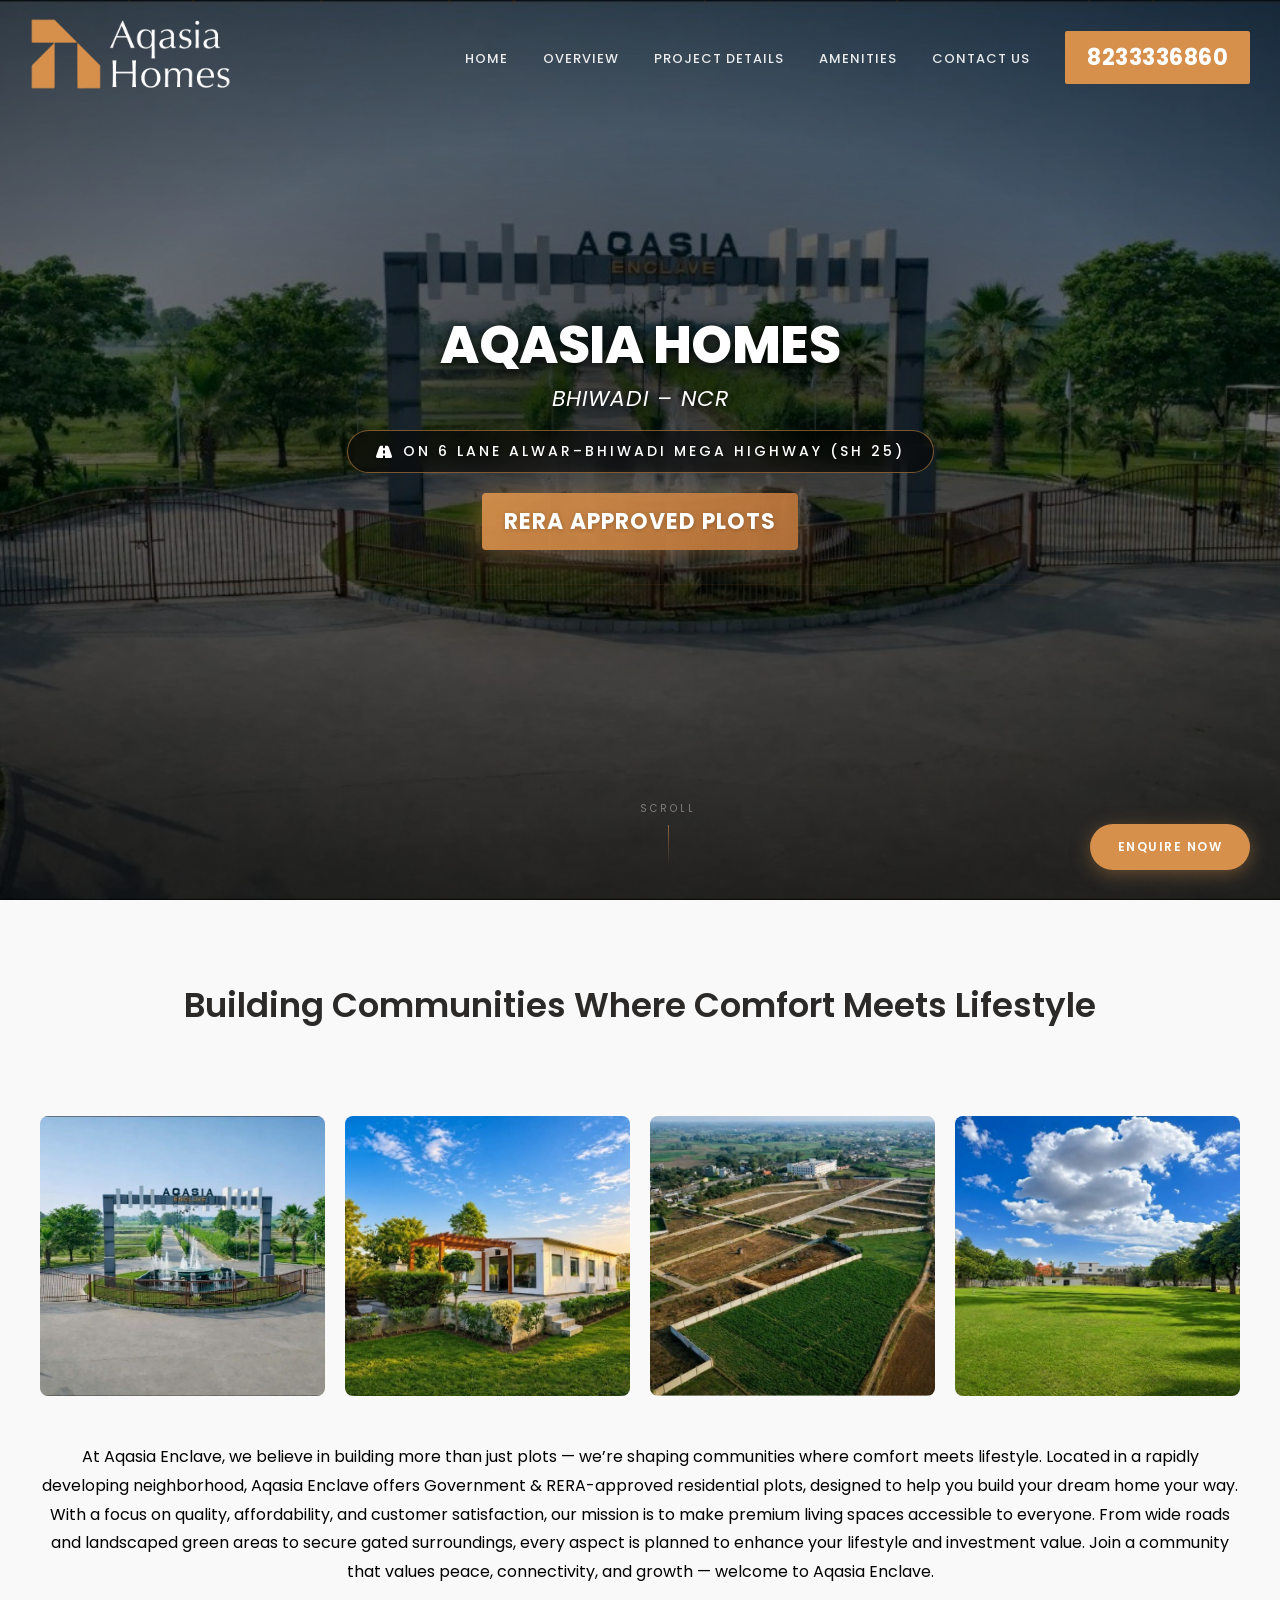
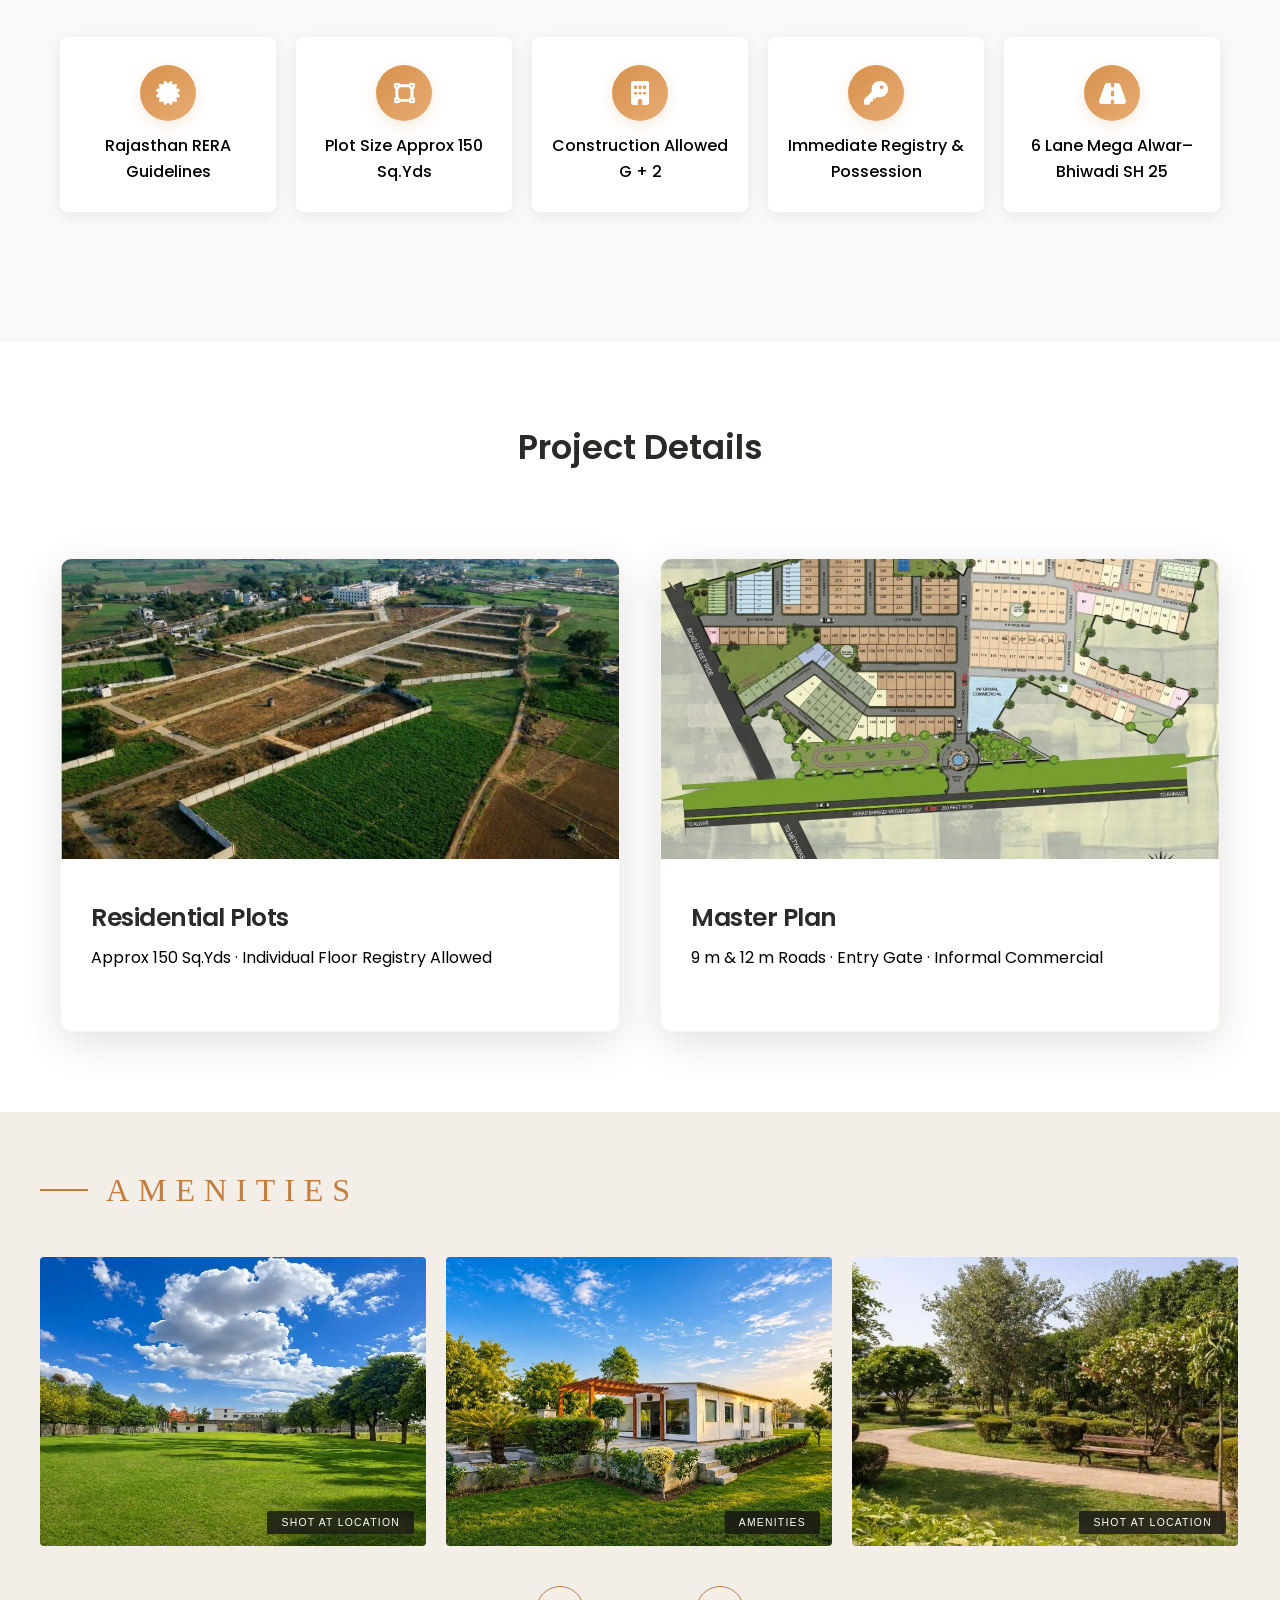
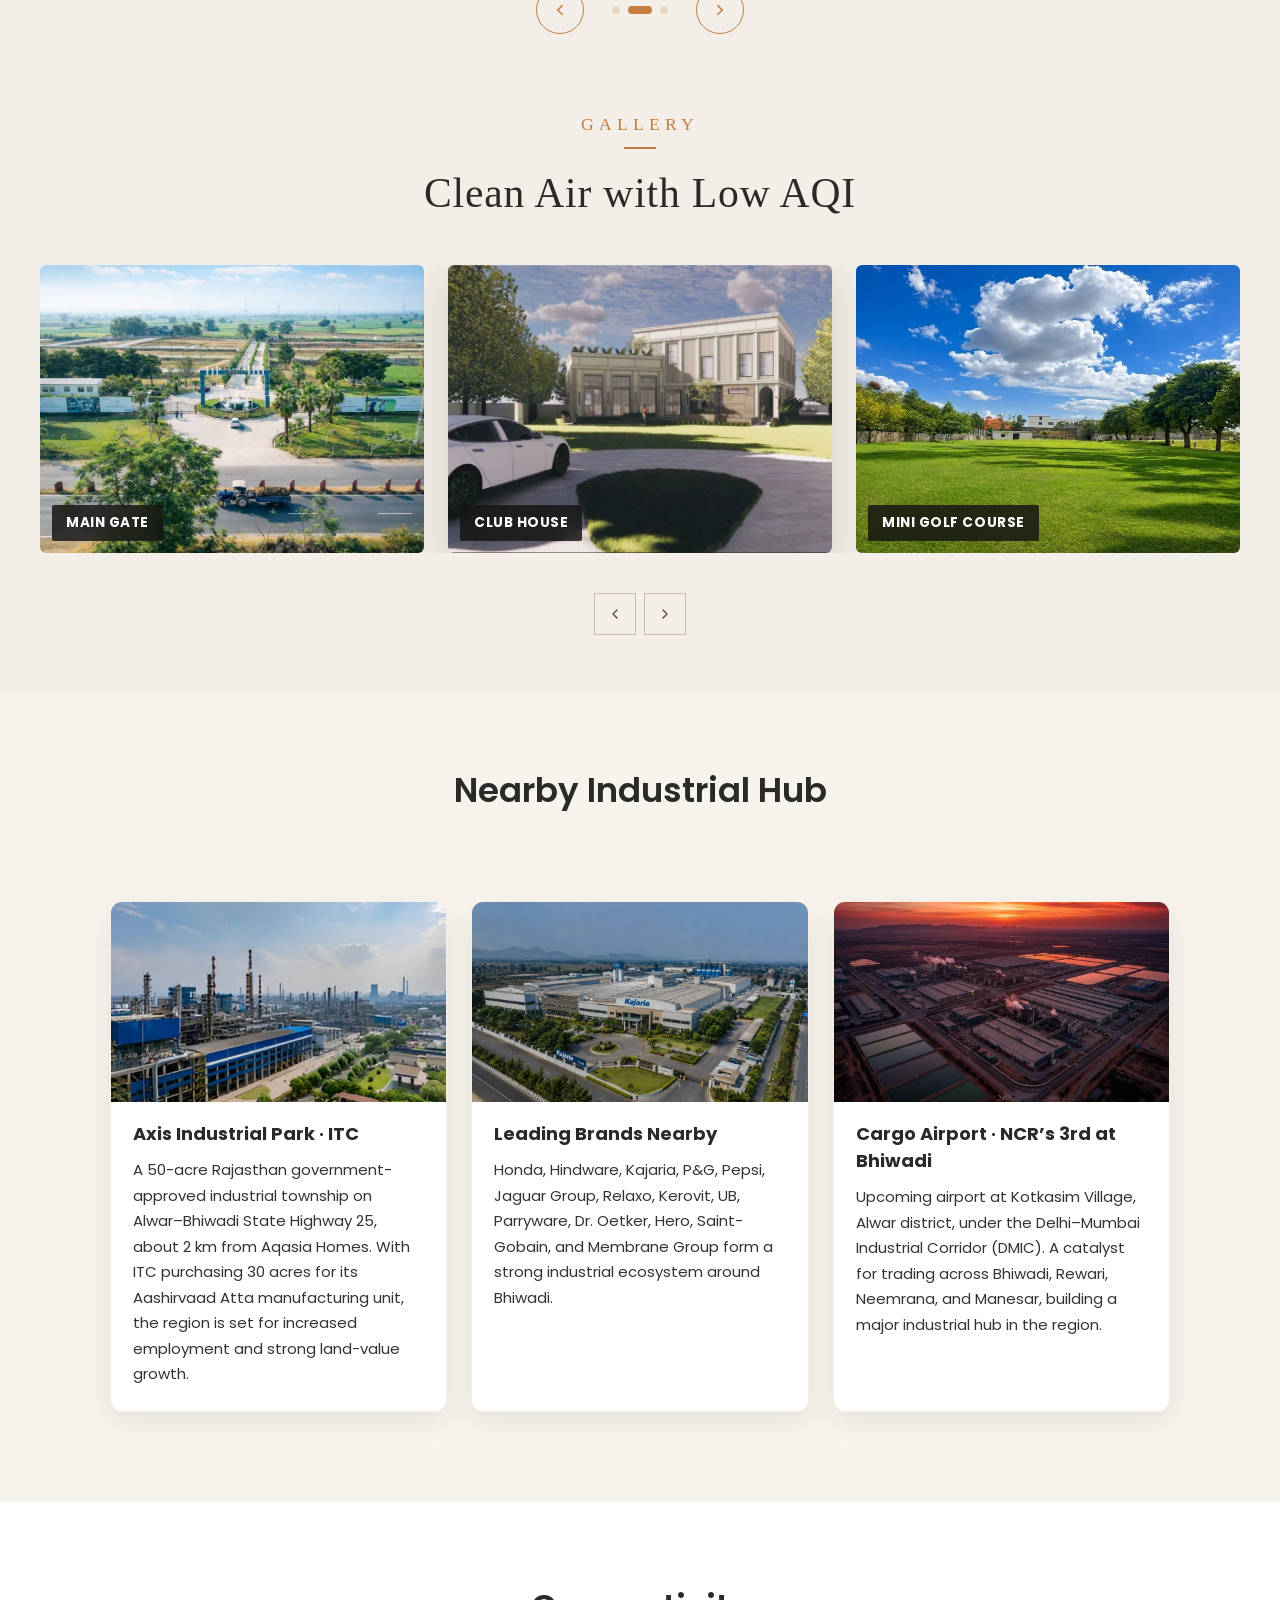
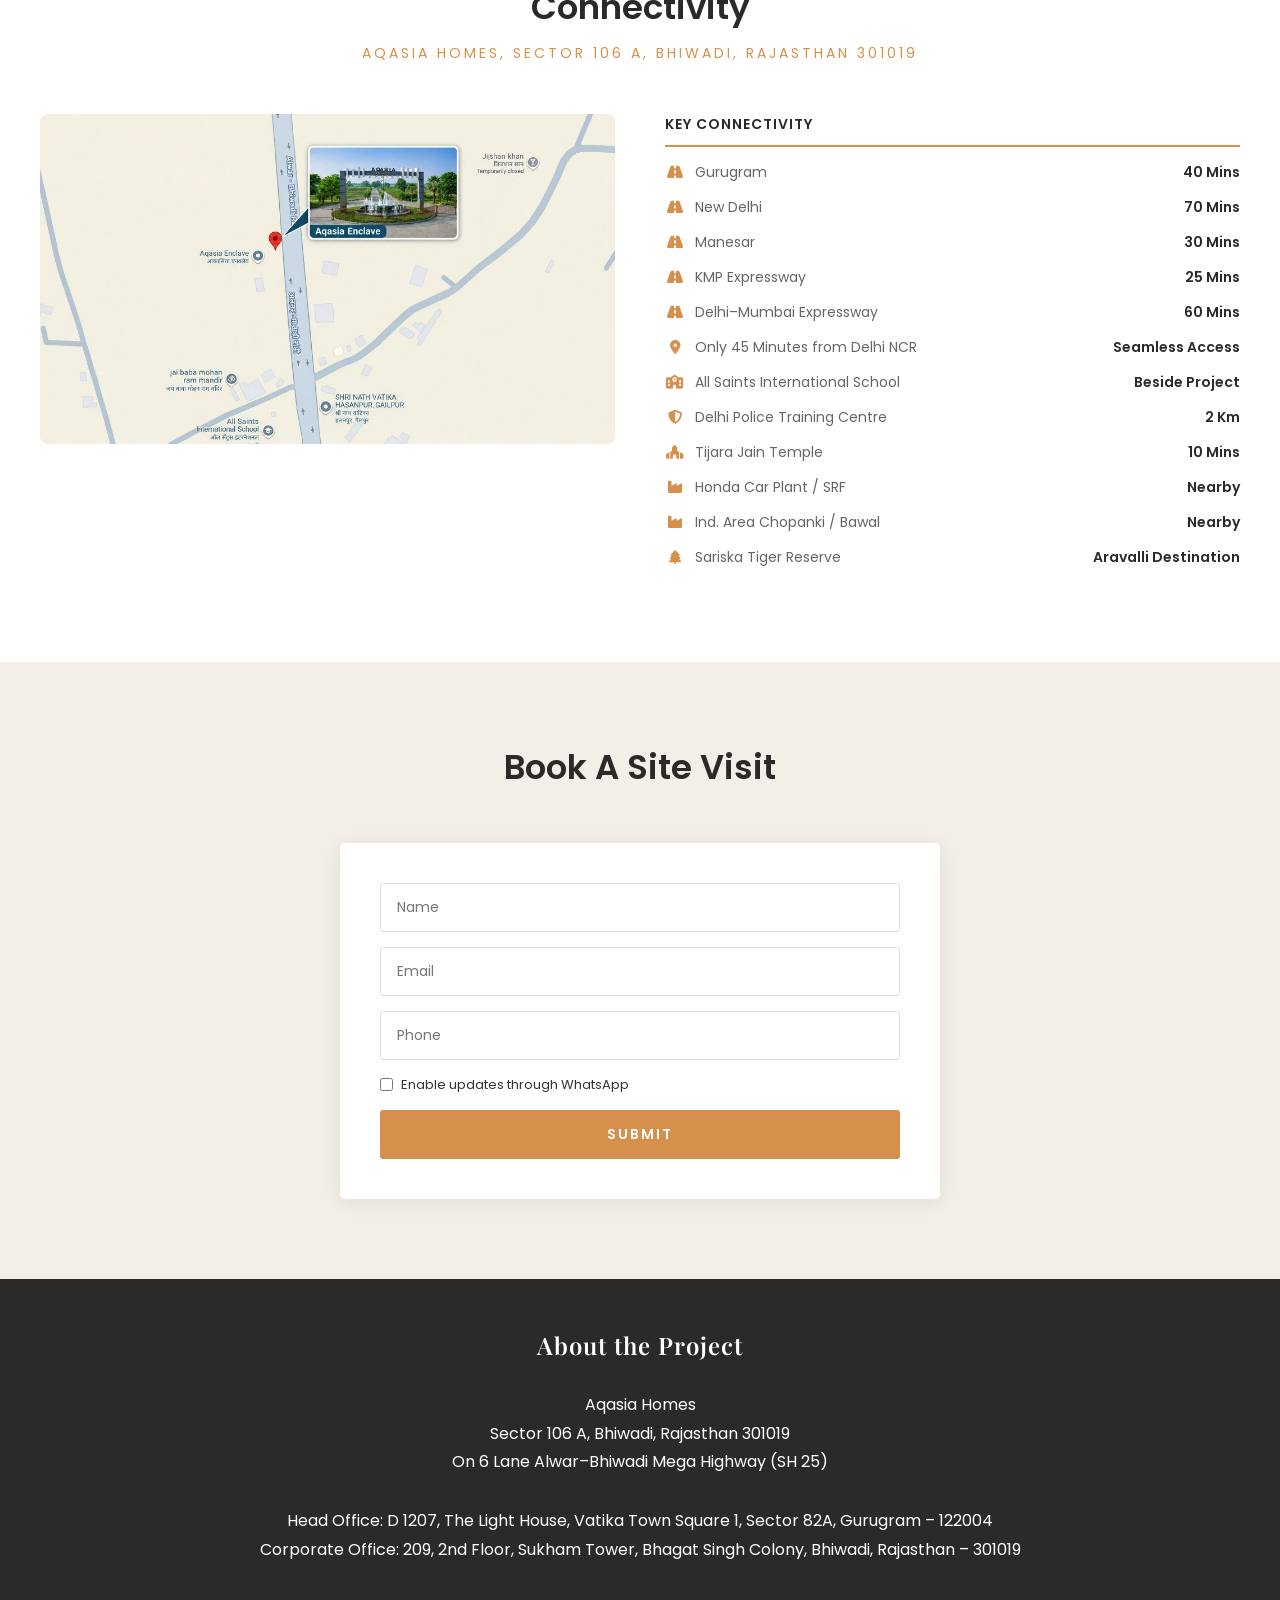
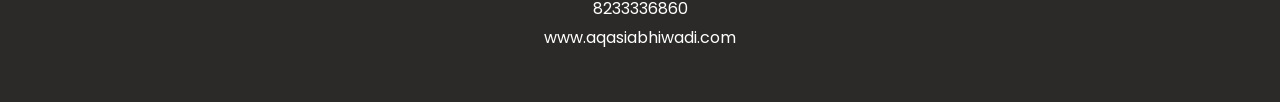
==== index.html @ 0d0df3b6 "Gallery: 5 slides with capital labels for gate, club, golf, plots, construction Co-authored-by: Curs" ====
<!DOCTYPE html>
<html lang="en">
<head>
    <meta charset="UTF-8">
    <meta name="viewport" content="width=device-width, initial-scale=1.0">
    <title>Aqasia Homes - Sector 106 A Bhiwadi, Rajasthan</title>
    <link href="https://fonts.googleapis.com/css2?family=Poppins:wght@300;400;500;600;700&family=Playfair+Display:ital,wght@0,400;0,600;0,700;1,400&display=swap" rel="stylesheet">
    <link rel="stylesheet" href="https://cdnjs.cloudflare.com/ajax/libs/font-awesome/6.4.0/css/all.min.css">
    <link rel="stylesheet" href="styles.css">
  
</head>
<body>
    <!-- Header -->
    <header id="mainHeader">
        <div class="header-container">
            <div class="logo">
                <a href="#home" class="logo-link" aria-label="Aqasia Homes">
                    <img src="images/logo.png" alt="Aqasia Homes" class="logo-img logo-img-light">
                    <img src="images/logo-dark.png" alt="Aqasia Homes" class="logo-img logo-img-dark">
                </a>
            </div>
            <nav>
                <ul>
                    <li><a href="#home">Home</a></li>
                    <li><a href="#overview">Overview</a></li>
                    <li><a href="#configuration">Project Details</a></li>
                    <li><a href="#amenities">Amenities</a></li>
                    <li><a href="#contact">Contact Us</a></li>
                    <li><a href="tel:8233336860" class="header-phone">8233336860</a></li>
                </ul>
            </nav>
            <div class="mobile-menu">
                <span></span>
                <span></span>
                <span></span>
            </div>
        </div>
    </header>

    <!-- Hero Section -->
    <section class="hero" id="home">
        <div class="hero-bg">
            <img class="hero-bg-video" src="images/hero.jpg" alt="Aqasia Enclave main entrance">
            <div class="hero-bg-gradient"></div>
            <div class="hero-bg-shimmer"></div>
            <div class="hero-particles">
                <div class="particle"></div><div class="particle"></div><div class="particle"></div><div class="particle"></div><div class="particle"></div>
                <div class="particle"></div><div class="particle"></div><div class="particle"></div><div class="particle"></div><div class="particle"></div>
            </div>
            <div class="hero-horizon"></div>
            <div class="hero-water"></div>
        </div>
        <div class="hero-overlay"></div>

        <div class="hero-content">
        

            <h2>AQASIA HOMES</h2>
            <p class="hero-subtitle">BHIWADI – NCR</p>
            <p class="hero-location"><i class="fas fa-road"> </i> On 6 Lane Alwar–Bhiwadi Mega Highway (SH 25)</p>

            <div class="hero-price">RERA APPROVED PLOTS</div>

        </div>

        <div class="scroll-indicator">
            <span>Scroll</span>
            <div class="scroll-line"></div>
        </div>
    </section>

    <!-- Overview Section -->
    <section class="overview" id="overview">
        <div class="section-title">
            <h3>Building Communities Where Comfort Meets Lifestyle</h3>
        </div>
        
        <div class="overview-grid">
            <div class="overview-item">
                <img src="images/overview-1.jpg" width="322.5" height="403" alt="Aqasia Enclave main gate and fountain" class="photo-1">
            </div>
            <div class="overview-item">
                <img src="images/overview-2.jpg" width="322.5" height="403" alt="Bhavya Mandir at Aqasia Homes" class="photo-2">
            </div>
            <div class="overview-item">
                <img src="images/overview-3.jpg" width="322.5" height="403" alt="Residential plots at Aqasia Homes" class="photo-3">
            </div>
            <div class="overview-item">
                <img src="images/overview-4.jpg" width="322.5" height="403" alt="Open green lawns at Aqasia Homes" class="photo-4">
            </div>
        </div>

        <div class="overview-content">
            <p>At Aqasia Enclave, we believe in building more than just plots — we’re shaping communities where comfort meets lifestyle. Located in a rapidly developing neighborhood, Aqasia Enclave offers Government &amp; RERA-approved residential plots, designed to help you build your dream home your way. With a focus on quality, affordability, and customer satisfaction, our mission is to make premium living spaces accessible to everyone. From wide roads and landscaped green areas to secure gated surroundings, every aspect is planned to enhance your lifestyle and investment value. Join a community that values peace, connectivity, and growth — welcome to Aqasia Enclave.</p>
        </div>

        <div class="features">
            <div class="feature-box">
                <div class="feature-icon"><i class="fas fa-certificate"></i></div>
                <p>Rajasthan RERA Guidelines</p>
            </div>
            <div class="feature-box">
                <div class="feature-icon"><i class="fas fa-vector-square"></i></div>
                <p>Plot Size Approx 150 Sq.Yds</p>
            </div>
            <div class="feature-box">
                <div class="feature-icon"><i class="fas fa-building"></i></div>
                <p>Construction Allowed G + 2</p>
            </div>
            <div class="feature-box">
                <div class="feature-icon"><i class="fas fa-key"></i></div>
                <p>Immediate Registry &amp; Possession</p>
            </div>
            <div class="feature-box">
                <div class="feature-icon"><i class="fas fa-road"></i></div>
                <p>6 Lane Mega Alwar–Bhiwadi SH 25</p>
            </div>
        </div>
    </section>

    <!-- Configuration Section -->
    <section class="configuration" id="configuration">
        <div class="section-title">
            <h3>Project Details</h3>
        </div>

        <div class="config-grid">
            <div class="config-card">
                <img src="images/config-plot.jpg" alt="Aerial view of demarcated plots and roads at Aqasia Homes">
                <div class="config-details">
                    <h3>Residential Plots</h3>
                    <h4>Approx 150 Sq.Yds · Individual Floor Registry Allowed</h4>
                </div>
            </div>
            <div class="config-card">
                <img src="images/config-masterplan.jpg" alt="Aqasia Homes master plan with 9 m and 12 m roads on Alwar–Bhiwadi Megahighway">
                <div class="config-details">
                    <h3>Master Plan</h3>
                    <h4>9 m &amp; 12 m Roads · Entry Gate · Informal Commercial</h4>
                </div>
            </div>
        </div>
    </section>



    <!-- Add to <head>:
  <link href="https://fonts.googleapis.com/css2?family=Cormorant+Garamond:wght@300;400;500;600&family=Jost:wght@300;400;500&display=swap" rel="stylesheet">
  <link rel="stylesheet" href="gallery.css">
-->

<!-- ===== GALLERY COMPONENT ===== -->
<section id="amenities">

<div class="gallery-component">

  <!-- Amenities Carousel -->
  <div class="section">
    <div class="section-header">
      <div class="line"></div>
      <h2>Amenities</h2>
    </div>
    <div class="gallery-wrapper">
      <div class="gallery-track" id="galleryTrack">
        <div class="gallery-card">
          <div class="image-container">
            <img src="images/amenity-mandir.jpg" alt="Club House at Aqasia Homes">
            <span class="badge">Amenities</span>
            <div class="overlay"><span class="overlay-text">Club House</span></div>
          </div>
        </div>
        <div class="gallery-card">
          <div class="image-container">
            <img src="images/amenity-gazebo.jpg" alt="Mini Golf Course at Aqasia Homes">
            <span class="badge">Shot At Location</span>
            <div class="overlay"><span class="overlay-text">Mini Golf Course</span></div>
          </div>
        </div>
        <div class="gallery-card">
          <div class="image-container">
            <img src="images/amenity-shops.jpg" alt="Bhavya Mandir at Aqasia Homes">
            <span class="badge">Amenities</span>
            <div class="overlay"><span class="overlay-text">Bhavya Mandir</span></div>
          </div>
        </div>
        <div class="gallery-card">
          <div class="image-container">
            <img src="images/amenity-garden.jpg" alt="Green Garden at Aqasia Homes">
            <span class="badge">Shot At Location</span>
            <div class="overlay"><span class="overlay-text">Green Garden</span></div>
          </div>
        </div>
        <div class="gallery-card">
          <div class="image-container">
            <img src="images/amenity-roads.jpg" alt="9 to 12 metre road at Aqasia Homes">
            <span class="badge">Shot At Location</span>
            <div class="overlay"><span class="overlay-text">9 - 12 Metre Road</span></div>
          </div>
        </div>
      </div>
    </div>
    <div class="gallery-nav">
      <button class="nav-btn" id="prevBtn" aria-label="Previous">
        <svg viewBox="0 0 24 24"><polyline points="15 18 9 12 15 6"/></svg>
      </button>
      <div class="nav-dots" id="navDots"></div>
      <button class="nav-btn" id="nextBtn" aria-label="Next">
        <svg viewBox="0 0 24 24"><polyline points="9 6 15 12 9 18"/></svg>
      </button>
    </div>
  </div>
  

  <!-- Gallery Carousel -->
  <div class="gallery-section">
    <div class="gallery-header">
      <div class="label">Gallery</div>
      <div class="label-line"></div>
      <h2> Clean Air with Low AQI</h2>
    </div>
    <div class="gallery2-wrapper">
      <div class="gallery2-track" id="gallery2Track">
        <div class="gallery2-card center-card">
          <div class="img-container">
            <img src="images/gallery-1.jpg" alt="MAIN GATE">
            <span class="gallery2-badge">MAIN GATE</span>
          </div>
        </div>
        <div class="gallery2-card">
          <div class="img-container">
            <img src="images/gallery-3.jpg" alt="CLUB HOUSE">
            <span class="gallery2-badge">CLUB HOUSE</span>
          </div>
        </div>
        <div class="gallery2-card">
          <div class="img-container">
            <img src="images/gallery-4.jpg" alt="MINI GOLF COURSE">
            <span class="gallery2-badge">MINI GOLF COURSE</span>
          </div>
        </div>
        <div class="gallery2-card">
          <div class="img-container">
            <img src="images/gallery-5.jpg" alt="RERA APPROVED PLOTS" class="gallery2-img-full">
            <span class="gallery2-badge">RERA APPROVED PLOTS</span>
          </div>
        </div>
        <div class="gallery2-card">
          <div class="img-container">
            <img src="images/gallery-6.jpg" alt="CONSTRUCTION FACILITY">
            <span class="gallery2-badge">CONSTRUCTION FACILITY</span>
          </div>
        </div>
      </div>
    </div>
    <div class="gallery2-nav">
      <button class="nav-btn" id="prev2Btn" aria-label="Previous">
        <svg viewBox="0 0 24 24"><polyline points="15 18 9 12 15 6"/></svg>
      </button>
      <button class="nav-btn" id="next2Btn" aria-label="Next">
        <svg viewBox="0 0 24 24"><polyline points="9 6 15 12 9 18"/></svg>
      </button>
    </div>
  </div>

</div>

</section>

<section class="industries" id="industries">
    <div class="section-title">
        <h3>Nearby Industrial Hub</h3>
    </div>
    <div class="industry-grid">
        <div class="industry-card">
            <div class="industry-photo">
                <img src="images/industry-allied.jpg" alt="Axis Industrial Park near Aqasia Homes">
            </div>
            <h4>Axis Industrial Park · ITC</h4>
            <p>A 50-acre Rajasthan government-approved industrial township on Alwar–Bhiwadi State Highway 25, about 2 km from Aqasia Homes. With ITC purchasing 30 acres for its Aashirvaad Atta manufacturing unit, the region is set for increased employment and strong land-value growth.</p>
        </div>
        <div class="industry-card">
            <div class="industry-photo">
                <img src="images/industry-kajaria.jpg" alt="Leading brands in the Bhiwadi industrial hub">
            </div>
            <h4>Leading Brands Nearby</h4>
            <p>Honda, Hindware, Kajaria, P&amp;G, Pepsi, Jaguar Group, Relaxo, Kerovit, UB, Parryware, Dr. Oetker, Hero, Saint-Gobain, and Membrane Group form a strong industrial ecosystem around Bhiwadi.</p>
        </div>
        <div class="industry-card">
            <div class="industry-photo">
                <img src="images/industry-khushkhera.jpg" alt="Upcoming cargo airport at Bhiwadi under DMIC">
            </div>
            <h4>Cargo Airport · NCR’s 3rd at Bhiwadi</h4>
            <p>Upcoming airport at Kotkasim Village, Alwar district, under the Delhi–Mumbai Industrial Corridor (DMIC). A catalyst for trading across Bhiwadi, Rewari, Neemrana, and Manesar, building a major industrial hub in the region.</p>
        </div>
    </div>
</section>

<!-- Lightbox -->
<div class="gallery-lightbox" id="galleryLightbox">
  <button class="lb-close" id="lbClose">
    <svg viewBox="0 0 24 24"><line x1="18" y1="6" x2="6" y2="18"/><line x1="6" y1="6" x2="18" y2="18"/></svg>
  </button>
  <button class="lb-nav lb-prev" id="lbPrev">
    <svg viewBox="0 0 24 24"><polyline points="15 18 9 12 15 6"/></svg>
  </button>
  <div class="lb-content" id="lbContent"></div>
  <button class="lb-nav lb-next" id="lbNext">
    <svg viewBox="0 0 24 24"><polyline points="9 6 15 12 9 18"/></svg>
  </button>
</div>

<!-- Add before </body>: <script src="gallery.js"></script> -->

    

    <!-- Connectivity Section -->
    <section class="connectivity" id="connectivity">
        <div class="connectivity-header">
            <h3>Connectivity</h3>
            <p>AQASIA HOMES, Sector 106 A, Bhiwadi, Rajasthan 301019</p>
        </div>

        <div class="connectivity-container">
            <div class="map-container">
                <img src="images/connectivity-map.jpg" alt="Aqasia Enclave location map on Alwar–Bhiwadi Road">
            </div>

            <div class="connectivity-list">
                <div class="location-category">
                    <h4>KEY CONNECTIVITY</h4>
                    <div class="location-item">
                        <i class="fas fa-road"></i>
                        <span>Gurugram</span>
                        <span class="location-distance">40 Mins</span>
                    </div>
                    <div class="location-item">
                        <i class="fas fa-road"></i>
                        <span>New Delhi</span>
                        <span class="location-distance">70 Mins</span>
                    </div>
                    <div class="location-item">
                        <i class="fas fa-road"></i>
                        <span>Manesar</span>
                        <span class="location-distance">30 Mins</span>
                    </div>
                    <div class="location-item">
                        <i class="fas fa-road"></i>
                        <span>KMP Expressway</span>
                        <span class="location-distance">25 Mins</span>
                    </div>
                    <div class="location-item">
                        <i class="fas fa-road"></i>
                        <span>Delhi–Mumbai Expressway</span>
                        <span class="location-distance">60 Mins</span>
                    </div>
                    <div class="location-item">
                        <i class="fas fa-map-marker-alt"></i>
                        <span>Only 45 Minutes from Delhi NCR</span>
                        <span class="location-distance">Seamless Access</span>
                    </div>
                    <div class="location-item">
                        <i class="fas fa-school"></i>
                        <span>All Saints International School</span>
                        <span class="location-distance">Beside Project</span>
                    </div>
                    <div class="location-item">
                        <i class="fas fa-shield-alt"></i>
                        <span>Delhi Police Training Centre</span>
                        <span class="location-distance">2 Km</span>
                    </div>
                    <div class="location-item">
                        <i class="fas fa-place-of-worship"></i>
                        <span>Tijara Jain Temple</span>
                        <span class="location-distance">10 Mins</span>
                    </div>
                    <div class="location-item">
                        <i class="fas fa-industry"></i>
                        <span>Honda Car Plant / SRF</span>
                        <span class="location-distance">Nearby</span>
                    </div>
                    <div class="location-item">
                        <i class="fas fa-industry"></i>
                        <span>Ind. Area Chopanki / Bawal</span>
                        <span class="location-distance">Nearby</span>
                    </div>
                    <div class="location-item">
                        <i class="fas fa-tree"></i>
                        <span>Sariska Tiger Reserve</span>
                        <span class="location-distance">Aravalli Destination</span>
                    </div>


                </div>
            </div>
        </div>
    </section>

    <!-- Contact Section -->
    <section class="contact" id="contact">
        <div class="contact-header">
            <h3>Book A Site Visit </h3>
        </div>

        <div class="contact-form-container">
           <form action="send.php" method="POST">
  <div class="form-group">
    <input type="text" name="name" placeholder="Name" required>
  </div>

  <div class="form-group">
    <input type="email" name="email" placeholder="Email" required>
  </div>

  <div class="form-group">
    <input type="tel" name="phone" placeholder="Phone" required>
  </div>

  <!-- Honeypot (spam protection) -->
  <input type="text" name="website" style="display:none">

  <label class="checkbox-label">
    <input type="checkbox" name="whatsapp" value="Yes">
    <span>Enable updates through WhatsApp</span>
  </label>

  <button type="submit" class="submit-btn">Submit</button>
</form>


        </div>
    </section>

    <!-- Footer -->
    <footer>
        <div class="footer-content">
            <div class="footer-logo">
                <div class="logo-text">About the Project</div>
            </div>
            <!-- About Section -->
    
          </div>
        
         <div class="about-content">
    
            <p>Aqasia Homes<br>Sector 106 A, Bhiwadi, Rajasthan 301019<br>On 6 Lane Alwar–Bhiwadi Mega Highway (SH 25)</p>
            <p>Head Office: D 1207, The Light House, Vatika Town Square 1, Sector 82A, Gurugram – 122004<br>Corporate Office: 209, 2nd Floor, Sukham Tower, Bhagat Singh Colony, Bhiwadi, Rajasthan – 301019</p>
            <p>8233336860<br>www.aqasiabhiwadi.com</p>
        
         </div>

    </footer>
    
    <!-- Mobile Bottom CTA -->
<div class="mobile-cta-bar">
  <a href="tel:8233336860" class="mobile-cta-call">
    <i class="fas fa-phone"></i>
    8233336860
  </a>
</div>


    <!-- Fixed Buttons -->
    <div class="fixed-buttons">
        <button class="fixed-btn" onclick="openModal(event, 'enquire')">Enquire Now</button>
    </div>

    <!-- Modal -->
          <div id="modal" class="modal">
          <div class="modal-content">
            <span class="modal-close" onclick="closeModal()">&times;</span>
            <h3 id="modal-title">Contact Us</h3>
            <form action="send.php" method="POST">
            <div class="form-group">
         <input type="text" name="name" placeholder="Name" required>
            </div>
                        <div class="form-group">
                       <input type="tel" name="phone" placeholder="Phone" required>
                </div>

                <div class="form-group">
             <input type="email" name="email" placeholder="Email" required>
               </div>

  
                <!-- Honeypot (spam protection) -->
               <input type="text" name="website" style="display:none">

              <label class="checkbox-label">
              <input type="checkbox" name="whatsapp" value="Yes">
                <span>Enable updates through WhatsApp</span>
         </label>

            <button type="submit" class="submit-btn">Submit</button>
        </form>
        </div>
    </div>

    <script src="script.js"></script>
</body>
</html>
---- styles.css ----
* { 
    margin: 0; 
    padding: 0; 
    box-sizing: border-box; 
}

body {
    font-family: 'Poppins', sans-serif;
    overflow-x: hidden;
    background: #000;
}

/* Header */
header { 
    position: fixed; 
    top: 0; 
    left: 0; 
    width: 100%; 
    z-index: 1000; 
    background: transparent; 
    transition: all 0.4s ease; 
}

header.scrolled { 
    background: rgba(255,255,255,0.97); 
    box-shadow: 0 2px 20px rgba(0,0,0,0.08); 
    backdrop-filter: blur(10px); 
}

header.scrolled .logo-text, 
header.scrolled nav ul li a { 
    color: #2b2a29; 
}

header.scrolled .enquire-btn { 
    color: #fff !important; 
}

.header-container { 
    max-width: 1400px; 
    margin: 0 auto; 
    padding: 18px 30px; 
    display: flex; 
    justify-content: space-between; 
    align-items: center; 
}

.logo-text { 
    font-family: 'Poppins', sans-serif; 
    font-size: 22px; 
    font-weight: 600; 
    color: #fff; 
    letter-spacing: 1px; 
    transition: color 0.4s; 
}

.logo-link {
    display: inline-flex;
    align-items: center;
    text-decoration: none;
}

.logo-img {
    height: 72px;
    width: auto;
    display: block;
    object-fit: contain;
}

.logo-img-dark {
    display: none;
}

/* White wordmark on dark hero; dark wordmark on white scrolled header */
header.scrolled .logo-img-light {
    display: none;
}

header.scrolled .logo-img-dark {
    display: block;
}

nav ul { 
    list-style: none; 
    display: flex; 
    gap: 35px; 
    align-items: center; 
}

nav ul li a { 
    text-decoration: none; 
    color: rgba(255,255,255,0.9); 
    font-size: 13px; 
    font-weight: 500; 
    text-transform: uppercase; 
    transition: all 0.3s ease; 
    letter-spacing: 1px; 
    position: relative;
    animation: fadeInDown 0.6s ease forwards;
}
\nnav ul li:nth-child(1) a { animation-delay: 0.1s; }
nav ul li:nth-child(2) a { animation-delay: 0.2s; }
nav ul li:nth-child(3) a { animation-delay: 0.3s; }
nav ul li:nth-child(4) a { animation-delay: 0.4s; }
nav ul li:nth-child(5) a { animation-delay: 0.5s; }
nav ul li:nth-child(6) a { animation-delay: 0.6s; }
nav ul li:nth-child(7) a { animation-delay: 0.7s; }
nav ul li:nth-child(8) a { animation-delay: 0.8s; }

nav ul li a::after { 
    content: ''; 
    position: absolute; 
    bottom: -4px; 
    left: 0; 
    width: 0; 
    height: 2px; 
    background: linear-gradient(90deg, #d6904c, #e8ad73); 
    transition: width 0.4s cubic-bezier(0.25, 0.46, 0.45, 0.94); 
    box-shadow: 0 0 10px rgba(214,144,76,0.3);
}

nav ul li a:hover::after { 
    width: 100%; 
    box-shadow: 0 0 20px rgba(214,144,76,0.5);
}

nav ul li a:hover { 
    color: #d6904c;
    text-shadow: 0 0 10px rgba(214,144,76,0.3);
    
}

.enquire-btn { 
    background: #d6904c; 
    color: #fff !important; 
    padding: 10px 28px; 
    border-radius: 2px; 
    transition: all 0.3s; 
    letter-spacing: 1.5px; 
}

.header-phone {
    display: inline-block;
    background: #d6904c;
    color: #fff !important;
    font-size: 22px !important;
    font-weight: 700 !important;
    letter-spacing: 0.5px !important;
    text-transform: none !important;
    padding: 10px 22px;
    border-radius: 2px;
    transition: background 0.3s ease, transform 0.3s ease;
}

.header-phone:hover {
    background: #b8733a;
    transform: translateY(-1px);
}

header.scrolled .header-phone {
    color: #fff !important;
    background: #d6904c;
}

.enquire-btn::after { 
    display: none !important; 
}

.enquire-btn:hover { 
    background: #b8733a; 
    transform: translateY(-1px); 
}

.mobile-menu { 
    display: none; 
    flex-direction: column; 
    cursor: pointer; 
}

.mobile-menu span { 
    width: 25px; 
    height: 2px; 
    background: #fff; 
    margin: 3px 0; 
    transition: background 0.4s; 
}

header.scrolled .mobile-menu span { 
    background: #2b2a29; 
}

/* Hero */
.hero { 
    position: relative; 
    height: 100vh; 
    min-height: 700px; 
    display: flex; 
    align-items: center; 
    justify-content: center; 
    color: #fff; 
    overflow: hidden; 
}

.hero-bg { 
    position: absolute; 
    inset: 0; 
    z-index: 0; 
}

.hero-bg-video {
    position: absolute;
    inset: 0;
    width: 100%;
    height: 100%;
    object-fit: cover;
    z-index: 1;
}

.hero-bg-gradient {
    position: absolute;
    inset: 0;
    background: none;
    z-index: 1;
}

.hero-bg-shimmer { 
    position: absolute; 
    inset: 0; 
    z-index: 2; 
    background: none; 
}

@keyframes shimmer { 
    0% { 
        opacity: 0.6; 
        transform: translateY(0); 
    } 
    100% { 
        opacity: 1; 
        transform: translateY(-10px); 
    } 
}

.hero-particles { 
    position: absolute; 
    inset: 0; 
    z-index: 3; 
    overflow: hidden; 
}

.particle { 
    position: absolute; 
    width: 3px; 
    height: 3px; 
    background: rgba(214,144,76,0.4); 
    border-radius: 50%; 
    animation: float-up linear infinite; 
}

.particle:nth-child(1) { 
    left: 10%; 
    animation-duration: 12s; 
    animation-delay: 0s; 
    width: 2px; 
    height: 2px; 
}

.particle:nth-child(2) { 
    left: 25%; 
    animation-duration: 15s; 
    animation-delay: 2s; 
}

.particle:nth-child(3) { 
    left: 40%; 
    animation-duration: 10s; 
    animation-delay: 4s; 
    width: 4px; 
    height: 4px; 
}

.particle:nth-child(4) { 
    left: 55%; 
    animation-duration: 14s; 
    animation-delay: 1s; 
    width: 2px; 
    height: 2px; 
}

.particle:nth-child(5) { 
    left: 70%; 
    animation-duration: 11s; 
    animation-delay: 3s; 
}

.particle:nth-child(6) { 
    left: 85%; 
    animation-duration: 13s; 
    animation-delay: 5s; 
    width: 2px; 
    height: 2px; 
}

.particle:nth-child(7) { 
    left: 15%; 
    animation-duration: 16s; 
    animation-delay: 6s; 
}

.particle:nth-child(8) { 
    left: 60%; 
    animation-duration: 9s; 
    animation-delay: 2.5s; 
    width: 4px; 
    height: 4px; 
    opacity: 0.3; 
}

.particle:nth-child(9) { 
    left: 90%; 
    animation-duration: 12s; 
    animation-delay: 7s; 
    width: 2px; 
    height: 2px; 
}

.particle:nth-child(10) { 
    left: 35%; 
    animation-duration: 14s; 
    animation-delay: 1.5s; 
}

@keyframes float-up { 
    0% { 
        transform: translateY(100vh) scale(0); 
        opacity: 0; 
    } 
    10% { 
        opacity: 1; 
        transform: translateY(90vh) scale(1); 
    } 
    90% { 
        opacity: 0.5; 
    } 
    100% { 
        transform: translateY(-10vh) scale(0.3); 
        opacity: 0; 
    } 
}

.hero-horizon { 
    position: absolute; 
    bottom: 35%; 
    left: 0; 
    right: 0; 
    height: 1px; 
    background: linear-gradient(90deg, transparent 0%, rgba(214,144,76,0.15) 20%, rgba(214,144,76,0.3) 50%, rgba(214,144,76,0.15) 80%, transparent 100%); 
    z-index: 3; 
}

.hero-water { 
    position: absolute; 
    bottom: 0; 
    left: 0; 
    right: 0; 
    height: 0; 
    z-index: 3; 
}

.hero-water::before { 
    content: ''; 
    position: absolute; 
    inset: 0; 
    background: repeating-linear-gradient(0deg, transparent, transparent 3px, rgba(74,144,196,0.03) 3px, rgba(74,144,196,0.03) 6px); 
    animation: water-move 4s linear infinite; 
}

@keyframes water-move { 
    0% { 
        transform: translateY(0); 
    } 
    100% { 
        transform: translateY(6px); 
    } 
}

.hero-overlay { 
    position: absolute; 
    inset: 0; 
    z-index: 4; 
    background:
        radial-gradient(ellipse 80% 55% at 50% 45%, rgba(0, 0, 0, 0.55) 0%, rgba(0, 0, 0, 0.25) 55%, rgba(0, 0, 0, 0.45) 100%),
        linear-gradient(to bottom, rgba(0, 0, 0, 0.45) 0%, rgba(0, 0, 0, 0.35) 45%, rgba(0, 0, 0, 0.6) 100%);
}

.hero-content { 
    position: relative; 
    z-index: 10; 
    text-align: center; 
    max-width: 1000px; 
    padding: 0 20px; 
}



.hero h2 { 
    font-family: 'Poppins', serif; 
    font-size: 52px; 
    font-weight: 800; 
    margin-bottom: 8px; 
    line-height: 1.15; 
    animation: fadeInUp 1s ease 0.5s both; 
    letter-spacing: -0.5px;
    color: #fff;
    text-shadow: 0 2px 12px rgba(0,0,0,0.75), 0 6px 28px rgba(0,0,0,0.55);
}

.hero h2 .gold-text { 
    color: #d6904c; 
    font-style: italic; 
}

.hero-subtitle { 
    font-family: 'Poppins', sans-serif; 
    font-size: 22px; 
    font-weight: 400; 
    font-style: italic; 
    color: #fff;
    margin-bottom: 15px; 
    animation: fadeInUp 1s ease 0.65s both; 
    letter-spacing: 1px;
    text-shadow: 0 2px 10px rgba(0,0,0,0.7), 0 4px 18px rgba(0,0,0,0.45);
}

.hero-location { 
    display: flex; 
    width: fit-content;
    max-width: 100%;
    align-items: center; 
    gap: 8px; 
    font-size: 14px; 
    font-weight: 500; 
    letter-spacing: 3px; 
    text-transform: uppercase; 
    color: #fff; 
    margin: 0 auto 20px; 
    animation: fadeInUp 1s ease 0.8s both; 
    background: rgba(0,0,0,0.55);
    border: 1px solid rgba(214,144,76,0.55); 
    padding: 10px 28px; 
    border-radius: 50px; 
    backdrop-filter: blur(10px);
    text-shadow: 0 1px 6px rgba(0,0,0,0.55);
}

.hero-description { 
    font-size: 15px; 
    line-height: 1.9; 
    margin-bottom: 15px; 
    font-weight: 300; 
    color: rgba(255,255,255,0.75); 
    max-width: 720px; 
    margin-left: auto; 
    margin-right: auto; 
    animation: fadeInUp 1s ease 0.9s both; 
}

.hero-price { 
    display: block; 
    width: fit-content;
    max-width: 100%;
    font-size: 22px; 
    font-weight: 700; 
    color: #fff; 
    margin: 0 auto 35px; 
    animation: fadeInUp 1s ease 0.95s both; 
    letter-spacing: 1px; 
    background: linear-gradient(135deg, rgba(214,144,76,0.95), rgba(184,115,58,0.95)); 
    padding: 12px 22px; 
    border-radius: 4px; 
    box-shadow: 0 4px 30px rgba(214,144,76,0.5);
    text-shadow: 0 1px 4px rgba(0,0,0,0.2);
}

.hero-price span { 
    font-size: 14px; 
    font-weight: 400; 
    color: rgba(255,255,255,0.8); 
}

.hero-cta { 
    display: flex; 
    gap: 20px; 
    justify-content: center; 
    flex-wrap: wrap; 
    margin-bottom: 50px; 
    animation: fadeInUp 1s ease 1s both; 
}

.cta-primary { 
    padding: 14px 40px; 
    background: #d6904c; 
    color: #fff; 
    border: none; 
    border-radius: 2px; 
    font-size: 13px; 
    font-weight: 600; 
    cursor: pointer; 
    text-transform: uppercase; 
    letter-spacing: 2px; 
    transition: all 0.4s ease; 
    font-family: 'Poppins', sans-serif; 
    position: relative; 
    overflow: hidden;
    animation: fadeInUp 0.8s ease 0.6s both;
}

.cta-primary::before { 
    content: ''; 
    position: absolute; 
    inset: 0; 
    background: linear-gradient(120deg, transparent, rgba(255,255,255,0.15), transparent); 
    transform: translateX(-100%); 
    transition: transform 0.6s; 
}

.cta-primary:hover::before { 
    transform: translateX(100%); 
}

.cta-primary:hover { 
    background: #b8733a; 
    transform: translateY(-3px) scale(1.05); 
    box-shadow: 0 15px 40px rgba(214,144,76,0.4); 
}

.cta-secondary { 
    padding: 14px 40px; 
    background: transparent; 
    color: #fff; 
    border: 1px solid rgba(255,255,255,0.3); 
    border-radius: 2px; 
    font-size: 13px; 
    font-weight: 500; 
    cursor: pointer; 
    text-transform: uppercase; 
    letter-spacing: 2px; 
    transition: all 0.4s ease; 
    font-family: 'Poppins', sans-serif; 
}

.cta-secondary:hover { 
    border-color: #d6904c; 
    color: #d6904c;
    background: rgba(214,144,76,0.1);
    transform: translateY(-3px);
    box-shadow: 0 10px 30px rgba(214,144,76,0.25);
}

.hero-stats { 
    display: flex; 
    justify-content: center; 
    gap: 0; 
    animation: fadeInUp 1s ease 1.1s both; 
}

.hero-stat { 
    padding: 0 40px; 
    text-align: center; 
    border-right: 1px solid rgba(255,255,255,0.12); 
}

.hero-stat:last-child { 
    border-right: none; 
}

.hero-stat-value { 
    font-family: 'Playfair Display', serif; 
    font-size: 28px; 
    font-weight: 700; 
    color: #d6904c; 
    line-height: 1; 
    margin-bottom: 6px;
    text-shadow: 0 1px 6px rgba(0,0,0,0.3);
}

.hero-stat-label { 
    font-size: 11px; 
    text-transform: uppercase; 
    letter-spacing: 2px; 
    color: rgba(255,255,255,0.85);
    font-weight: 500;
    text-shadow: 0 1px 4px rgba(0,0,0,0.3);
}

.scroll-indicator { 
    position: absolute; 
    bottom: 35px; 
    left: 50%; 
    transform: translateX(-50%); 
    z-index: 10; 
    display: flex; 
    flex-direction: column; 
    align-items: center; 
    gap: 8px; 
    animation: fadeInUp 1s ease 1.4s both; 
}

.scroll-indicator span { 
    font-size: 10px; 
    letter-spacing: 3px; 
    text-transform: uppercase; 
    color: rgba(255,255,255,0.4); 
}

.scroll-line { 
    width: 1px; 
    height: 40px; 
    background: linear-gradient(to bottom, rgba(214,144,76,0.6), transparent); 
    animation: scroll-pulse 2s ease-in-out infinite; 
}

@keyframes scroll-pulse { 
    0%, 100% { 
        opacity: 0.3; 
        transform: scaleY(0.6); 
        transform-origin: top; 
    } 
    50% { 
        opacity: 1; 
        transform: scaleY(1); 
    } 
}

@keyframes fadeInUp { 
    from { 
        opacity: 0; 
        transform: translateY(30px); 
    } 
    to { 
        opacity: 1; 
        transform: translateY(0); 
    } 
}

@keyframes fadeInDown { 
    from { 
        opacity: 0; 
        transform: translateY(-20px); 
    } 
    to { 
        opacity: 1; 
        transform: translateY(0); 
    } 
}

@keyframes slideInLeft { 
    from { 
        opacity: 0; 
        transform: translateX(-50px); 
    } 
    to { 
        opacity: 1; 
        transform: translateX(0); 
    } 
}

@keyframes slideInRight { 
    from { 
        opacity: 0; 
        transform: translateX(50px); 
    } 
    to { 
        opacity: 1; 
        transform: translateX(0); 
    } 
}

@keyframes scaleIn { 
    from { 
        opacity: 0; 
        transform: scale(0.9); 
    } 
    to { 
        opacity: 1; 
        transform: scale(1); 
    } 
}

@keyframes glow { 
    0% { 
        box-shadow: 0 0 10px rgba(214,144,76,0); 
    } 
    50% { 
        box-shadow: 0 0 20px rgba(214,144,76,0.4); 
    } 
    100% { 
        box-shadow: 0 0 10px rgba(214,144,76,0); 
    } 
}

@keyframes bounce { 
    0%, 100% { 
        transform: translateY(0); 
    } 
    50% { 
        transform: translateY(-10px); 
    } 
}

@keyframes gradientShift { 
    0% { 
        background-position: 0% 50%; 
    } 
    50% { 
        background-position: 100% 50%; 
    } 
    100% { 
        background-position: 0% 50%; 
    } 
}

@keyframes hoverLift { 
    0% { 
        transform: translateY(0px); 
    } 
    100% { 
        transform: translateY(-8px); 
    } 
}

/* Sections shared */
.section-title { 
    text-align: center; 
    margin-bottom: 50px;
    animation: fadeInDown 0.7s ease;
}

.section-title h3 { 
    font-family: 'Poppins', sans-serif; 
    font-size: 34px; 
    font-weight: 600; 
    color: #2b2a29; 
    margin-bottom: 20px;
    position: relative;
    display: inline-block;
    padding-bottom: 15px;
}
\n.section-title h3::after {\n    content: '';
    position: absolute;
    bottom: 0;
    left: 50%;
    transform: translateX(-50%);
    width: 80px;
    height: 3px;
    background: linear-gradient(90deg, transparent, #d6904c, transparent);
    animation: slideInRight 1s ease 0.3s both;
}

.form-group { 
    margin-bottom: 15px; 
}

.form-group input { 
    width: 100%; 
    padding: 13px 16px; 
    border: 1px solid #e0e0e0; 
    border-radius: 3px; 
    font-size: 14px; 
    font-family: 'Poppins', sans-serif; 
    transition: border-color 0.3s; 
}

.form-group input:focus { 
    outline: none; 
    border-color: #d6904c; 
}

.checkbox-label { 
    display: flex; 
    align-items: center; 
    gap: 8px; 
    color: #333; 
    font-size: 13px; 
    margin-bottom: 15px; 
}

.submit-btn { 
    width: 100%; 
    padding: 14px; 
    background: #d6904c; 
    color: #fff; 
    border: none; 
    border-radius: 3px; 
    font-size: 14px; 
    font-weight: 600; 
    cursor: pointer; 
    transition: all 0.3s; 
    text-transform: uppercase; 
    letter-spacing: 2px; 
    font-family: 'Poppins', sans-serif; 
}

.submit-btn:hover { 
    background: #b8733a; 
    transform: translateY(-1px); 
}

/* Overview */
.overview { 
    padding: 80px 20px; 
    background: #f9f9f9; 
}

.overview-grid { 
    max-width: 1200px; 
    margin: 0 auto; 
    display: grid; 
    grid-template-columns: repeat(4, 1fr); 
    gap: 20px; 
}

.overview-item { 
    
    border-radius: 8px; 
}

.overview-item img { 
    width: 100%; 
    height: 280px; 
    object-fit: cover; 
    border-radius: 8px; 
    transition: transform 0.5s ease; 
}

.overview-item:hover img { 
    transform: scale(1.05); 
}

.overview-content { 
    max-width: 1200px; 
    margin: 40px auto 0; 
    text-align: center; 
}

.overview-content p { 
    font-size: 16px; 
    line-height: 1.8; 
    color: #000000; 
    margin-bottom: 30px; 
}

.download-brochure { 
    display: inline-block; 
    padding: 12px 30px; 
    background: #d6904c; 
    color: #fff; 
    text-decoration: none; 
    border-radius: 3px; 
    font-weight: 600; 
    transition: all 0.3s; 
    letter-spacing: 1px; 
}

.download-brochure:hover { 
    background: #b8733a; 
    transform: translateY(-2px); 
}

.photo-1,
.photo-2,
.photo-3,
.photo-4 {
    transform: none;
}

/* Features */
.features { 
    max-width: 1200px; 
    margin: 50px auto; 
    display: grid; 
    grid-template-columns: repeat(5, 1fr); 
    gap: 20px; 
    padding: 0 20px; 
}

.feature-box { 
    background: #fff; 
    padding: 28px 16px; 
    text-align: center; 
    border-radius: 8px; 
    box-shadow: 0 3px 15px rgba(0,0,0,0.08); 
    transition: all 0.4s ease;
    animation: slideInUp 0.6s ease forwards;
    opacity: 0;
}

.feature-box:nth-child(1) { animation-delay: 0s; }
.feature-box:nth-child(2) { animation-delay: 0.1s; }
.feature-box:nth-child(3) { animation-delay: 0.2s; }
.feature-box:nth-child(4) { animation-delay: 0.3s; }
.feature-box:nth-child(5) { animation-delay: 0.4s; }

@keyframes slideInUp {
    from { opacity: 0; transform: translateY(30px); }
    to { opacity: 1; transform: translateY(0); }
}

.feature-box:hover { 
    transform: translateY(-10px); 
    box-shadow: 0 15px 40px rgba(214,144,76,0.25);
    border-top: 3px solid #d6904c;
}

.feature-icon { 
    width: 56px; 
    height: 56px; 
    margin: 0 auto 12px; 
    background: linear-gradient(135deg, #d6904c, #e8ad73); 
    border-radius: 50%; 
    display: flex; 
    align-items: center; 
    justify-content: center;
    transition: all 0.3s ease;
    box-shadow: 0 4px 15px rgba(214,144,76,0.2);
}

.feature-box:hover .feature-icon {
    transform: scale(1.15) rotate(10deg);
    box-shadow: 0 8px 25px rgba(214,144,76,0.4);
}

.feature-icon i { 
    font-size: 24px; 
    color: #fff; 
}

.feature-box p { 
    font-size: 16px; 
    color: #000000; 
    font-weight: 500; 
    line-height: 1.6; 
}

/* Configuration */
.configuration { 
    padding: 80px 20px; 
    background: #fff; 
}

.config-grid { 
    max-width: 1200px; 
    margin: 0 auto; 
    display: grid; 
    grid-template-columns: repeat(2, 1fr); 
    gap: 40px; 
    padding: 0 20px;
}

.config-card { 
    background: #fff; 
    border-radius: 12px; 
    overflow: hidden; 
    box-shadow: 0 10px 40px rgba(0,0,0,0.12); 
    transition: all 0.4s ease;
    border: 1px solid rgba(214,144,76,0.1);
}

.config-card:hover { 
    transform: translateY(-10px);
    box-shadow: 0 20px 60px rgba(0,0,0,0.18);
    border-color: rgba(214,144,76,0.3);
}

.config-card img { 
    width: 100%; 
    height: 300px; 
    object-fit: cover;
    object-position: center;
    background: #f5f5f5;
    display: block;
    transition: transform 0.4s ease;
    padding: 0;
}

.config-card:hover img {
    transform: scale(1.05);
}

.config-image { 
    width: 100%; 
    height: 300px; 
    background: linear-gradient(135deg, #e8e0d0, #d4cfc5); 
    display: flex; 
    align-items: center; 
    justify-content: center; 
    color: #888; 
    font-size: 16px; 
    font-style: italic; 
}

.config-details { 
    padding: 40px 30px; 
}

.config-details h3 { 
    font-family: 'Poppins', sans-serif; 
    font-size: 25px; 
    font-weight: 600; 
    color: #2b2a29; 
    margin-bottom: 8px;
    letter-spacing: -0.5px;
}

.config-details h4 { 
    font-size: 16px; 
    color: #000000;
    font-weight: 400;
    margin-bottom: 20px; 
    line-height: 1.6;
}

.config-details a { 
    display: inline-block; 
    padding: 12px 32px; 
    background: linear-gradient(135deg, #d6904c, #b8733a);
    color: #fff; 
    text-decoration: none; 
    border-radius: 4px; 
    font-size: 13px; 
    font-weight: 600;
    margin-top: 20px; 
    transition: all 0.3s ease;
    letter-spacing: 1px;
    text-transform: uppercase;
}

.config-details a:hover { 
    background: linear-gradient(135deg, #b8733a, #9a5e2e);
    transform: translateY(-2px);
    box-shadow: 0 8px 16px rgba(214,144,76,0.3);
}





/* About */
.about { 
    padding: 80px 20px; 
    background: #f9f9f9; 
}

.about-content { 
    max-width: 900px; 
    margin: 0 auto; 
    text-align: center; 
}

.about-content h3 { 
    font-family: 'Poppins', sans-serif; 
    font-size: 34px; 
    font-weight: 600; 
    color: #2b2a29; 
    margin-bottom: 20px; 
}

.about-content p { 
    font-size: 16px; 
    line-height: 1.8; 
    color: #ffffff; 
    margin-bottom: 30px; 
}

.partners-grid { 
    display: flex; 
    justify-content: center; 
    gap: 40px; 
    flex-wrap: wrap; 
    margin-bottom: 30px; 
}

.partner-item { 
    text-align: center; 
}

.partner-item i { 
    font-size: 28px; 
    color: #d6904c; 
    margin-bottom: 8px; 
    display: block; 
}

.partner-item h5 { 
    font-size: 13px; 
    font-weight: 600; 
    color: #2b2a29; 
    margin-bottom: 3px; 
}

.partner-item p { 
    font-size: 12px; 
    color: #888; 
    margin-bottom: 0; 
}

.know-more { 
    display: inline-block; 
    padding: 12px 30px; 
    background: #d6904c; 
    color: #fff; 
    text-decoration: none; 
    border-radius: 3px; 
    font-weight: 600; 
    transition: all 0.3s; 
    letter-spacing: 1px; 
}

.know-more:hover { 
    background: #b8733a; 
    transform: translateY(-2px); 
}

/* Connectivity */
.connectivity { 
    padding: 80px 20px; 
    background: #fff; 
}

.connectivity-header { 
    text-align: center; 
    margin-bottom: 50px; 
}

.connectivity-header h3 { 
    font-family: 'Poppins', sans-serif; 
    font-size: 34px; 
    font-weight: 600; 
    color: #2b2a29; 
    margin-bottom: 10px; 
}

.connectivity-header p { 
    font-size: 14px; 
    color: #d6904c; 
    letter-spacing: 3px; 
    text-transform: uppercase; 
}

.connectivity-container { 
    max-width: 1200px; 
    margin: 0 auto; 
    display: grid; 
    grid-template-columns: 1fr 1fr; 
    gap: 50px; 
    align-items: start; 
}

.map-container { 
    background: #f0f0f0; 
    border-radius: 8px; 
    overflow: hidden; 
}

.map-container img { 
    width: 100%; 
    height: auto; 
    object-fit: contain; 
    display: block;
}

.industry-grid,
.developer-grid {
    max-width: 1100px;
    margin: 0 auto;
    display: grid;
    grid-template-columns: repeat(3, 1fr);
    gap: 24px;
    padding: 0 20px 20px;
}

.industry-card,
.developer-card {
    background: #fff;
    border-radius: 12px;
    padding: 28px 24px;
    box-shadow: 0 10px 30px rgba(0,0,0,0.08);
    border: 1px solid rgba(214,144,76,0.15);
    overflow: hidden;
}

.industry-card {
    padding: 0 0 24px;
}

.industry-photo {
    width: 100%;
    height: 200px;
    overflow: hidden;
    margin-bottom: 18px;
    background: #eee;
}

.industry-photo img {
    width: 100%;
    height: 100%;
    object-fit: cover;
    display: block;
    transition: transform 0.4s ease;
}

.industry-card:hover .industry-photo img {
    transform: scale(1.04);
}

.industry-card h4,
.industry-card p {
    padding: 0 22px;
}

.industry-card h4,
.developer-card h4 {
    font-size: 18px;
    margin-bottom: 10px;
    color: #2b2a29;
}

.industry-card p,
.developer-card p {
    font-size: 15px;
    line-height: 1.7;
    color: #333;
}

.industries,
.developers {
    padding: 70px 20px;
    background: #f7f4ee;
}

.developers {
    background: #fff;
}

.developer-grid {
    grid-template-columns: repeat(2, 1fr);
    max-width: 900px;
}

.developer-photo {
    width: 100%;
    height: 420px;
    border-radius: 8px;
    overflow: hidden;
    background: #eee;
    margin-bottom: 16px;
}

.developer-photo img {
    width: 100%;
    height: 100%;
    object-fit: cover;
    display: block;
}

.developer-role {
    color: #d6904c;
    font-weight: 600;
    margin-bottom: 8px;
}

.connectivity-list { 
    display: grid; 
    grid-template-columns: 1fr; 
    gap: 0; 
}

.location-category { 
    margin-bottom: 0; 
}

.location-category h4 { 
    font-size: 14px; 
    font-weight: 600; 
    color: #2b2a29; 
    margin-bottom: 15px; 
    padding-bottom: 10px; 
    border-bottom: 2px solid #d6904c; 
    letter-spacing: 1px; 
}

.location-item { 
    display: flex; 
    align-items: center; 
    gap: 10px; 
    margin-bottom: 14px; 
    font-size: 14px; 
    color: #666; 
}

.location-item i { 
    color: #d6904c; 
    font-size: 14px; 
    width: 20px; 
    text-align: center; 
}

.location-distance { 
    margin-left: auto; 
    font-weight: 600; 
    color: #2b2a29; 
    white-space: nowrap; 
}

/* Contact */
.contact { 
    padding: 80px 20px; 
    background: #f3efe8;
}

.contact-header { 
    text-align: center; 
    margin-bottom: 50px; 
}

.contact-header h3 { 
    font-family: 'Poppins', sans-serif; 
    font-size: 34px; 
    font-weight: 600; 
    color: #2b2a29; 
}

.contact-form-container { 
    max-width: 600px; 
    margin: 0 auto; 
    background: #fff; 
    padding: 40px; 
    border-radius: 5px; 
    box-shadow: 0 3px 20px rgba(0,0,0,0.08); 
}

/* Footer */
footer { 
    background: #2b2a29; 
    color: #fff; 
    padding: 50px 20px 20px; 
}

.footer-content { 
    max-width: 1200px; 
    margin: 0 auto; 
    text-align: center; 
}

.footer-logo { 
    margin-bottom: 30px; 
}

.footer-logo .logo-text { 
    font-family: 'Playfair Display', serif; 
    color: #fff; 
    font-size: 24px; 
}

.rera-info { 
    background: rgba(255,255,255,0.05); 
    border: 1px solid rgba(255,255,255,0.08); 
    padding: 20px; 
    border-radius: 5px; 
    margin: 30px 0; 
    text-align: left; 
}

.rera-info h4 { 
    font-size: 14px; 
    margin-bottom: 10px; 
    color: #d6904c; 
    letter-spacing: 1px; 
}

.rera-info p { 
    font-size: 8px; 
    margin-bottom: 8px; 
    color: rgba(255,255,255,0.6); 
}

.footer-bottom { 
    border-top: 1px solid rgba(255,255,255,0.08); 
    padding-top: 20px; 
    margin-top: 30px; 
    font-size: 12px; 
    color: rgba(255,255,255,0.4); 
}

.footer-bottom a { 
    color: #d6904c; 
    text-decoration: none; 
}

/* Modal */
.modal { 
    display: none; 
    position: fixed; 
    z-index: 2000; 
    left: 0; 
    top: 0; 
    width: 100%; 
    height: 100%; 
    background: rgba(0,0,0,0.7); 
    backdrop-filter: blur(5px); 
    align-items: center; 
    justify-content: center; 
}

.modal.active { 
    display: flex; 
}

.modal-content { 
    background: #fff; 
    padding: 40px; 
    border-radius: 5px; 
    max-width: 500px; 
    width: 90%; 
    position: relative; 
    animation: modalSlideIn 0.3s ease; 
}

@keyframes modalSlideIn { 
    from { 
        opacity: 0; 
        transform: translateY(20px); 
    } 
    to { 
        opacity: 1; 
        transform: translateY(0); 
    } 
}

.modal-close { 
    position: absolute; 
    top: 15px; 
    right: 20px; 
    font-size: 28px; 
    cursor: pointer; 
    color: #999; 
    transition: color 0.3s; 
}

.modal-close:hover { 
    color: #333; 
}

.modal-content h3 { 
    font-family: 'Playfair Display', serif; 
    font-size: 24px; 
    margin-bottom: 20px; 
    color: #2b2a29; 
    text-align: center; 
}

/* Fixed Buttons */
.fixed-buttons { 
    position: fixed; 
    bottom: 30px; 
    right: 30px; 
    display: flex; 
    flex-direction: column; 
    gap: 12px; 
    z-index: 999; 
}

.fixed-btn { 
    padding: 14px 28px; 
    background: #d6904c; 
    color: #fff; 
    border: none; 
    border-radius: 50px; 
    font-weight: 600; 
    cursor: pointer; 
    box-shadow: 0 4px 20px rgba(214,144,76,0.4); 
    transition: all 0.4s ease; 
    text-transform: uppercase; 
    font-size: 12px; 
    letter-spacing: 1.5px; 
    font-family: 'Poppins', sans-serif;
    animation: bounce 2s infinite;
    position: relative;
    overflow: hidden;
}
\n.fixed-btn::before {\n    content: '';
    position: absolute;
    inset: 0;
    background: linear-gradient(120deg, transparent, rgba(255,255,255,0.2), transparent);
    transform: translateX(-100%);
    transition: transform 0.6s;
}
\n.fixed-btn:hover::before {\n    transform: translateX(100%);
}

.fixed-btn:hover { 
    background: #b8733a; 
    transform: translateY(-4px) scale(1.08);
    box-shadow: 0 12px 40px rgba(214,144,76,0.6); \n    animation: none;
}

/* Responsive */
@media (max-width: 968px) {
    .mobile-menu { 
        display: flex; 
    }
    
    nav ul { 
        display: none; 
    }
    
    .hero h2 { 
        font-size: 36px; 
    }
    
    .hero-subtitle { 
        font-size: 44px; 
    }
    
    .hero-stat { 
        padding: 0 20px; 
    }
    
    .hero-stat-value { 
        font-size: 22px; 
    }
    
    .overview-grid { 
        grid-template-columns: repeat(2, 1fr); 
    }
    
    .features { 
        grid-template-columns: repeat(2, 1fr); 
    }
    
    .config-grid { 
        grid-template-columns: 1fr; 
    }

    .config-card img {
        height: 220px;
        padding: 0;
    }
    
    .config-details {
        padding: 25px 20px;
    }
    
    .connectivity-container { 
        grid-template-columns: 1fr; 
    }

    .industry-grid,
    .developer-grid {
        grid-template-columns: 1fr;
    }
}

@media (max-width: 640px) {
    .logo-img {
        height: 66px;
    }

    header.scrolled .logo-img {
        height: 54px;
    }

    .hero h2 { 
        font-size: 28px; 
    }
    
    .hero-subtitle { 
        font-size: 20px; 
    }
    
    .hero-description { 
        font-size: 14px; 
    }
    
    .hero-stats { 
        flex-wrap: wrap; 
        gap: 20px; 
    }
    
    .hero-stat { 
        border-right: none; 
        padding: 0 15px; 
    }
    
    .hero-cta { 
        flex-direction: column; 
        align-items: center; 
    }
    
    .cta-primary, 
    .cta-secondary { 
        width: 100%; 
        max-width: 280px; 
        text-align: center; 
    }
    
    .section-title h3 { 
        font-size: 26px; 
    }
    
    .features { 
        grid-template-columns: 1fr; 
    }
    
    .overview-grid { 
        grid-template-columns: 1fr 1fr; 
        width: 80%;
    }
    
    .scroll-indicator { 
        display: none; 
    }
    .hero-price {
  
    font-size: 18px;
    font-weight: 600;
    padding: 12px 17px;
    }
      
      .hero-content{
          
          margin-top: -165px;
          
      }
    
        .overview-item img { 
           width: 100%; 
             height: 200px; 
             object-fit: cover; 
             border-radius: 8px;}

   
    
    
}

/* Mobile CTA bar - hidden on desktop */
.mobile-cta-bar {
  display: none;
}

@media (hover: none) and (pointer: coarse) {
  .fixed-btn {
    display: none;
  }
  
  .mobile-cta-bar {
    display: flex;
    position: fixed;
    bottom: 0;
    left: 0;
    width: 100%;
    height: 56px;
    background: #000;
    align-items: center;
    justify-content: space-between;
    z-index: 9999;
  }
  
  .mobile-cta-bar button,
  .mobile-cta-bar .mobile-cta-call {
    flex: 1;
    height: 100%;
    background: transparent;
    border: none;
    color: #fff;
    font-size: 11px;
    font-weight: 500;
    letter-spacing: 1px;
    display: flex;
    align-items: center;
    justify-content: center;
    gap: 8px;
    text-decoration: none;
    cursor: pointer;
  }

  .mobile-cta-bar button i,
  .mobile-cta-bar .mobile-cta-call i {
    font-size: 14px;
  }

  .fixed-buttons .fixed-btn {
    text-decoration: none;
    text-align: center;
  }

  .cta-divider {
    width: 1px;
    height: 60%;
    background: rgba(255,255,255,0.3);
  }
  
}




/* ===== GALLERY COMPONENT ===== */
.gallery-component {
  --cream: #f3efe8;
  --warm-gold: #c27d3f;
  --dark-brown: #2b2a29;
  --text: #5a4a3a;
  font-family: 'Jost', sans-serif;
  color: var(--text);
  background: var(--cream);
  display: flex;
  flex-direction: column;
  align-items: center;
  gap: 80px;
  padding: 60px 0;
}

.gallery-component *,
.gallery-component *::before,
.gallery-component *::after {
  margin: 0;
  padding: 0;
  box-sizing: border-box;
}

/* ===== AMENITIES SECTION ===== */
.gallery-component .section {
  width: 100%;
  max-width: 1400px;
  padding: 0 40px;
}

.gallery-component .section-header {
  display: flex;
  align-items: center;
  gap: 18px;
  margin-bottom: 48px;
  animation: gcFadeDown 0.8s ease-out;
}

.gallery-component .section-header .line {
  width: 48px;
  height: 2px;
  background: var(--warm-gold);
  flex-shrink: 0;
}

.gallery-component .section-header h2 {
  font-family: 'Cormorant Garamond', serif;
  font-weight: 400;
  font-size: 2rem;
  letter-spacing: 0.28em;
  color: var(--warm-gold);
  text-transform: uppercase;
}

.gallery-component .gallery-wrapper {
  position: relative;
  overflow: hidden;
}

.gallery-component .gallery-track {
  display: flex;
  gap: 20px;
  transition: transform 0.7s cubic-bezier(0.25, 0.1, 0.25, 1);
}

.gallery-component .gallery-card {
  flex: 0 0 calc(33.333% - 14px);
  min-width: 300px;
  position: relative;
  border-radius: 4px;
  overflow: hidden;
  cursor: pointer;
  opacity: 0;
  animation: gcFadeUp 0.7s ease-out forwards;
}

.gallery-component .gallery-card:nth-child(1) { animation-delay: 0.1s; }
.gallery-component .gallery-card:nth-child(2) { animation-delay: 0.25s; }
.gallery-component .gallery-card:nth-child(3) { animation-delay: 0.4s; }
.gallery-component .gallery-card:nth-child(4) { animation-delay: 0.55s; }
.gallery-component .gallery-card:nth-child(5) { animation-delay: 0.7s; }

.gallery-component .gallery-card .image-container {
  width: 100%;
  aspect-ratio: 4 / 3;
  overflow: hidden;
  position: relative;
}

.gallery-component .gallery-card img {
  width: 100%;
  height: 100%;
  object-fit: cover;
  transition: transform 0.6s cubic-bezier(0.25, 0.1, 0.25, 1);
}

.gallery-component .gallery-card:hover img {
  transform: scale(1.05);
}

.gallery-component .badge {
  position: absolute;
  bottom: 12px;
  right: 12px;
  background: rgba(20, 20, 20, 0.78);
  backdrop-filter: blur(6px);
  color: #fff;
  font-family: 'Jost', sans-serif;
  font-size: 0.65rem;
  font-weight: 500;
  letter-spacing: 0.12em;
  text-transform: uppercase;
  padding: 6px 14px;
  border-radius: 2px;
}

.gallery-component .overlay {
  position: absolute;
  inset: 0;
  background: linear-gradient(180deg, transparent 40%, rgba(43,42,41, 0.55) 100%);
  opacity: 0;
  transition: opacity 0.5s ease;
  display: flex;
  align-items: flex-end;
  padding: 24px;
}

.gallery-component .gallery-card:hover .overlay {
  opacity: 1;
}

.gallery-component .overlay-text {
  color: #fff;
  font-family: 'Cormorant Garamond', serif;
  font-size: 1.3rem;
  font-weight: 400;
  letter-spacing: 0.06em;
  transform: translateY(10px);
  transition: transform 0.5s ease;
}

.gallery-component .gallery-card:hover .overlay-text {
  transform: translateY(0);
}

/* ===== NAVIGATION ===== */
.gallery-component .gallery-nav {
  display: flex;
  justify-content: center;
  align-items: center;
  gap: 12px;
  margin-top: 40px;
  animation: gcFadeUp 0.8s ease-out 0.6s both;
}

.gallery-component .nav-btn {
  width: 48px;
  height: 48px;
  border-radius: 50%;
  border: 1.5px solid var(--warm-gold);
  background: transparent;
  cursor: pointer;
  display: flex;
  align-items: center;
  justify-content: center;
  transition: all 0.35s ease;
  color: var(--warm-gold);
}

.gallery-component .nav-btn:hover {
  background: var(--warm-gold);
  color: #fff;
}

.gallery-component .nav-btn svg {
  width: 18px;
  height: 18px;
  stroke: currentColor;
  fill: none;
  stroke-width: 2;
  stroke-linecap: round;
  stroke-linejoin: round;
}

.gallery-component .nav-dots {
  display: flex;
  gap: 8px;
  margin: 0 16px;
}

.gallery-component .nav-dot {
  width: 8px;
  height: 8px;
  border-radius: 50%;
  background: rgba(214,144,76, 0.25);
  border: none;
  cursor: pointer;
  transition: all 0.35s ease;
}

.gallery-component .nav-dot.active {
  background: var(--warm-gold);
  width: 24px;
  border-radius: 4px;
}

/* ===== GALLERY 2 SECTION ===== */
.gallery-component .gallery-section {
  width: 100%;
  max-width: 1400px;
  padding: 0 40px;
}

.gallery-component .gallery-header {
  text-align: center;
  margin-bottom: 48px;
}

.gallery-component .gallery-header .label {
  font-family: 'Cormorant Garamond', serif;
  font-weight: 500;
  font-size: 1.1rem;
  letter-spacing: 0.3em;
  text-transform: uppercase;
  color: var(--warm-gold);
  margin-bottom: 8px;
}

.gallery-component .gallery-header .label-line {
  width: 32px;
  height: 2px;
  background: var(--warm-gold);
  margin: 12px auto 20px;
}

.gallery-component .gallery-header h2 {
  font-family: 'Cormorant Garamond', serif;
  font-weight: 400;
  font-size: 2.6rem;
  color: var(--dark-brown);
  letter-spacing: 0.02em;
}

.gallery-component .gallery2-wrapper {
  position: relative;
  overflow: hidden;
  width: 100%;
  container-type: inline-size;
  container-name: gallery2;
}

.gallery-component .gallery2-track {
  display: flex;
  gap: 24px;
  transition: transform 1.2s cubic-bezier(0.25, 0.1, 0.25, 1);
  align-items: stretch;
  will-change: transform;
}

.gallery-component .gallery2-card {
  flex: 0 0 calc((100cqi - 48px) / 3);
  width: calc((100cqi - 48px) / 3);
  max-width: calc((100cqi - 48px) / 3);
  min-width: 0;
  box-sizing: border-box;
  position: relative;
  border-radius: 6px;
  overflow: hidden;
  cursor: pointer;
  transition: box-shadow 0.5s ease;
  opacity: 0;
  animation: gcFadeUp 0.7s ease-out forwards;
}

.gallery-component .gallery2-card:nth-child(1) { animation-delay: 0.1s; }
.gallery-component .gallery2-card:nth-child(2) { animation-delay: 0.25s; }
.gallery-component .gallery2-card:nth-child(3) { animation-delay: 0.4s; }
.gallery-component .gallery2-card:nth-child(4) { animation-delay: 0.55s; }
.gallery-component .gallery2-card:nth-child(5) { animation-delay: 0.7s; }

.gallery-component .gallery2-card.center-card {
  flex: 0 0 calc((100cqi - 48px) / 3);
  width: calc((100cqi - 48px) / 3);
  max-width: calc((100cqi - 48px) / 3);
  transform: none;
  box-shadow: 0 12px 40px rgba(43,42,41, 0.18);
  z-index: 2;
}

.gallery-component .gallery2-card .img-container {
  width: 100%;
  aspect-ratio: 4 / 3;
  overflow: hidden;
  position: relative;
  background: #f0ebe3;
}

.gallery-component .gallery2-card img {
  width: 100%;
  height: 100%;
  object-fit: cover;
  object-position: center;
  transition: transform 0.6s cubic-bezier(0.25, 0.1, 0.25, 1);
}

.gallery-component .gallery2-card img.gallery2-img-full {
  object-fit: cover;
  object-position: center;
}

.gallery-component .gallery2-card:hover img {
  transform: scale(1.05);
}

.gallery-component .gallery2-badge {
  position: absolute;
  bottom: 12px;
  left: 12px;
  right: auto;
  background: rgba(20, 20, 20, 0.82);
  backdrop-filter: blur(6px);
  color: #fff;
  font-family: 'Poppins', sans-serif;
  font-size: 0.85rem;
  font-weight: 700;
  letter-spacing: 0.04em;
  text-transform: none;
  padding: 8px 14px;
  border-radius: 2px;
}

.gallery-component .gallery2-nav {
  display: flex;
  justify-content: center;
  align-items: center;
  gap: 8px;
  margin-top: 40px;
}

.gallery-component .gallery2-nav .nav-btn {
  width: 42px;
  height: 42px;
  border-radius: 0;
  border: 1.5px solid rgba(90, 74, 58, 0.3);
  background: transparent;
  cursor: pointer;
  display: flex;
  align-items: center;
  justify-content: center;
  transition: all 0.35s ease;
  color: var(--text);
}

.gallery-component .gallery2-nav .nav-btn:hover {
  background: var(--warm-gold);
  border-color: var(--warm-gold);
  color: #fff;
}

.gallery-component .gallery2-nav .nav-btn svg {
  width: 16px;
  height: 16px;
  stroke: currentColor;
  fill: none;
  stroke-width: 2;
  stroke-linecap: round;
  stroke-linejoin: round;
}

/* ===== LIGHTBOX ===== */
.gallery-lightbox {
  position: fixed;
  inset: 0;
  z-index: 9999;
  background: rgba(0, 0, 0, 0.85);
  backdrop-filter: blur(8px);
  display: flex;
  align-items: center;
  justify-content: center;
  opacity: 0;
  visibility: hidden;
  transition: opacity 0.4s ease, visibility 0.4s ease;
  cursor: pointer;
}

.gallery-lightbox.active {
  opacity: 1;
  visibility: visible;
}

.gallery-lightbox .lb-content {
  max-width: 85vw;
  max-height: 85vh;
  border-radius: 8px;
  overflow: hidden;
  box-shadow: 0 20px 60px rgba(0, 0, 0, 0.5);
  transform: scale(0.9);
  transition: transform 0.4s cubic-bezier(0.25, 0.1, 0.25, 1);
}

.gallery-lightbox.active .lb-content {
  transform: scale(1);
}

.gallery-lightbox .lb-content img {
  display: block;
  max-width: 85vw;
  max-height: 85vh;
  border-radius: 8px;
}

.gallery-lightbox .lb-close {
  position: absolute;
  top: 24px;
  right: 28px;
  width: 44px;
  height: 44px;
  border: none;
  background: rgba(255, 255, 255, 0.12);
  border-radius: 50%;
  cursor: pointer;
  display: flex;
  align-items: center;
  justify-content: center;
  transition: background 0.3s ease;
  color: #fff;
}

.gallery-lightbox .lb-close:hover {
  background: rgba(255, 255, 255, 0.25);
}

.gallery-lightbox .lb-close svg {
  width: 20px;
  height: 20px;
  stroke: currentColor;
  fill: none;
  stroke-width: 2;
  stroke-linecap: round;
}

.gallery-lightbox .lb-nav {
  position: absolute;
  top: 50%;
  transform: translateY(-50%);
  width: 48px;
  height: 48px;
  border: 1.5px solid rgba(255, 255, 255, 0.3);
  border-radius: 50%;
  background: rgba(255, 255, 255, 0.08);
  cursor: pointer;
  display: flex;
  align-items: center;
  justify-content: center;
  color: #fff;
  transition: all 0.3s ease;
}

.gallery-lightbox .lb-nav:hover {
  background: rgba(255, 255, 255, 0.2);
  border-color: rgba(255, 255, 255, 0.5);
}

.gallery-lightbox .lb-nav svg {
  width: 18px;
  height: 18px;
  stroke: currentColor;
  fill: none;
  stroke-width: 2;
  stroke-linecap: round;
  stroke-linejoin: round;
}

.gallery-lightbox .lb-prev { left: 24px; }
.gallery-lightbox .lb-next { right: 24px; }

/* ===== ANIMATIONS ===== */
@keyframes gcFadeUp {
  from { opacity: 0; transform: translateY(30px); }
  to { opacity: 1; transform: translateY(0); }
}

@keyframes gcFadeDown {
  from { opacity: 0; transform: translateY(-20px); }
  to { opacity: 1; transform: translateY(0); }
}

/* ===== RESPONSIVE ===== */
@media (max-width: 1024px) {
  .gallery-component .gallery-card { flex: 0 0 calc(50% - 10px); }
  .gallery-component .gallery2-card,
  .gallery-component .gallery2-card.center-card {
    flex: 0 0 calc((100cqi - 24px) / 2);
    width: calc((100cqi - 24px) / 2);
    max-width: calc((100cqi - 24px) / 2);
    transform: none;
  }
}

@media (max-width: 640px) {
  .gallery-component .section,
  .gallery-component .gallery-section { padding: 0 20px; }
  .gallery-component .section-header h2 { font-size: 1.4rem; letter-spacing: 0.2em; }
  .gallery-component .gallery-header h2 { font-size: 1.8rem; }
  .gallery-component .gallery-card { flex: 0 0 100%; min-width: unset; }
  .gallery-component .gallery2-card,
  .gallery-component .gallery2-card.center-card {
    flex: 0 0 100cqi;
    width: 100cqi;
    max-width: 100cqi;
    transform: none;
  }
}
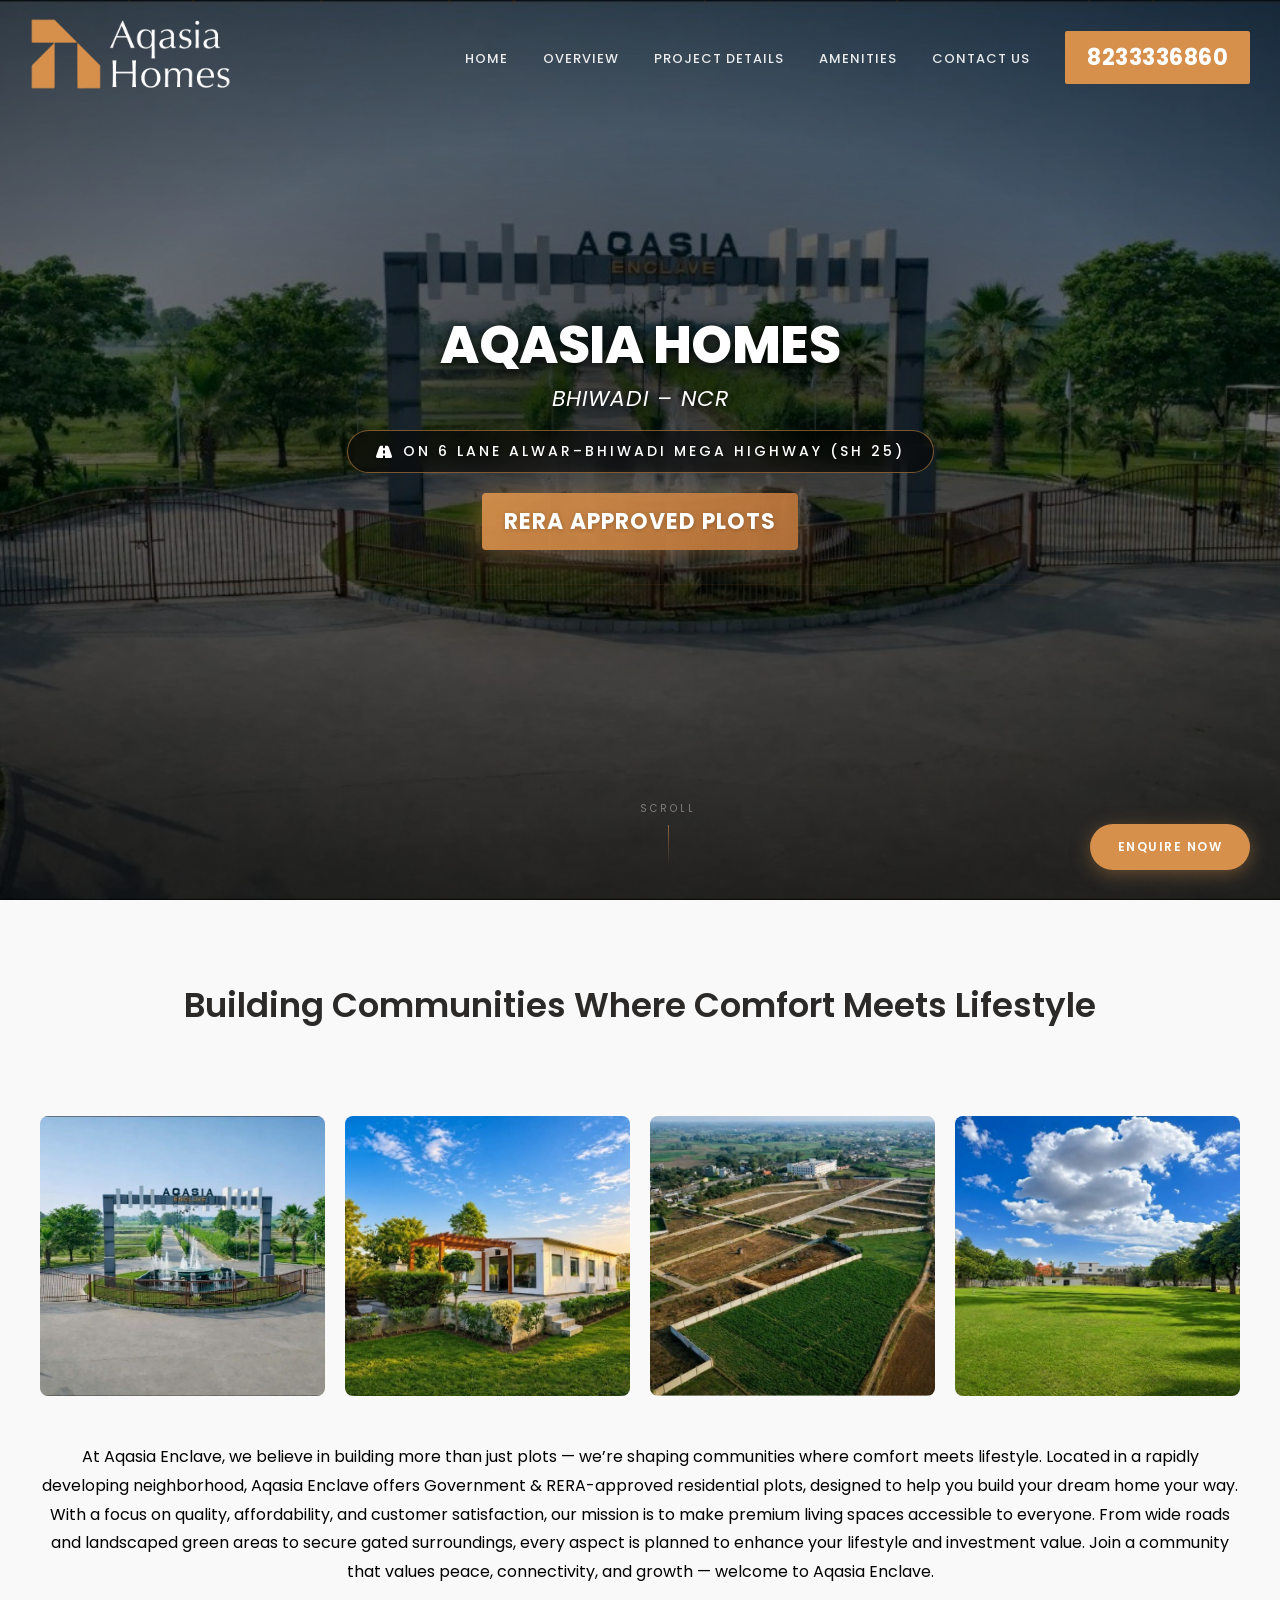
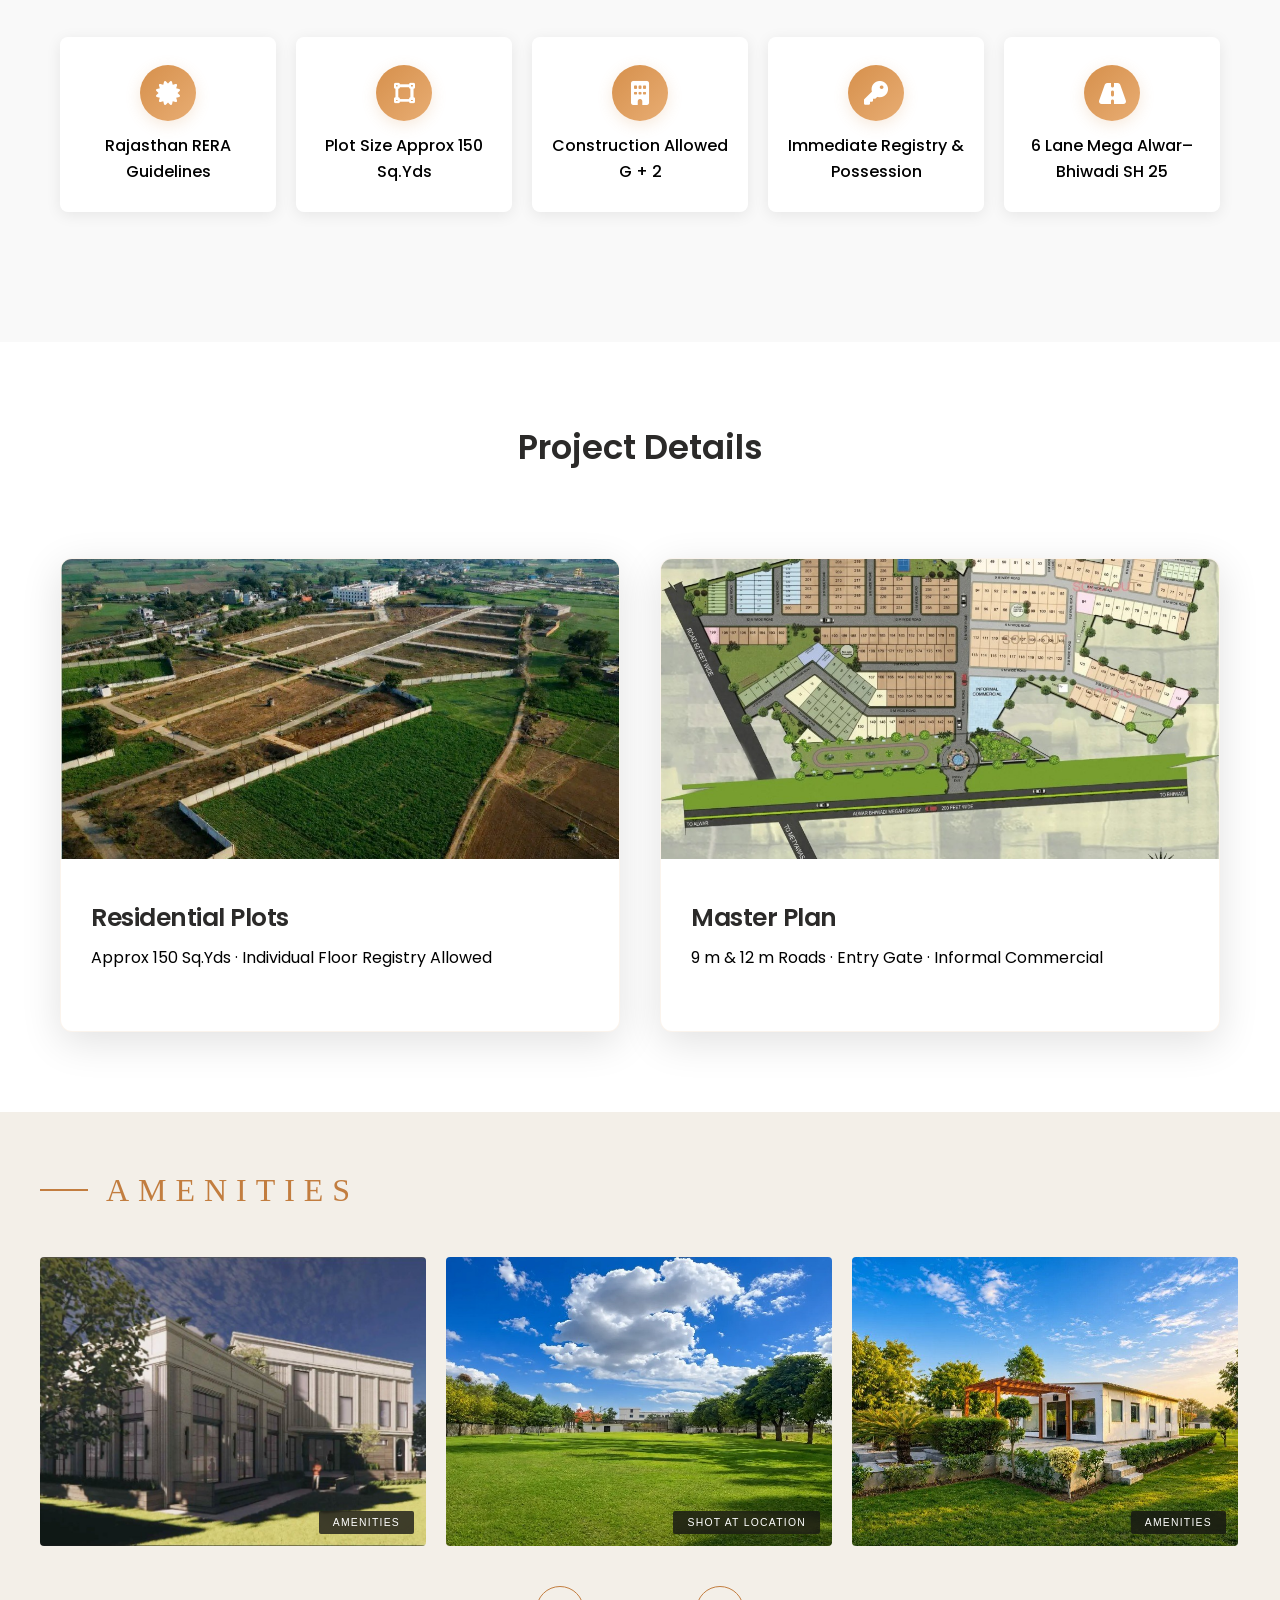
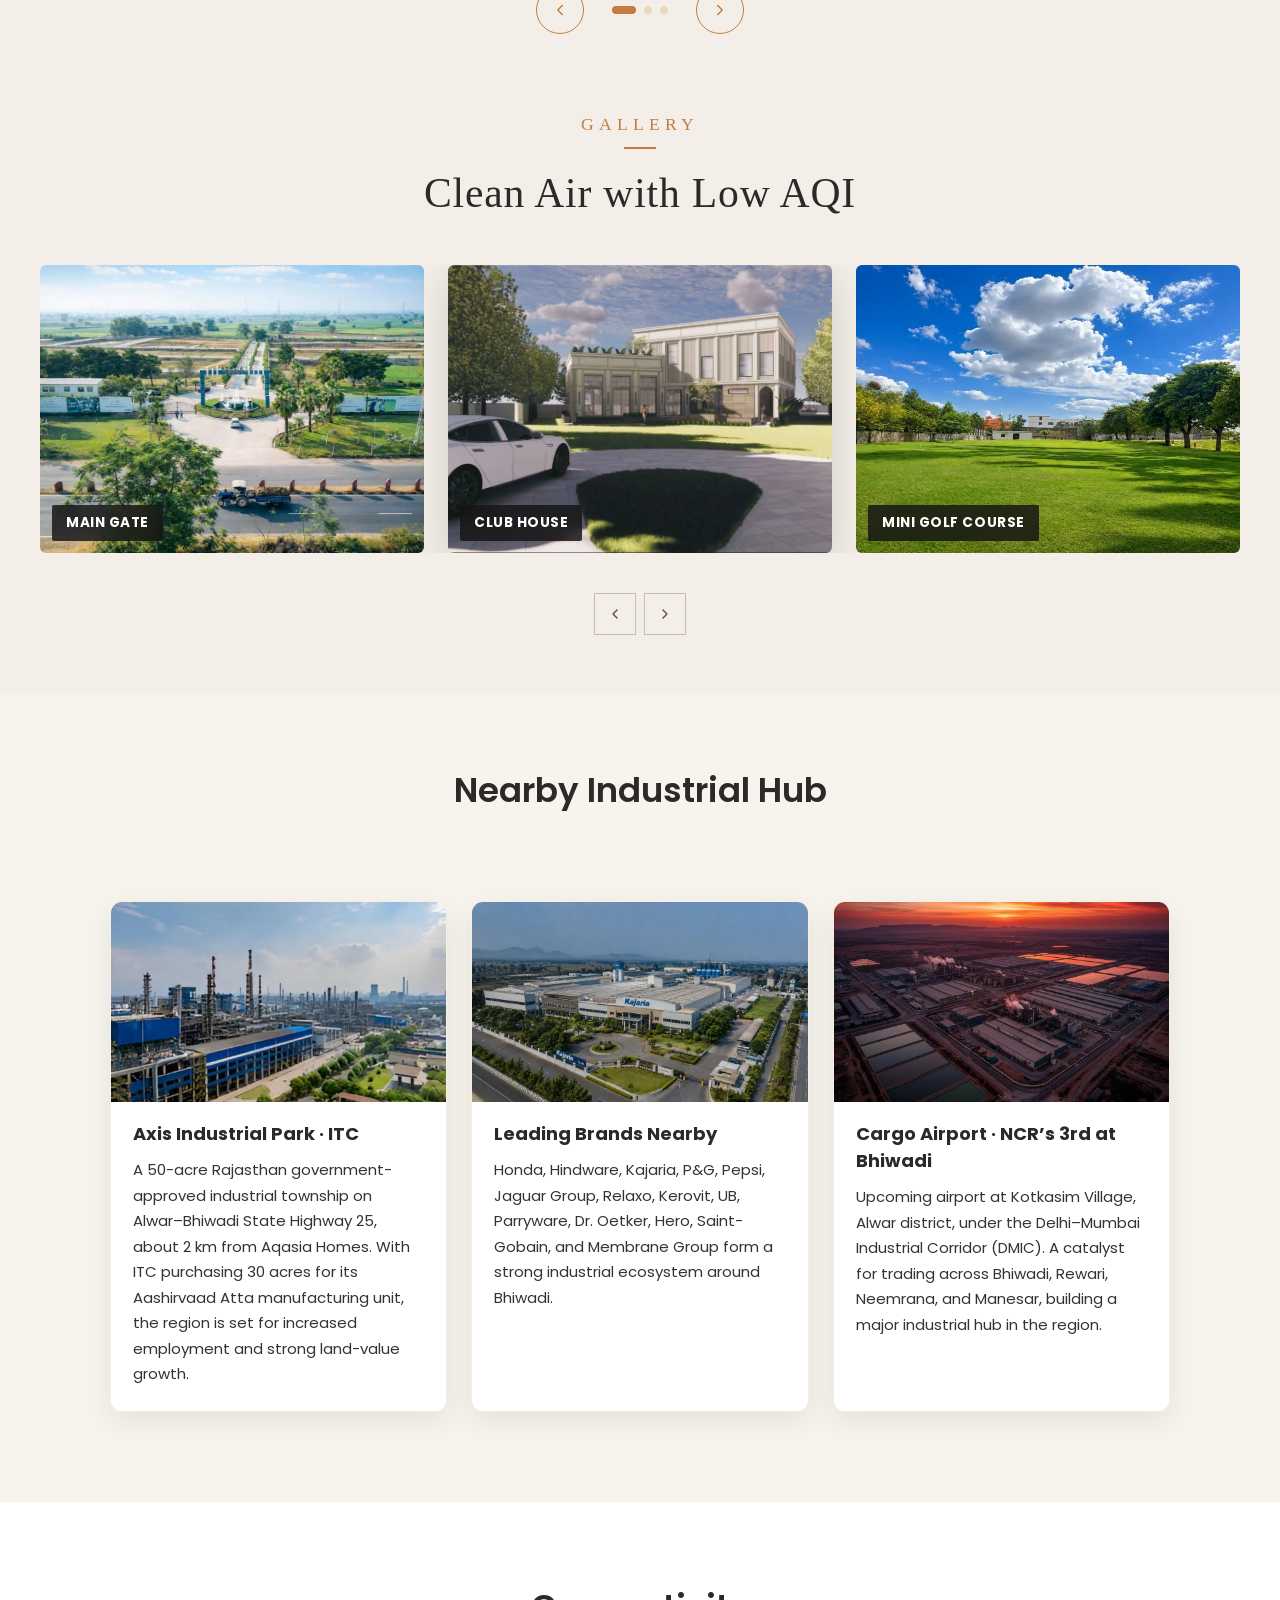
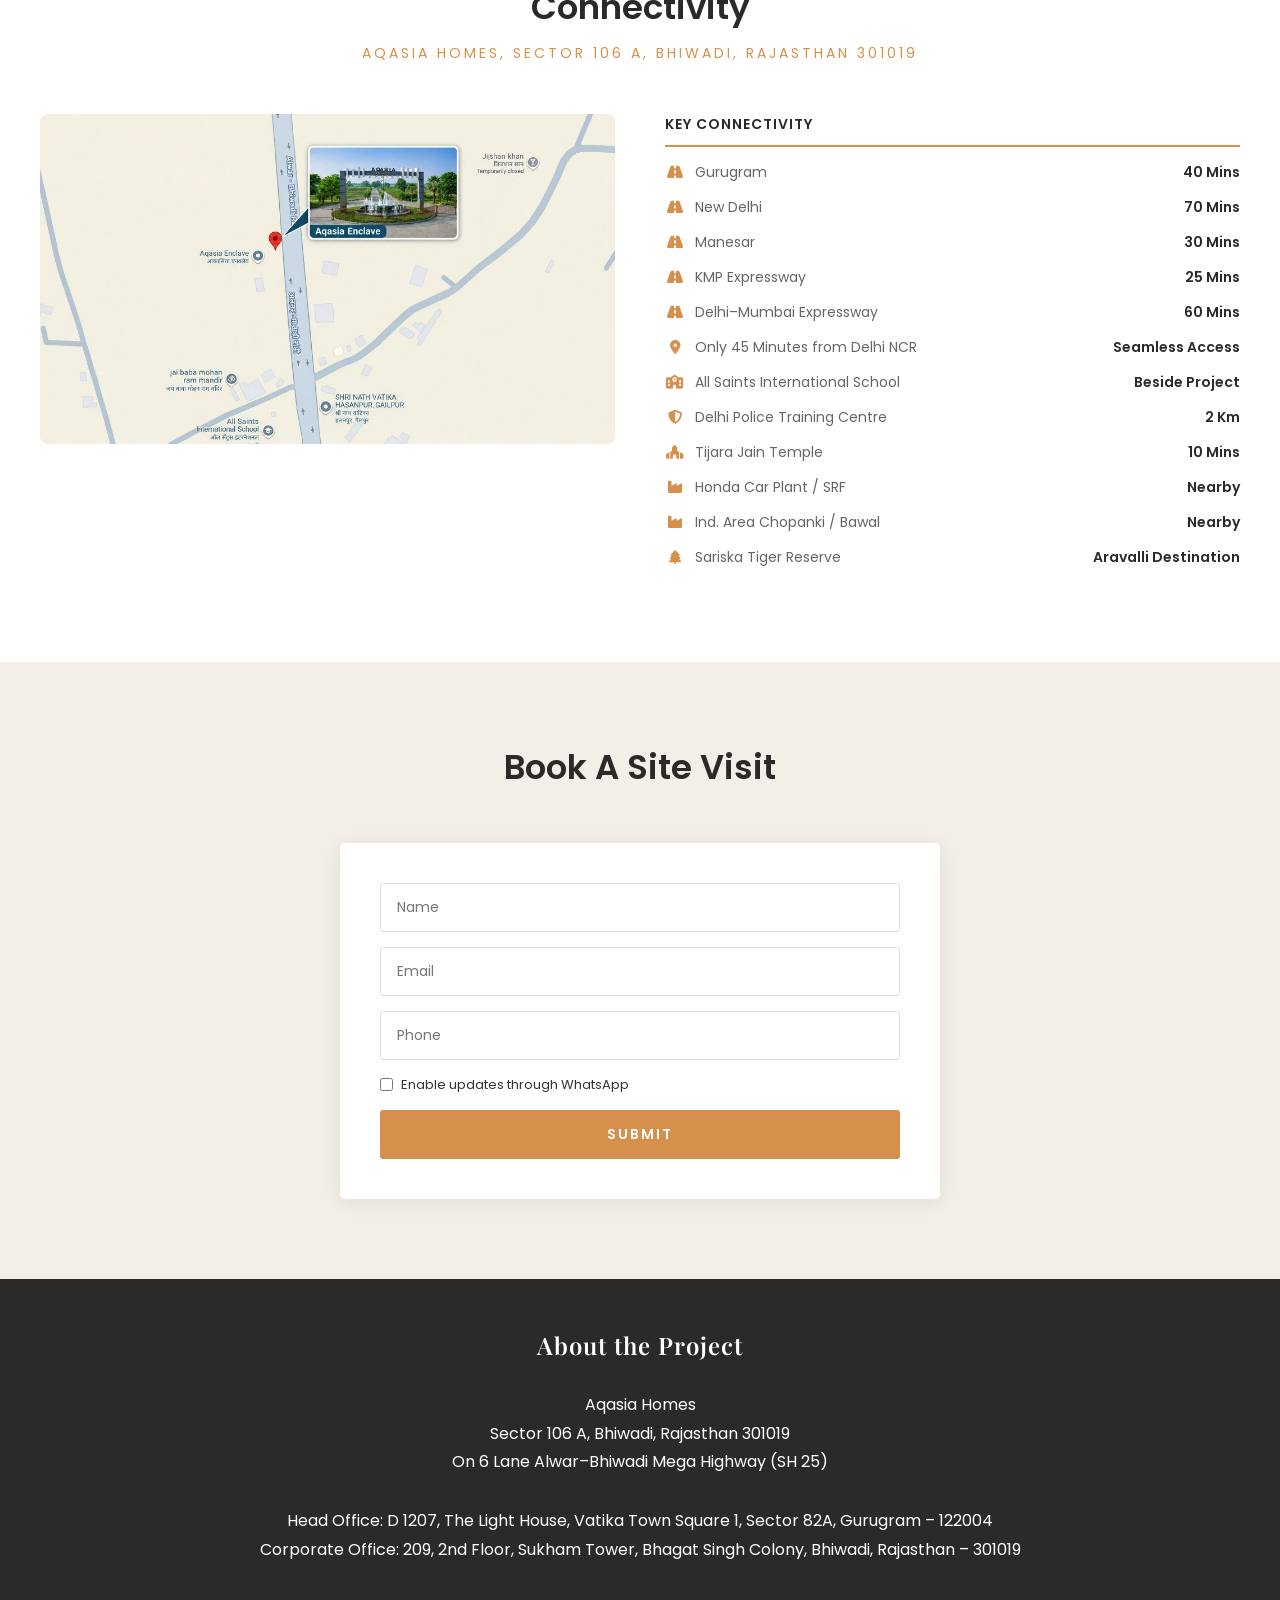
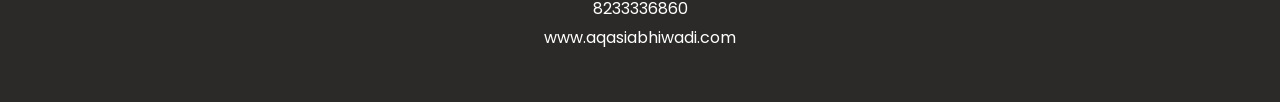
==== commit 145485f3: "Restore hero background video from provided clip Co-authored-by: Cursor <cursoragent@cursor.com>" ====
--- a/index.html
+++ b/index.html
@@ -40,7 +40,9 @@
     <!-- Hero Section -->
     <section class="hero" id="home">
         <div class="hero-bg">
-            <img class="hero-bg-video" src="images/hero.jpg" alt="Aqasia Enclave main entrance">
+            <video class="hero-bg-video" autoplay muted loop playsinline poster="images/hero.jpg">
+                <source src="images/Hero-BG.MP4" type="video/mp4">
+            </video>
             <div class="hero-bg-gradient"></div>
             <div class="hero-bg-shimmer"></div>
             <div class="hero-particles">
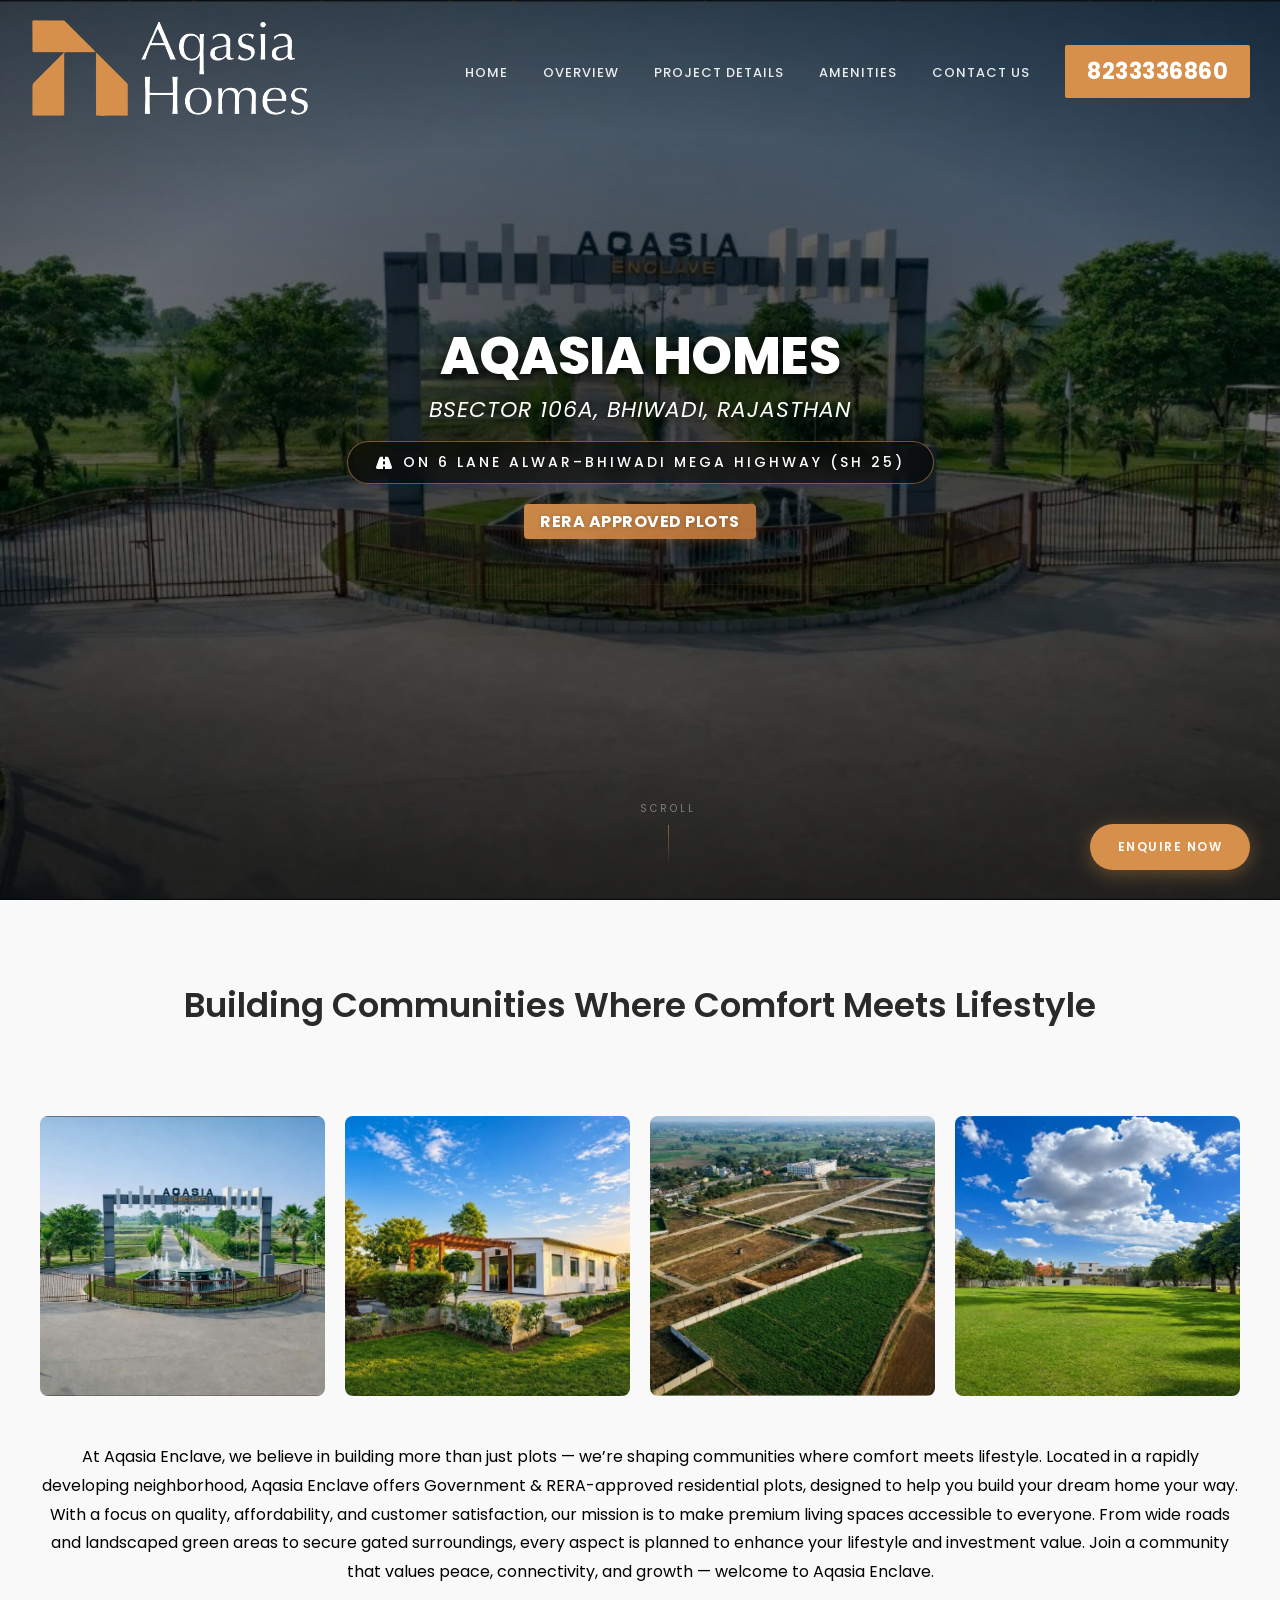
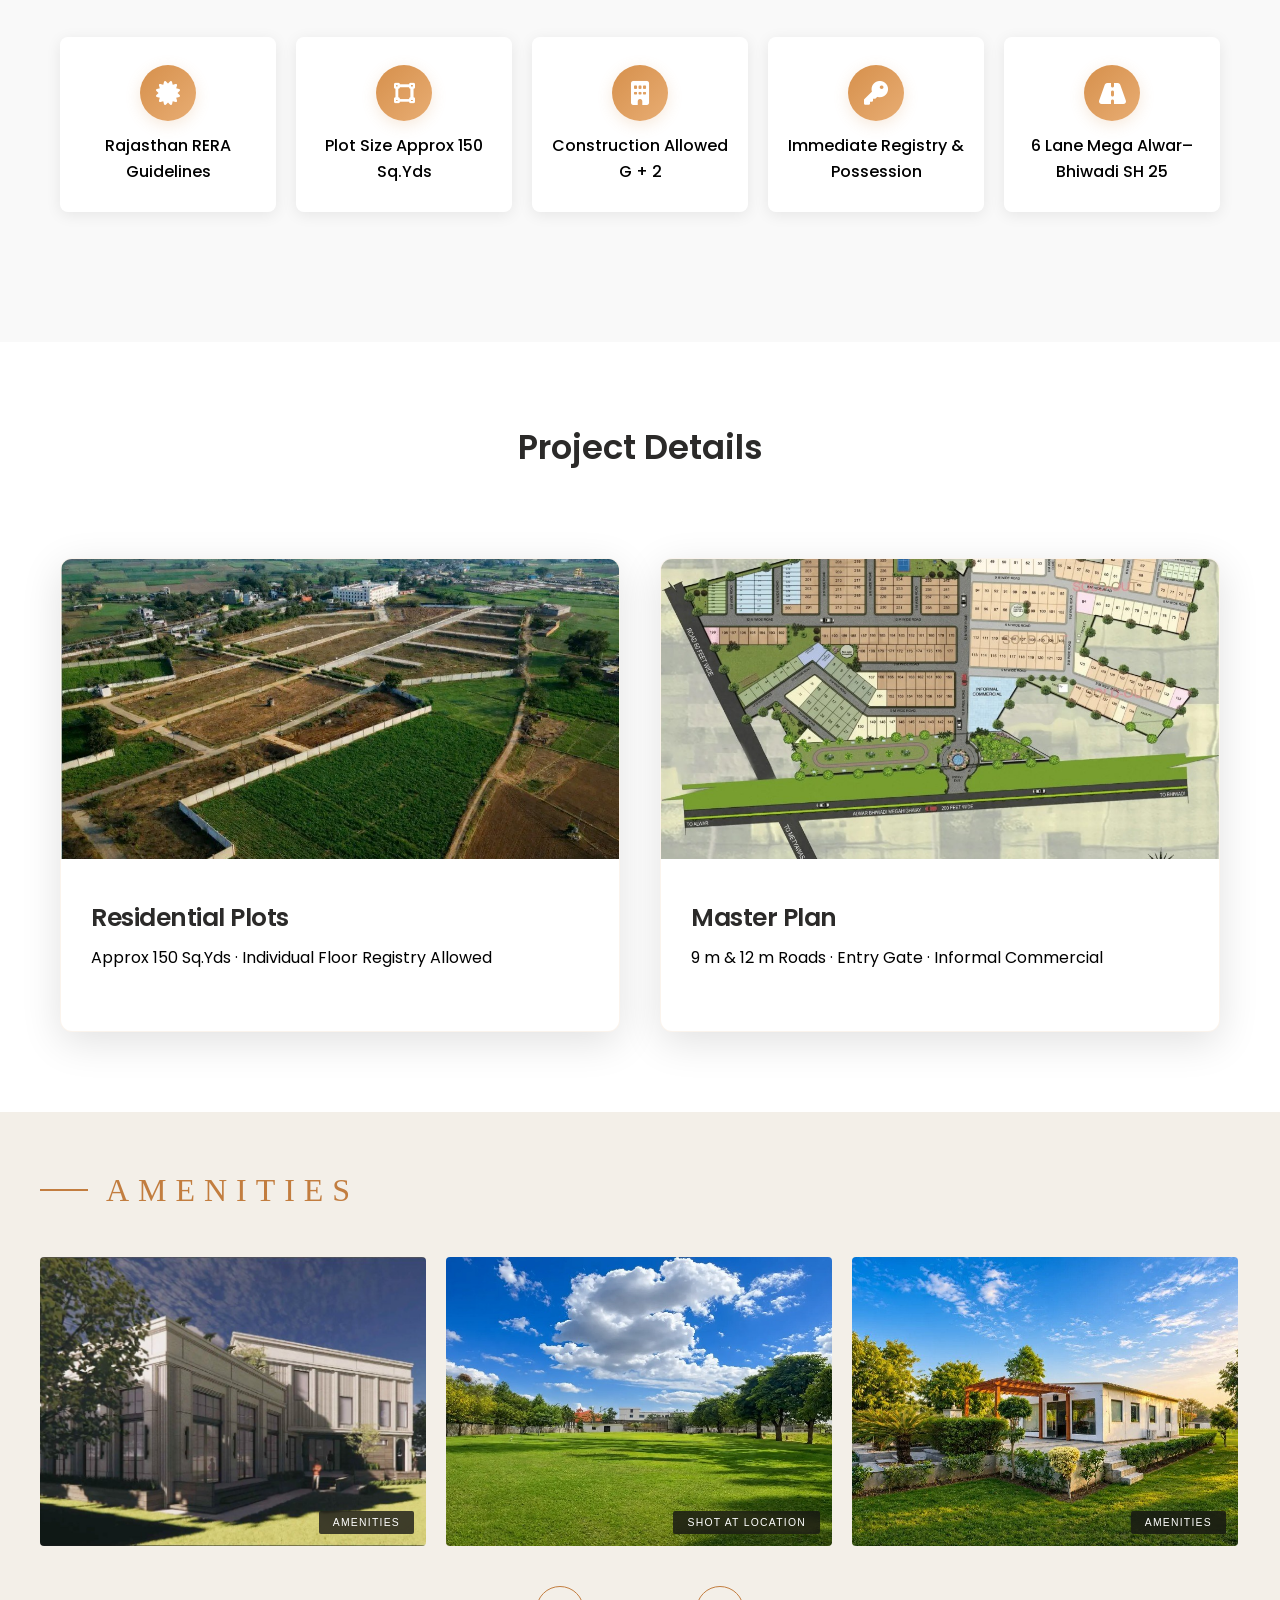
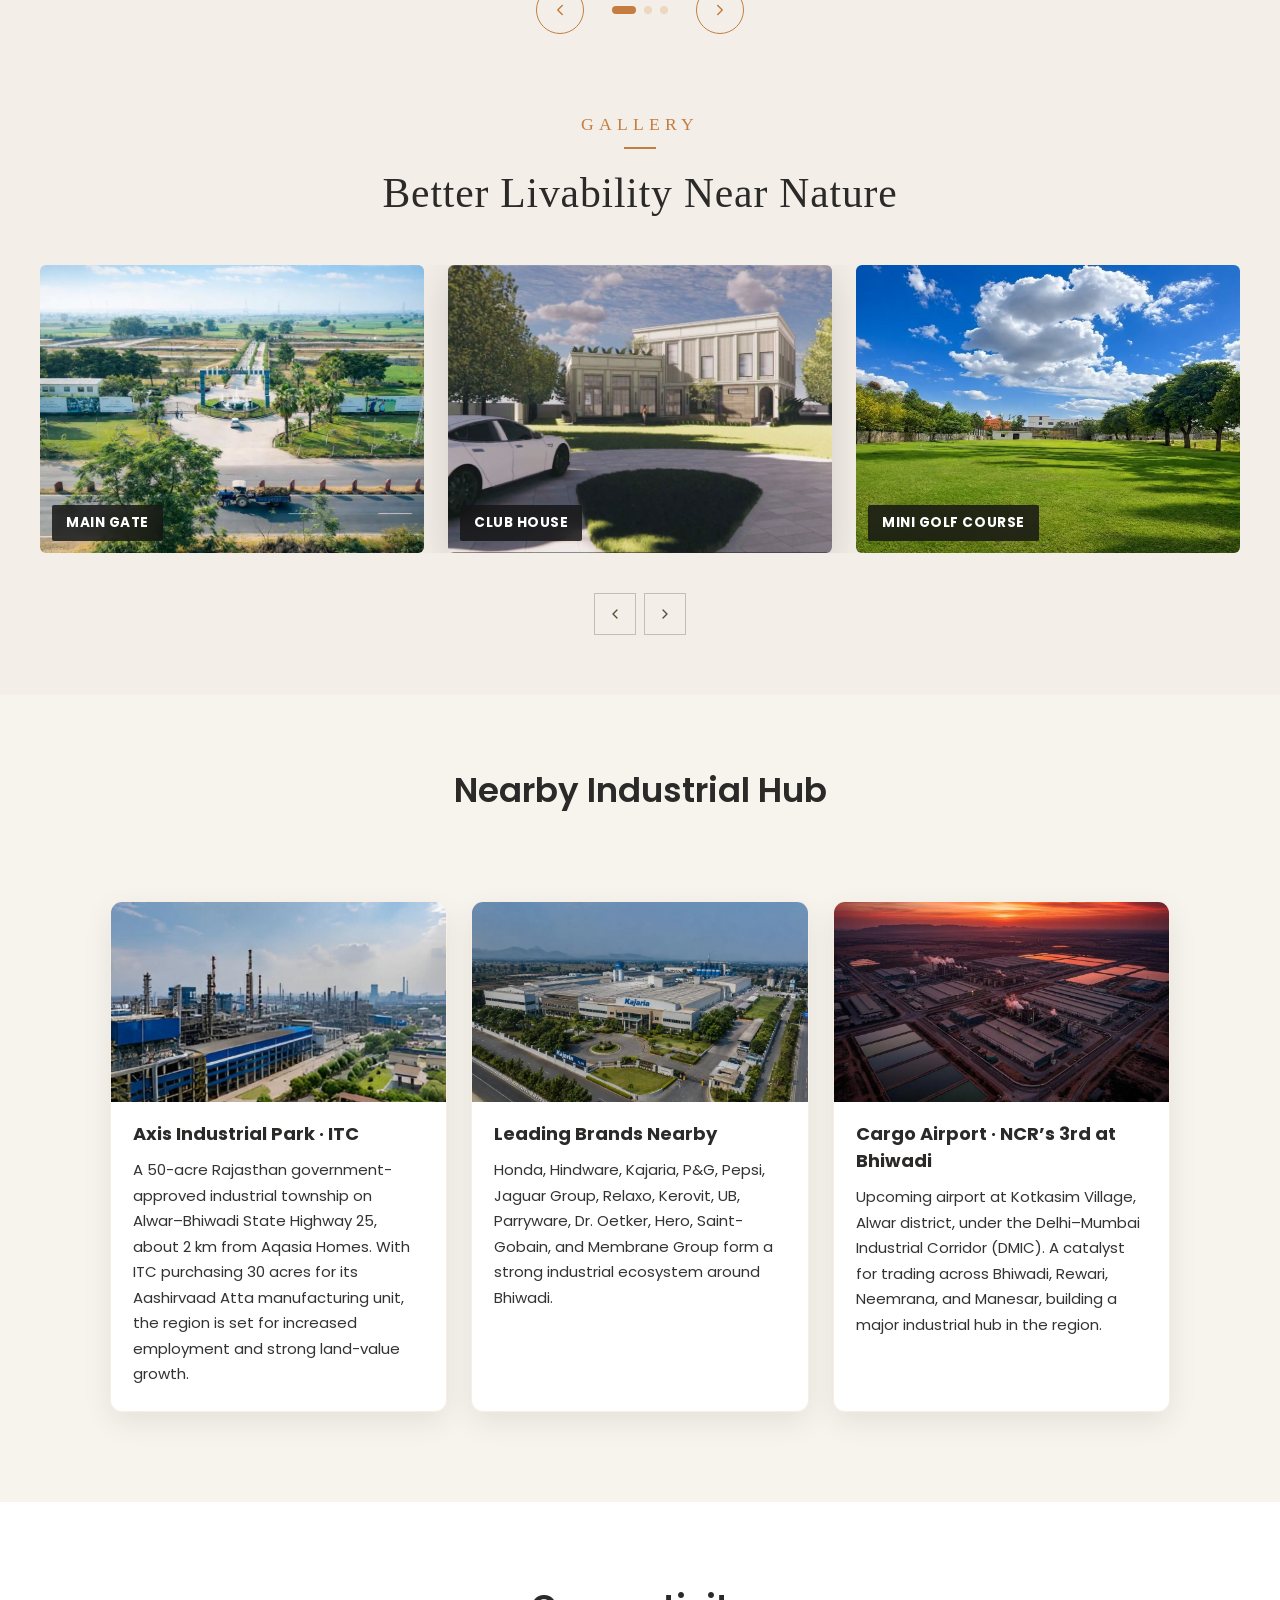
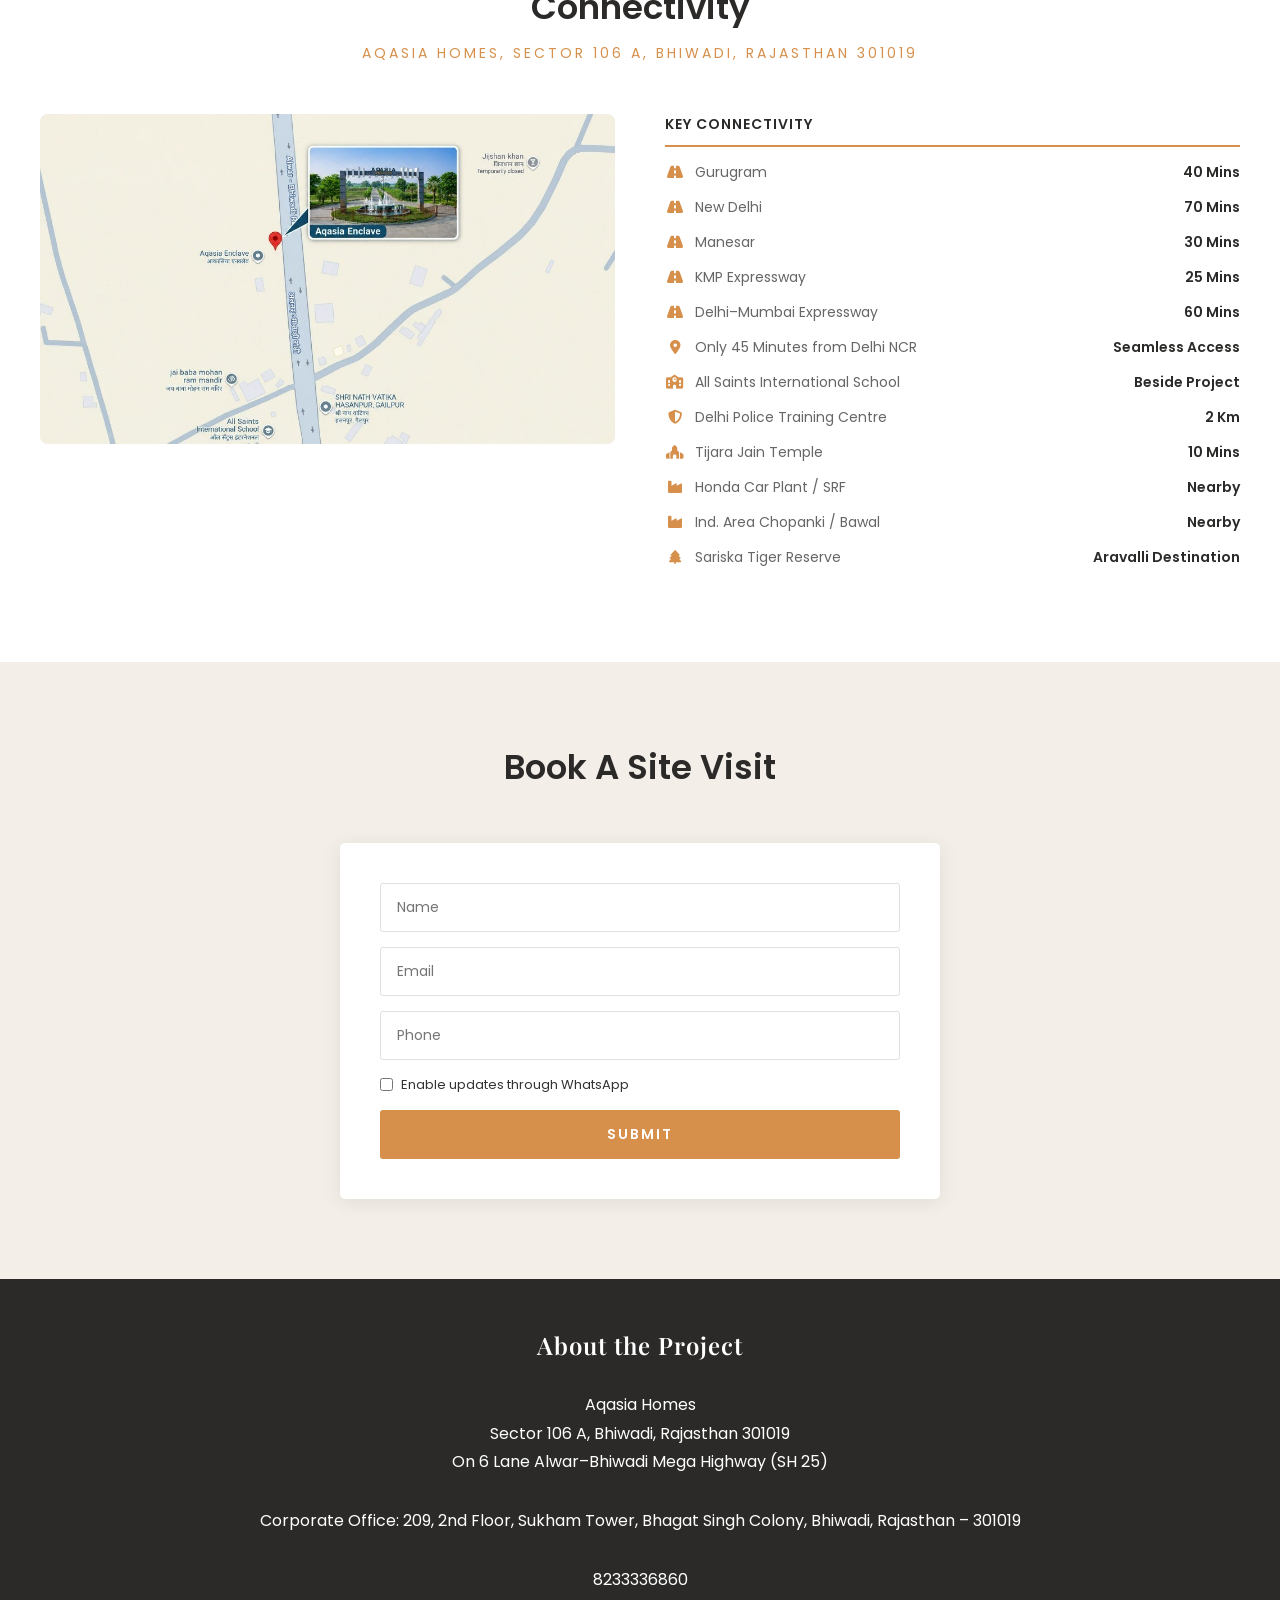
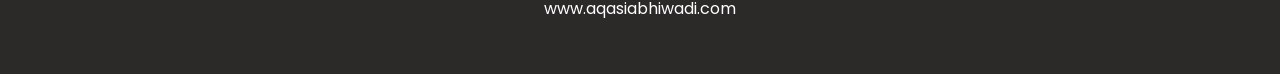
==== commit f8b6b64d: "Remove head office address from footer Co-authored-by: Cursor <cursoragent@cursor.com>" ====
--- a/index.html
+++ b/index.html
@@ -58,7 +58,7 @@
         
 
             <h2>AQASIA HOMES</h2>
-            <p class="hero-subtitle">BHIWADI – NCR</p>
+            <p class="hero-subtitle">BSECTOR 106A, BHIWADI, RAJASTHAN</p>
             <p class="hero-location"><i class="fas fa-road"> </i> On 6 Lane Alwar–Bhiwadi Mega Highway (SH 25)</p>
 
             <div class="hero-price">RERA APPROVED PLOTS</div>
@@ -218,7 +218,7 @@
     <div class="gallery-header">
       <div class="label">Gallery</div>
       <div class="label-line"></div>
-      <h2> Clean Air with Low AQI</h2>
+      <h2> Better Livability Near Nature</h2>
     </div>
     <div class="gallery2-wrapper">
       <div class="gallery2-track" id="gallery2Track">
@@ -445,7 +445,7 @@
          <div class="about-content">
     
             <p>Aqasia Homes<br>Sector 106 A, Bhiwadi, Rajasthan 301019<br>On 6 Lane Alwar–Bhiwadi Mega Highway (SH 25)</p>
-            <p>Head Office: D 1207, The Light House, Vatika Town Square 1, Sector 82A, Gurugram – 122004<br>Corporate Office: 209, 2nd Floor, Sukham Tower, Bhagat Singh Colony, Bhiwadi, Rajasthan – 301019</p>
+            <p>Corporate Office: 209, 2nd Floor, Sukham Tower, Bhagat Singh Colony, Bhiwadi, Rajasthan – 301019</p>
             <p>8233336860<br>www.aqasiabhiwadi.com</p>
         
          </div>
--- a/styles.css
+++ b/styles.css
@@ -61,7 +61,7 @@
 }
 
 .logo-img {
-    height: 72px;
+    height: 100px;
     width: auto;
     display: block;
     object-fit: contain;
@@ -465,21 +465,22 @@
     animation: fadeInUp 1s ease 0.9s both; 
 }
 
-.hero-price { 
-    display: block; 
+.hero-price {
+    display: block;
     width: fit-content;
     max-width: 100%;
-    font-size: 22px; 
-    font-weight: 700; 
-    color: #fff; 
-    margin: 0 auto 35px; 
-    animation: fadeInUp 1s ease 0.95s both; 
-    letter-spacing: 1px; 
-    background: linear-gradient(135deg, rgba(214,144,76,0.95), rgba(184,115,58,0.95)); 
-    padding: 12px 22px; 
-    border-radius: 4px; 
-    box-shadow: 0 4px 30px rgba(214,144,76,0.5);
+    font-size: 16px;
+    font-weight: 700;
+    color: #fff;
+    margin: 0 auto 35px;
+    animation: fadeInUp 1s ease 0.95s both;
+    letter-spacing: 0.5px;
+    background: linear-gradient(135deg, rgba(214,144,76,0.95), rgba(184,115,58,0.95));
+    padding: 8px 16px;
+    border-radius: 4px;
+    box-shadow: 0 2px 12px rgba(214,144,76,0.35);
     text-shadow: 0 1px 4px rgba(0,0,0,0.2);
+    line-height: 1.2;
 }
 
 .hero-price span { 
@@ -1563,11 +1564,11 @@
 
 @media (max-width: 640px) {
     .logo-img {
-        height: 66px;
+        height: 82px;
     }
 
     header.scrolled .logo-img {
-        height: 54px;
+        height: 70px;
     }
 
     .hero h2 { 
@@ -1621,10 +1622,9 @@
         display: none; 
     }
     .hero-price {
-  
-    font-size: 18px;
+    font-size: 14px;
     font-weight: 600;
-    padding: 12px 17px;
+    padding: 6px 12px;
     }
       
       .hero-content{
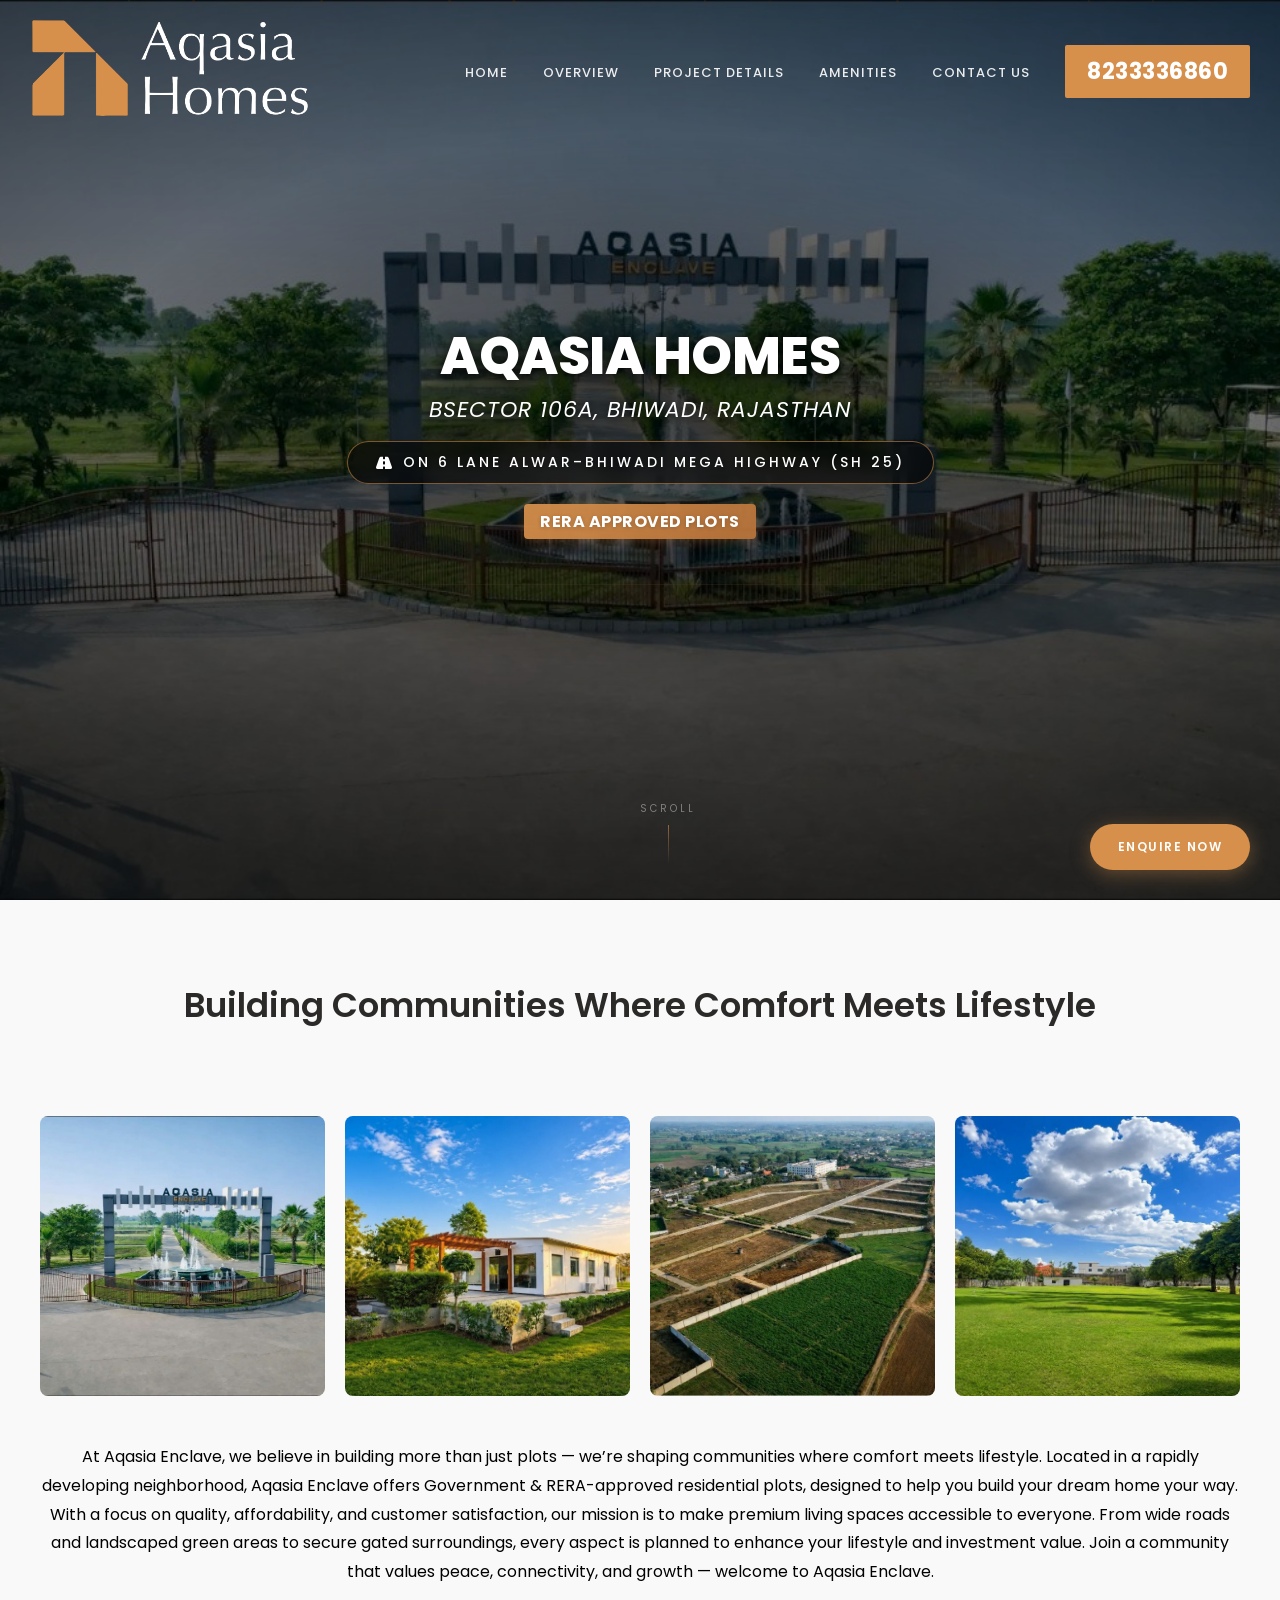
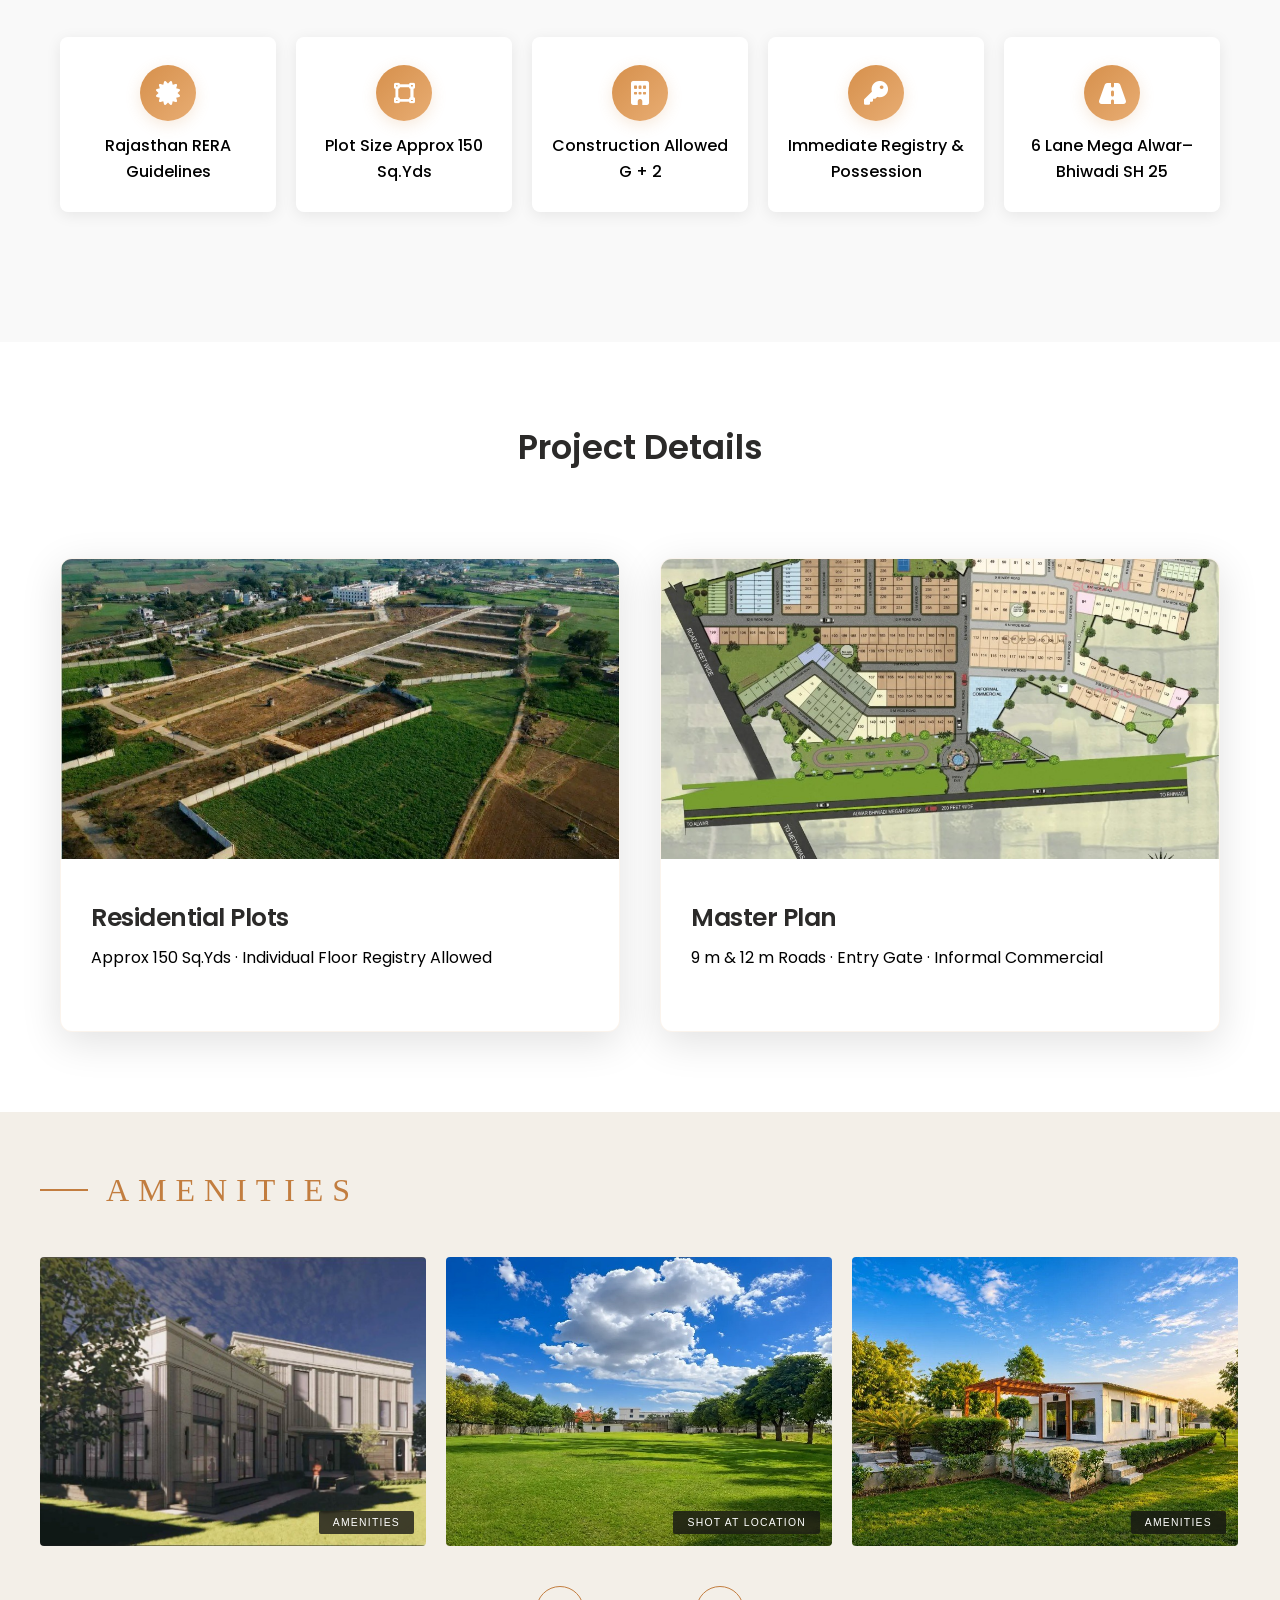
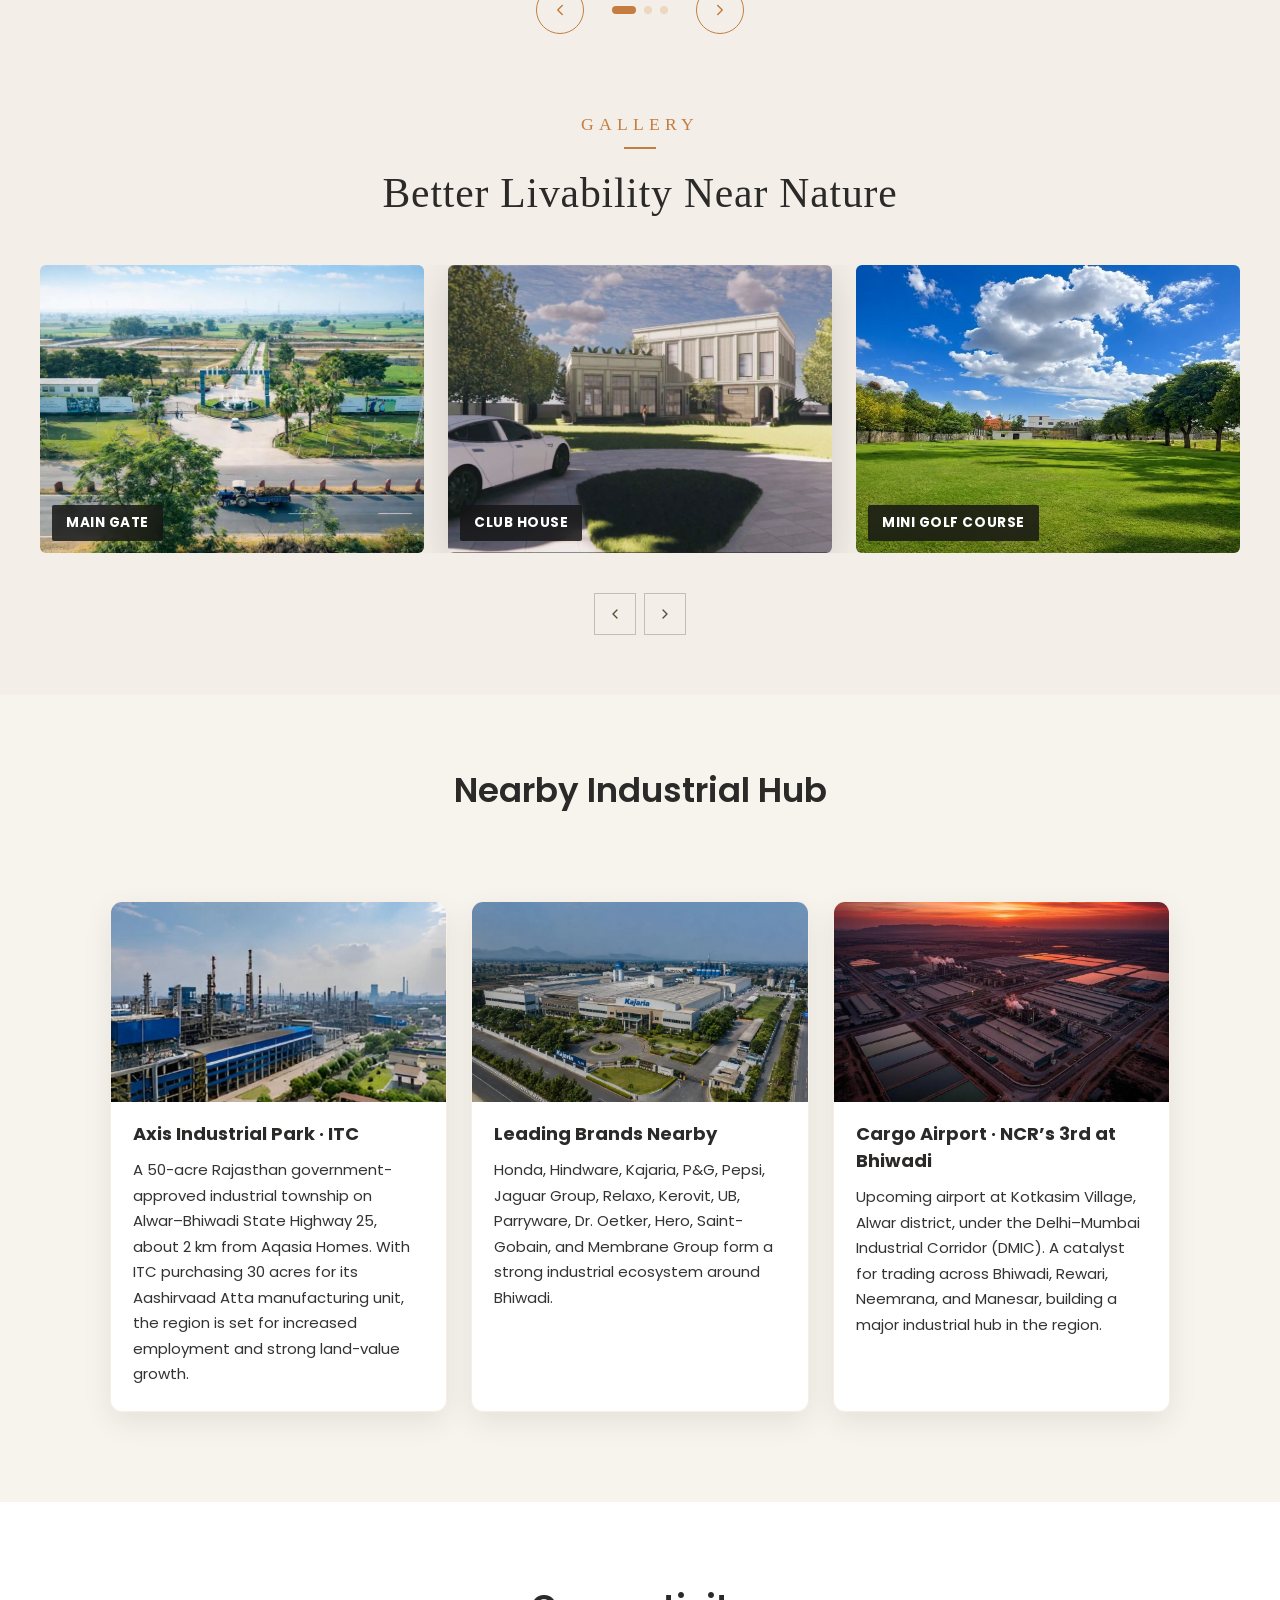
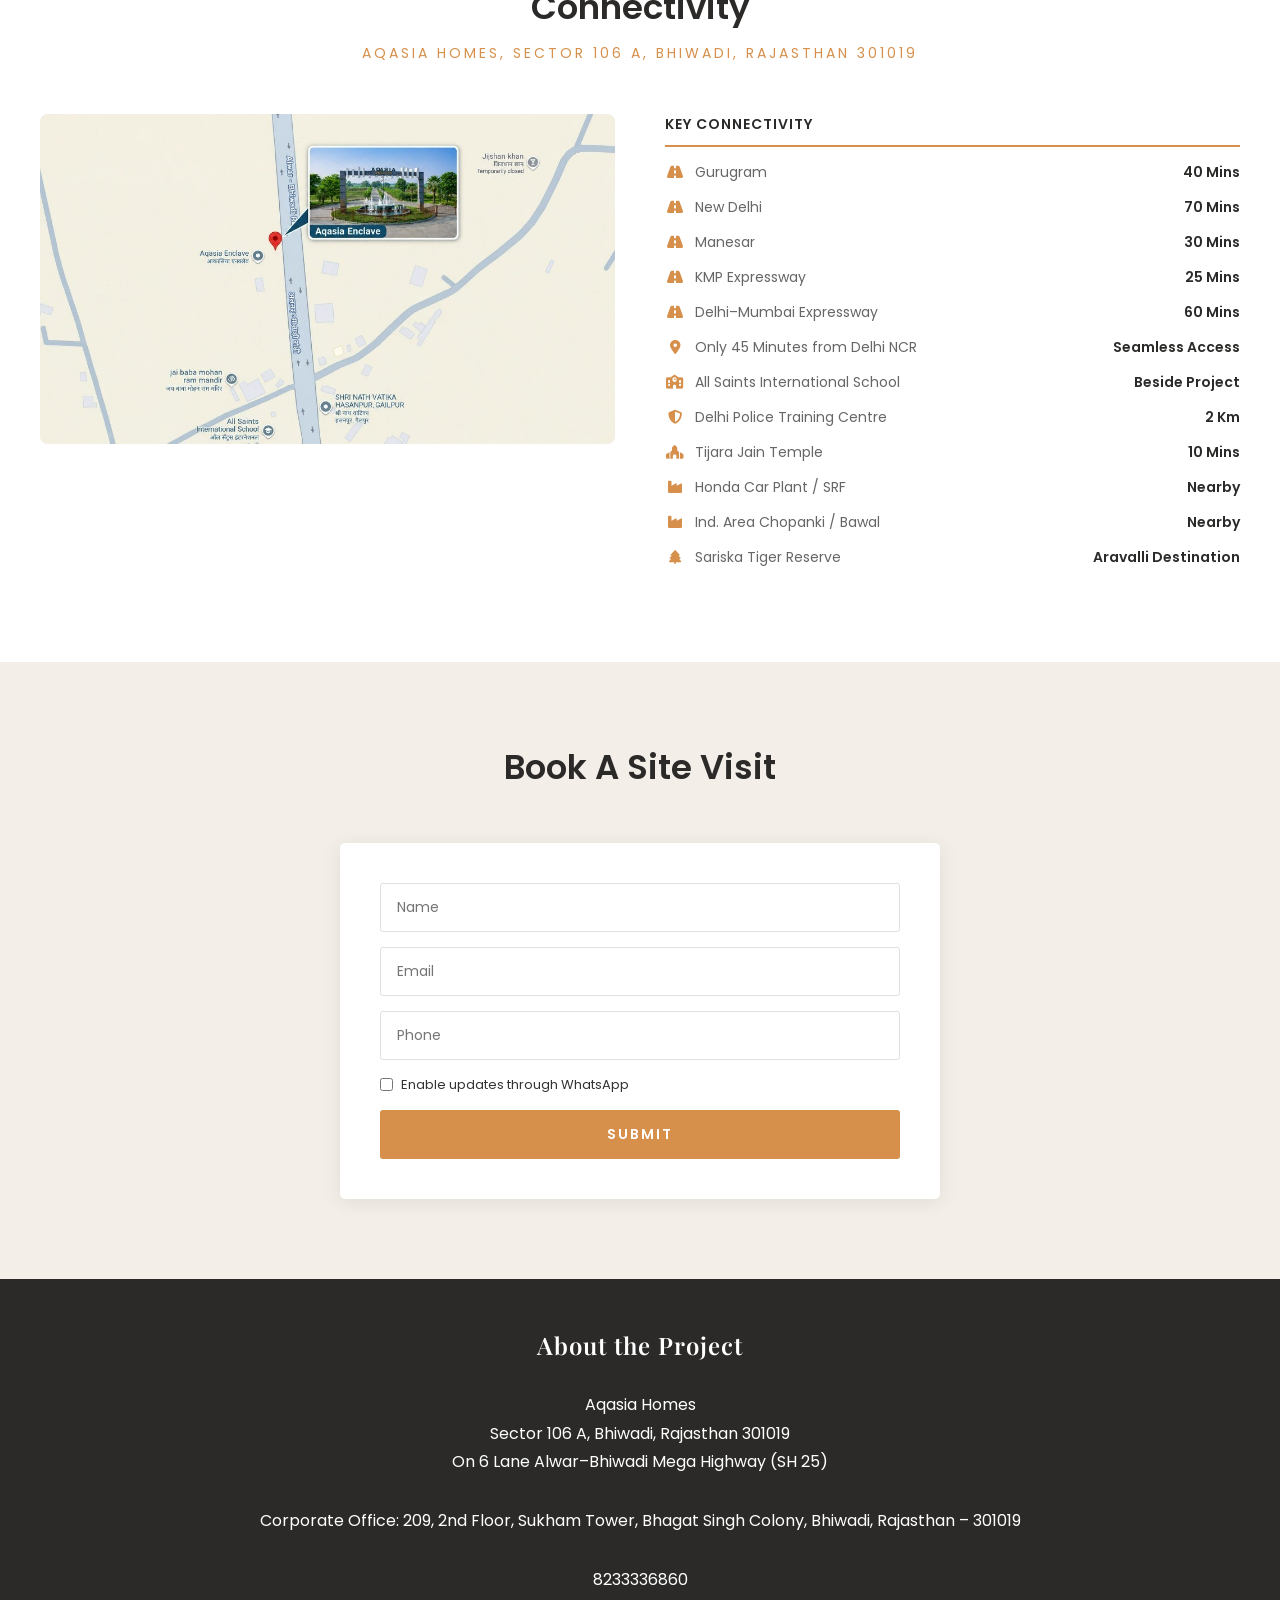
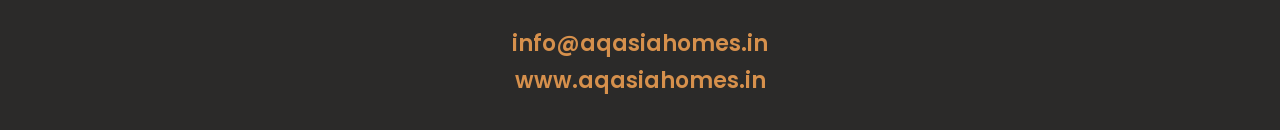
==== commit 5e8f4bb9: "Fix footer website to aqasiahomes.in and add info email Co-authored-by: Cursor <cursoragent@cursor.c" ====
--- a/index.html
+++ b/index.html
@@ -446,7 +446,11 @@
     
             <p>Aqasia Homes<br>Sector 106 A, Bhiwadi, Rajasthan 301019<br>On 6 Lane Alwar–Bhiwadi Mega Highway (SH 25)</p>
             <p>Corporate Office: 209, 2nd Floor, Sukham Tower, Bhagat Singh Colony, Bhiwadi, Rajasthan – 301019</p>
-            <p>8233336860<br>www.aqasiabhiwadi.com</p>
+            <p>8233336860</p>
+            <p class="footer-contact-links">
+                <a href="mailto:info@aqasiahomes.in">info@aqasiahomes.in</a><br>
+                <a href="https://www.aqasiahomes.in" target="_blank" rel="noopener">www.aqasiahomes.in</a>
+            </p>
         
          </div>
 
--- a/styles.css
+++ b/styles.css
@@ -1066,11 +1066,28 @@
     margin-bottom: 20px; 
 }
 
-.about-content p { 
-    font-size: 16px; 
-    line-height: 1.8; 
-    color: #ffffff; 
-    margin-bottom: 30px; 
+.about-content p {
+    font-size: 16px;
+    line-height: 1.8;
+    color: #ffffff;
+    margin-bottom: 30px;
+}
+
+.about-content .footer-contact-links {
+    font-size: 22px;
+    font-weight: 600;
+    line-height: 1.7;
+    margin-bottom: 10px;
+}
+
+.about-content .footer-contact-links a {
+    color: #d6904c;
+    text-decoration: none;
+}
+
+.about-content .footer-contact-links a:hover {
+    color: #e8ad73;
+    text-decoration: underline;
 }
 
 .partners-grid { 
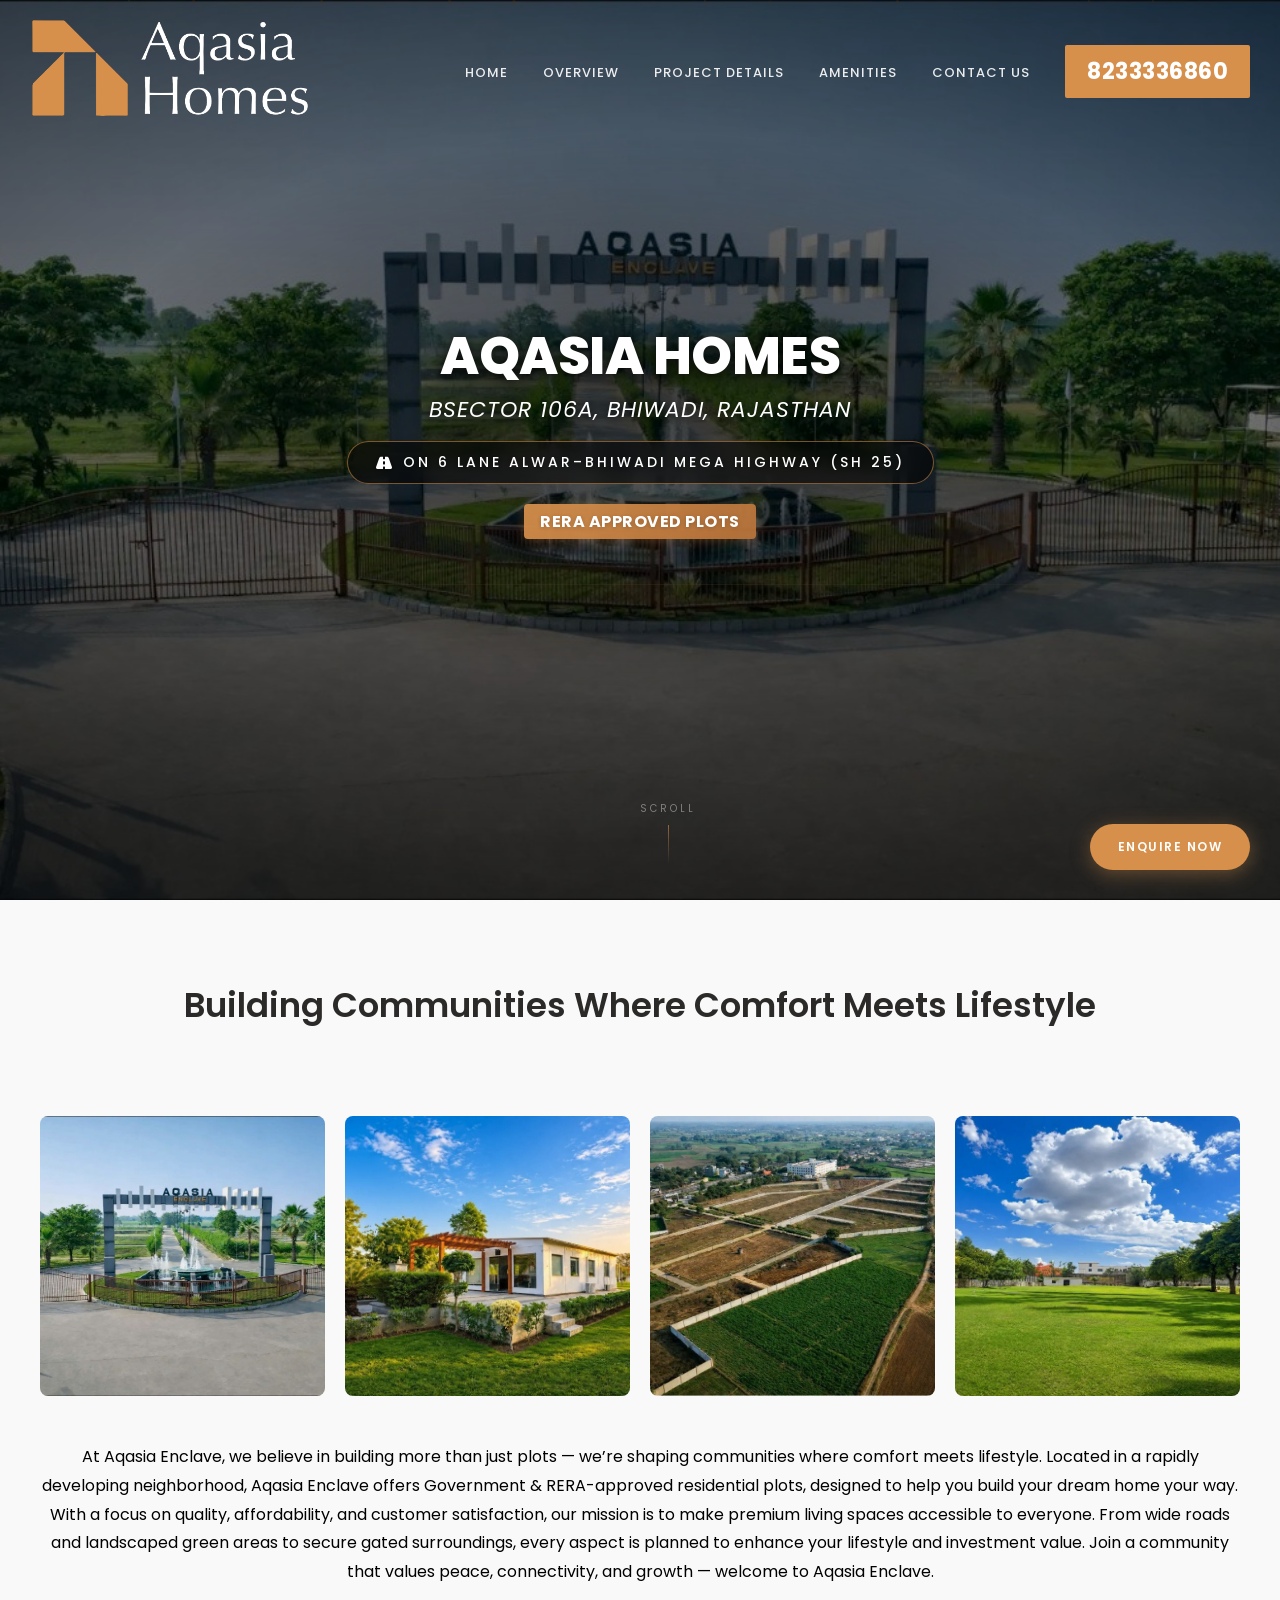
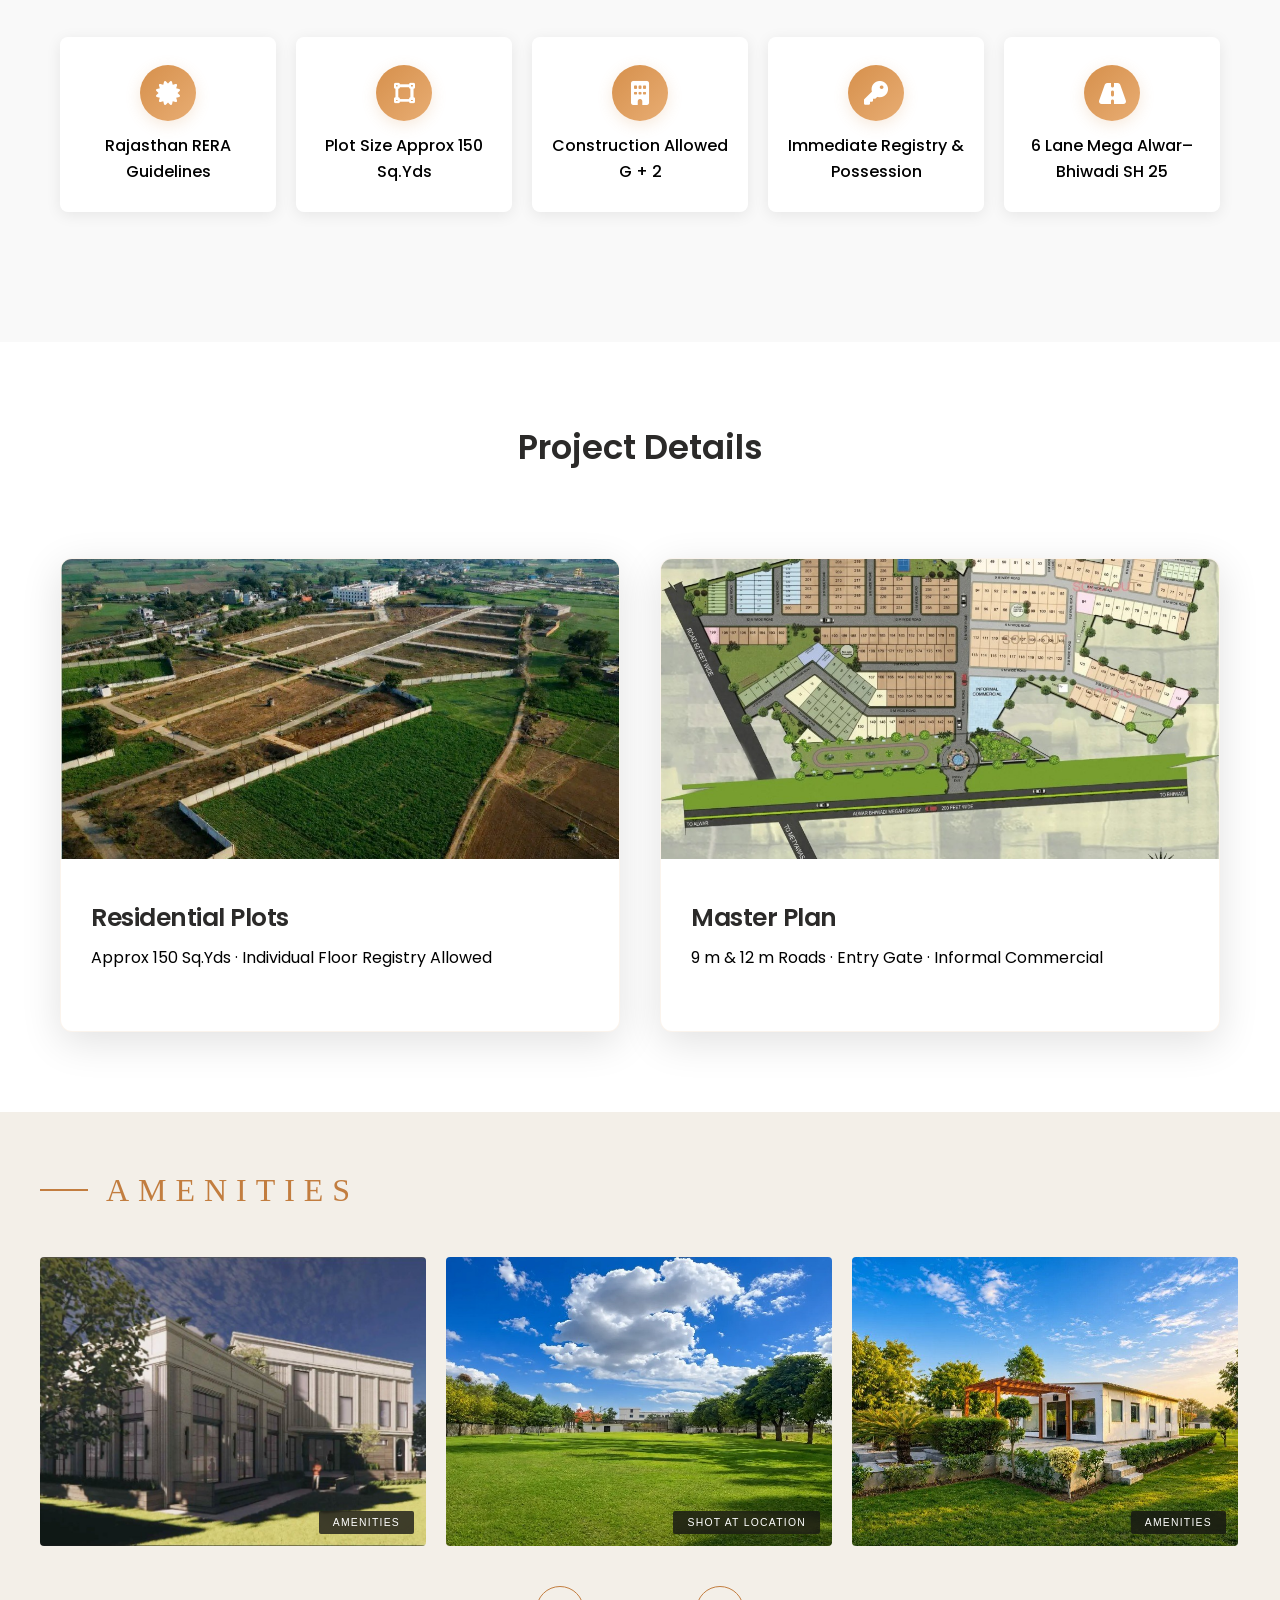
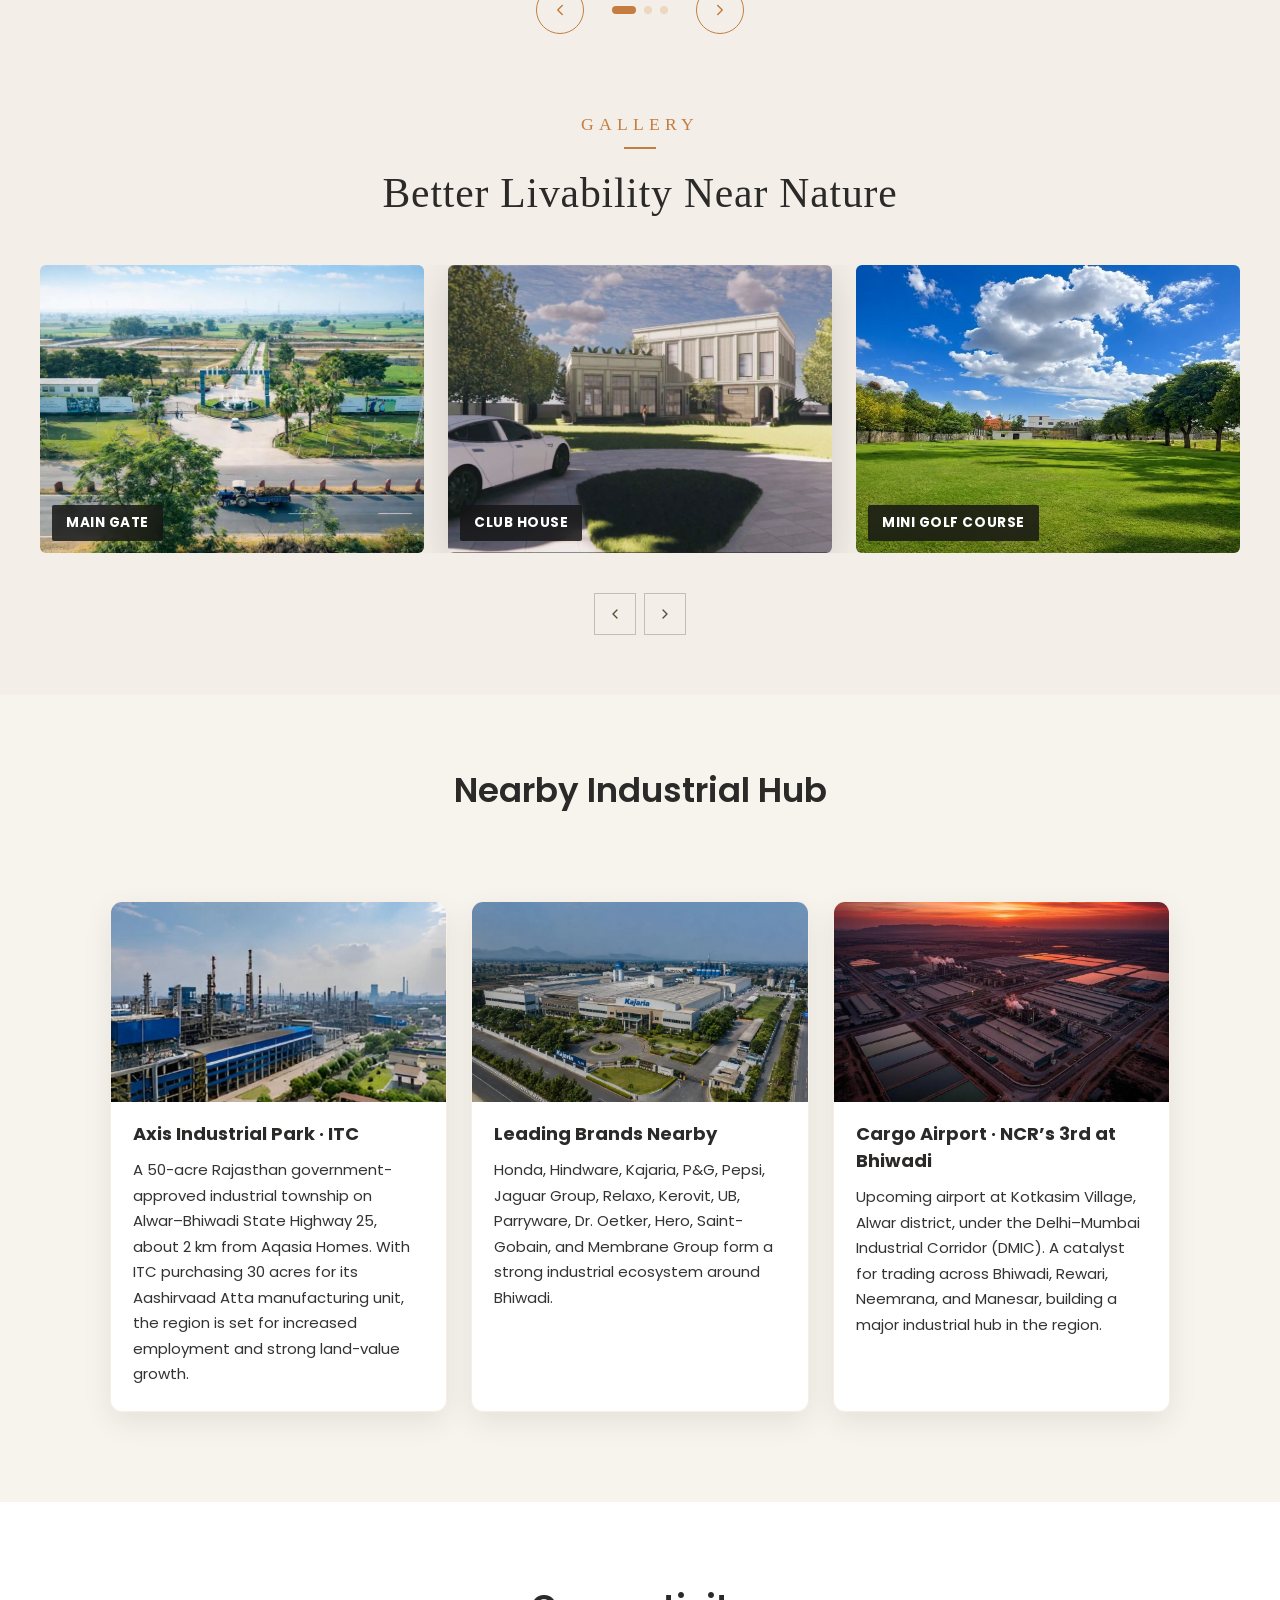
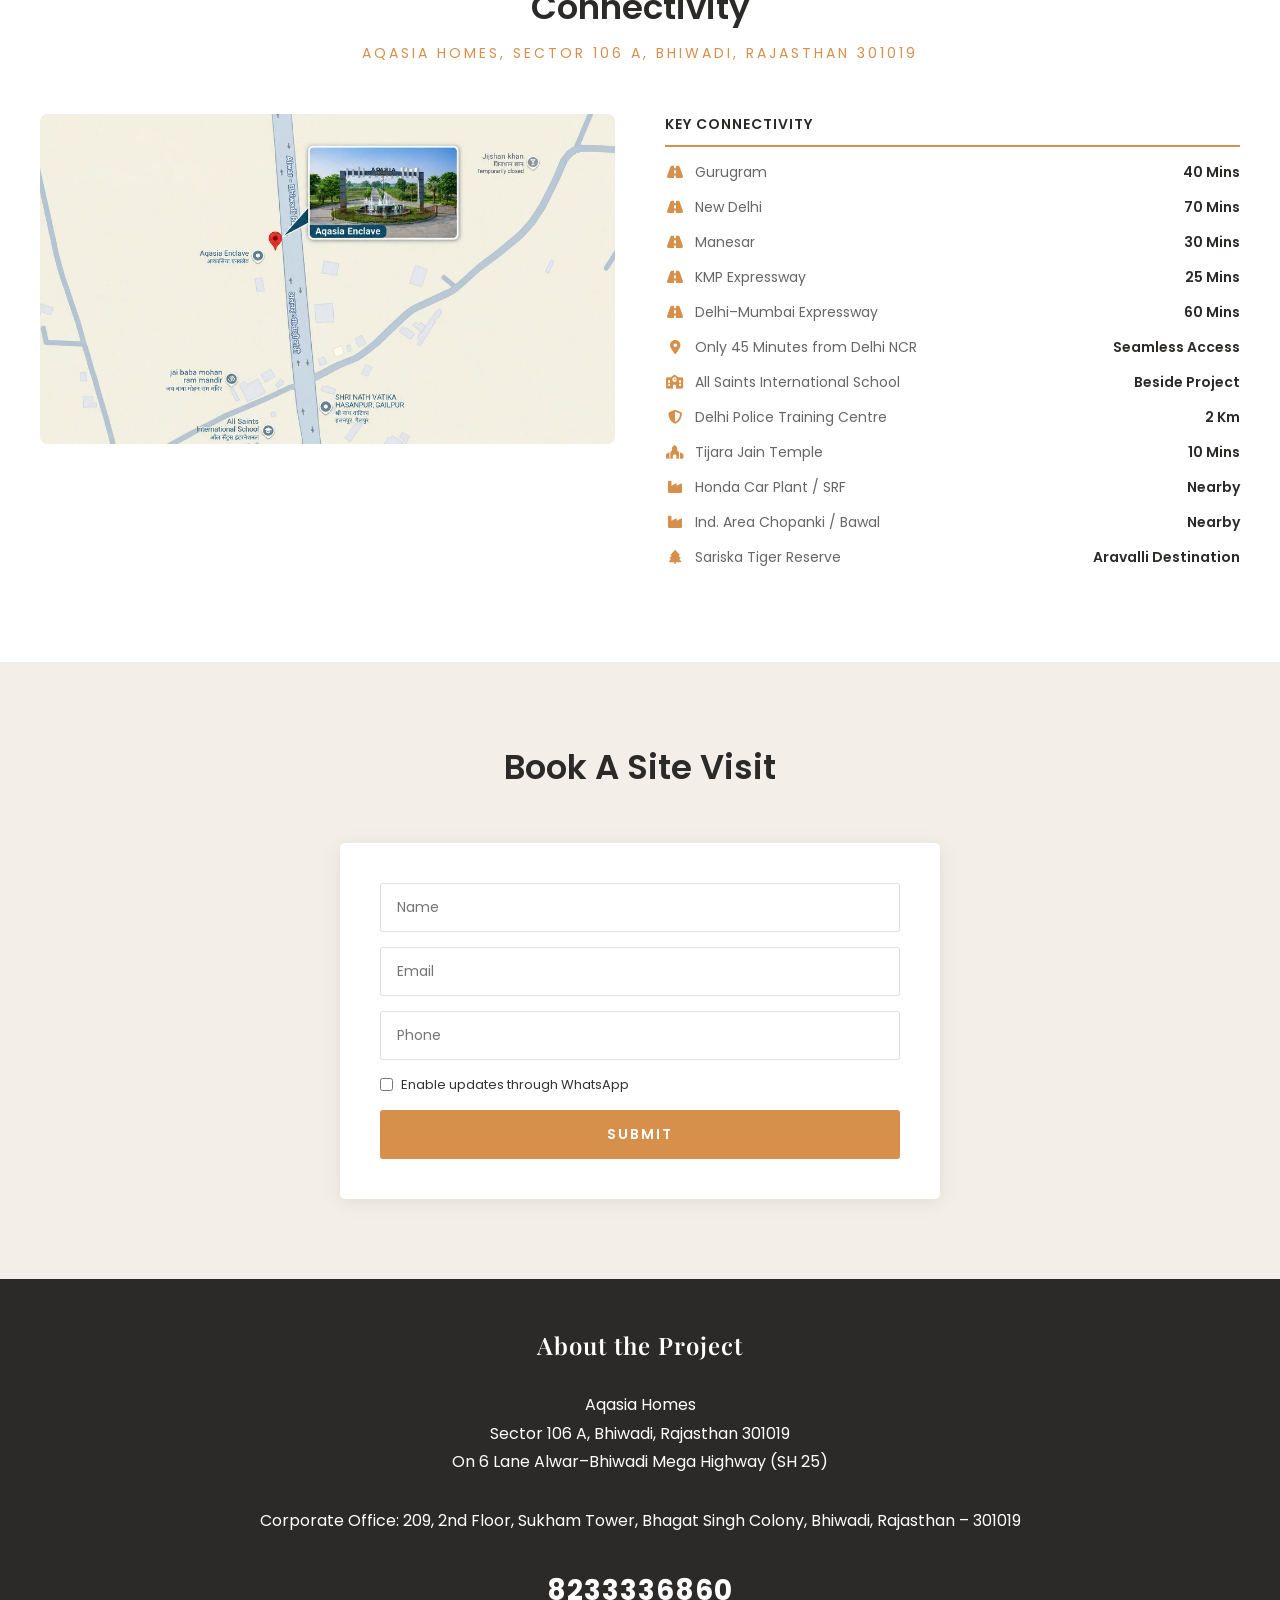
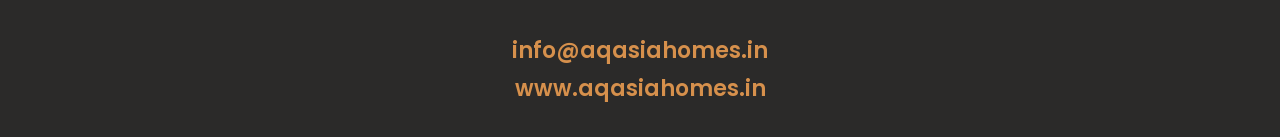
==== commit c5302546: "Increase footer phone number size Co-authored-by: Cursor <cursoragent@cursor.com>" ====
--- a/index.html
+++ b/index.html
@@ -446,7 +446,7 @@
     
             <p>Aqasia Homes<br>Sector 106 A, Bhiwadi, Rajasthan 301019<br>On 6 Lane Alwar–Bhiwadi Mega Highway (SH 25)</p>
             <p>Corporate Office: 209, 2nd Floor, Sukham Tower, Bhagat Singh Colony, Bhiwadi, Rajasthan – 301019</p>
-            <p>8233336860</p>
+            <p class="footer-phone"><a href="tel:8233336860">8233336860</a></p>
             <p class="footer-contact-links">
                 <a href="mailto:info@aqasiahomes.in">info@aqasiahomes.in</a><br>
                 <a href="https://www.aqasiahomes.in" target="_blank" rel="noopener">www.aqasiahomes.in</a>
--- a/styles.css
+++ b/styles.css
@@ -1071,6 +1071,22 @@
     line-height: 1.8;
     color: #ffffff;
     margin-bottom: 30px;
+}
+
+.about-content .footer-phone {
+    font-size: 28px;
+    font-weight: 700;
+    letter-spacing: 1px;
+    margin-bottom: 16px;
+}
+
+.about-content .footer-phone a {
+    color: #fff;
+    text-decoration: none;
+}
+
+.about-content .footer-phone a:hover {
+    color: #d6904c;
 }
 
 .about-content .footer-contact-links {
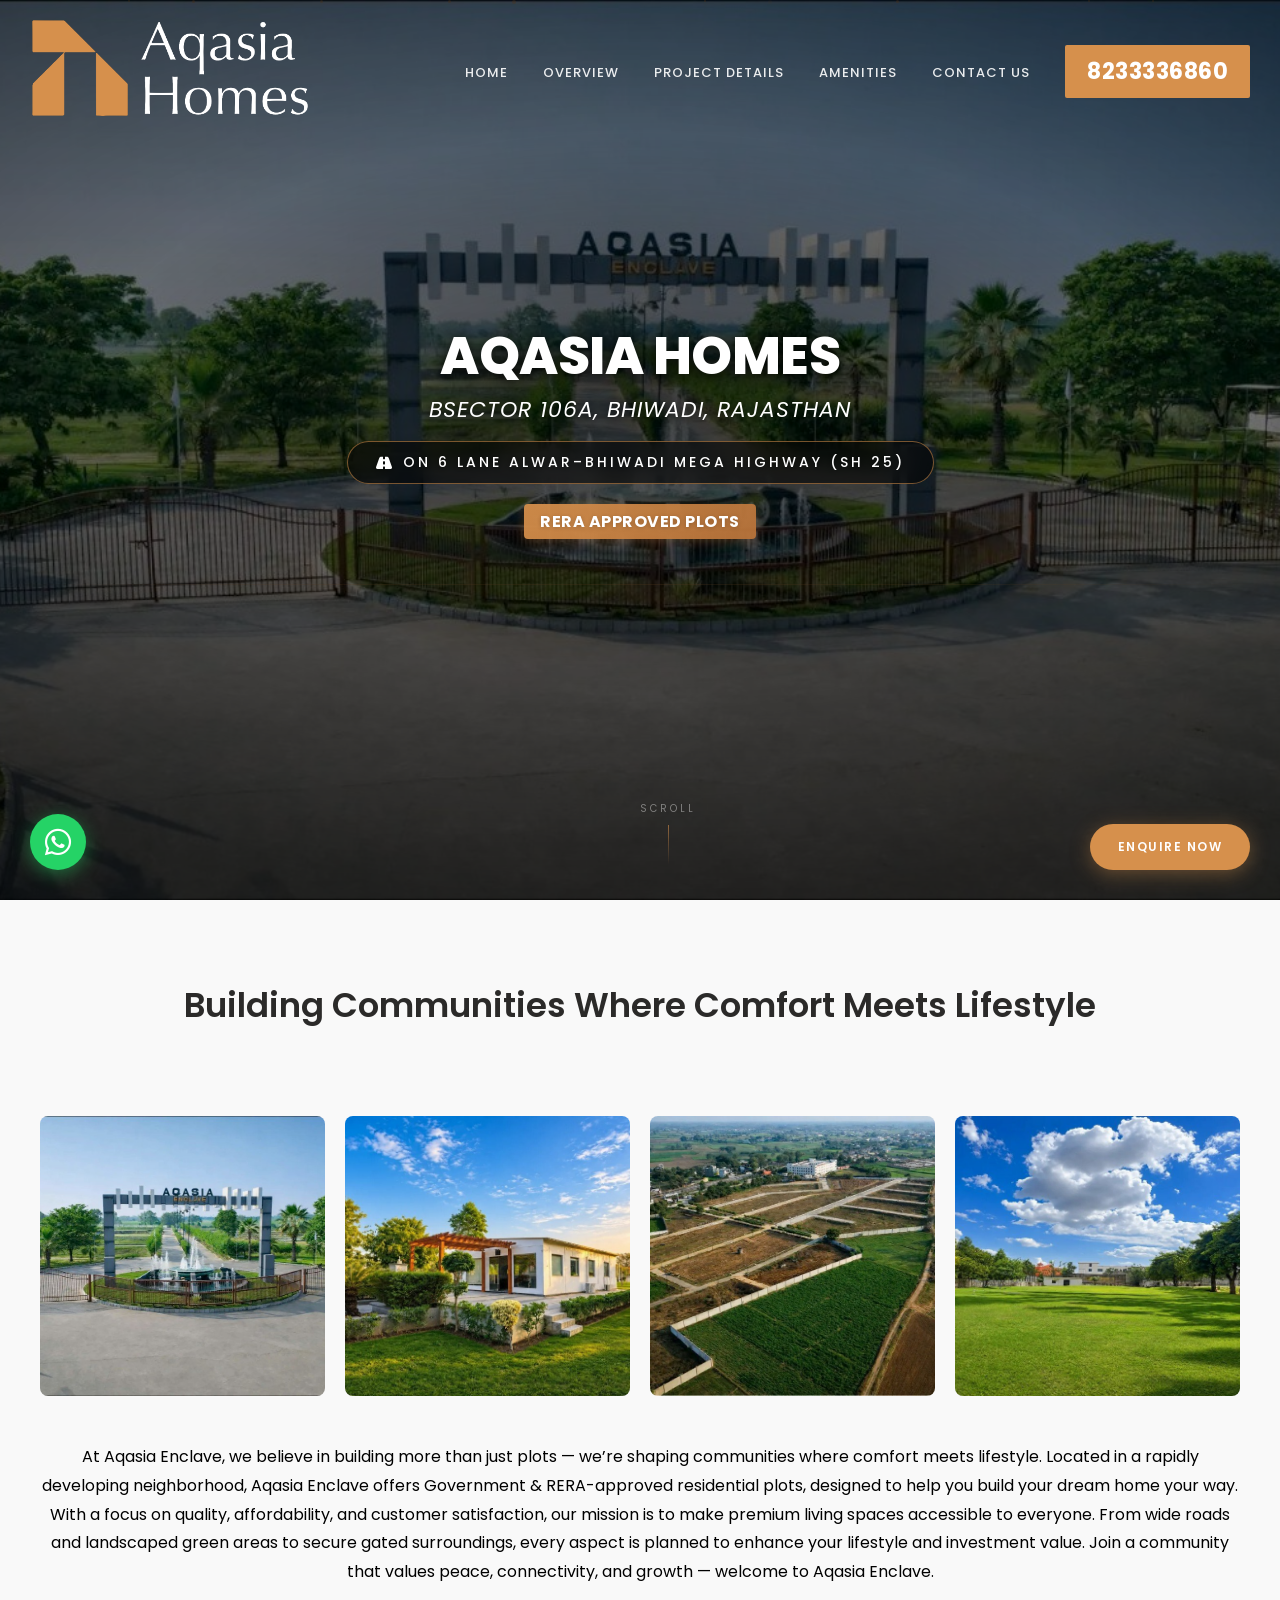
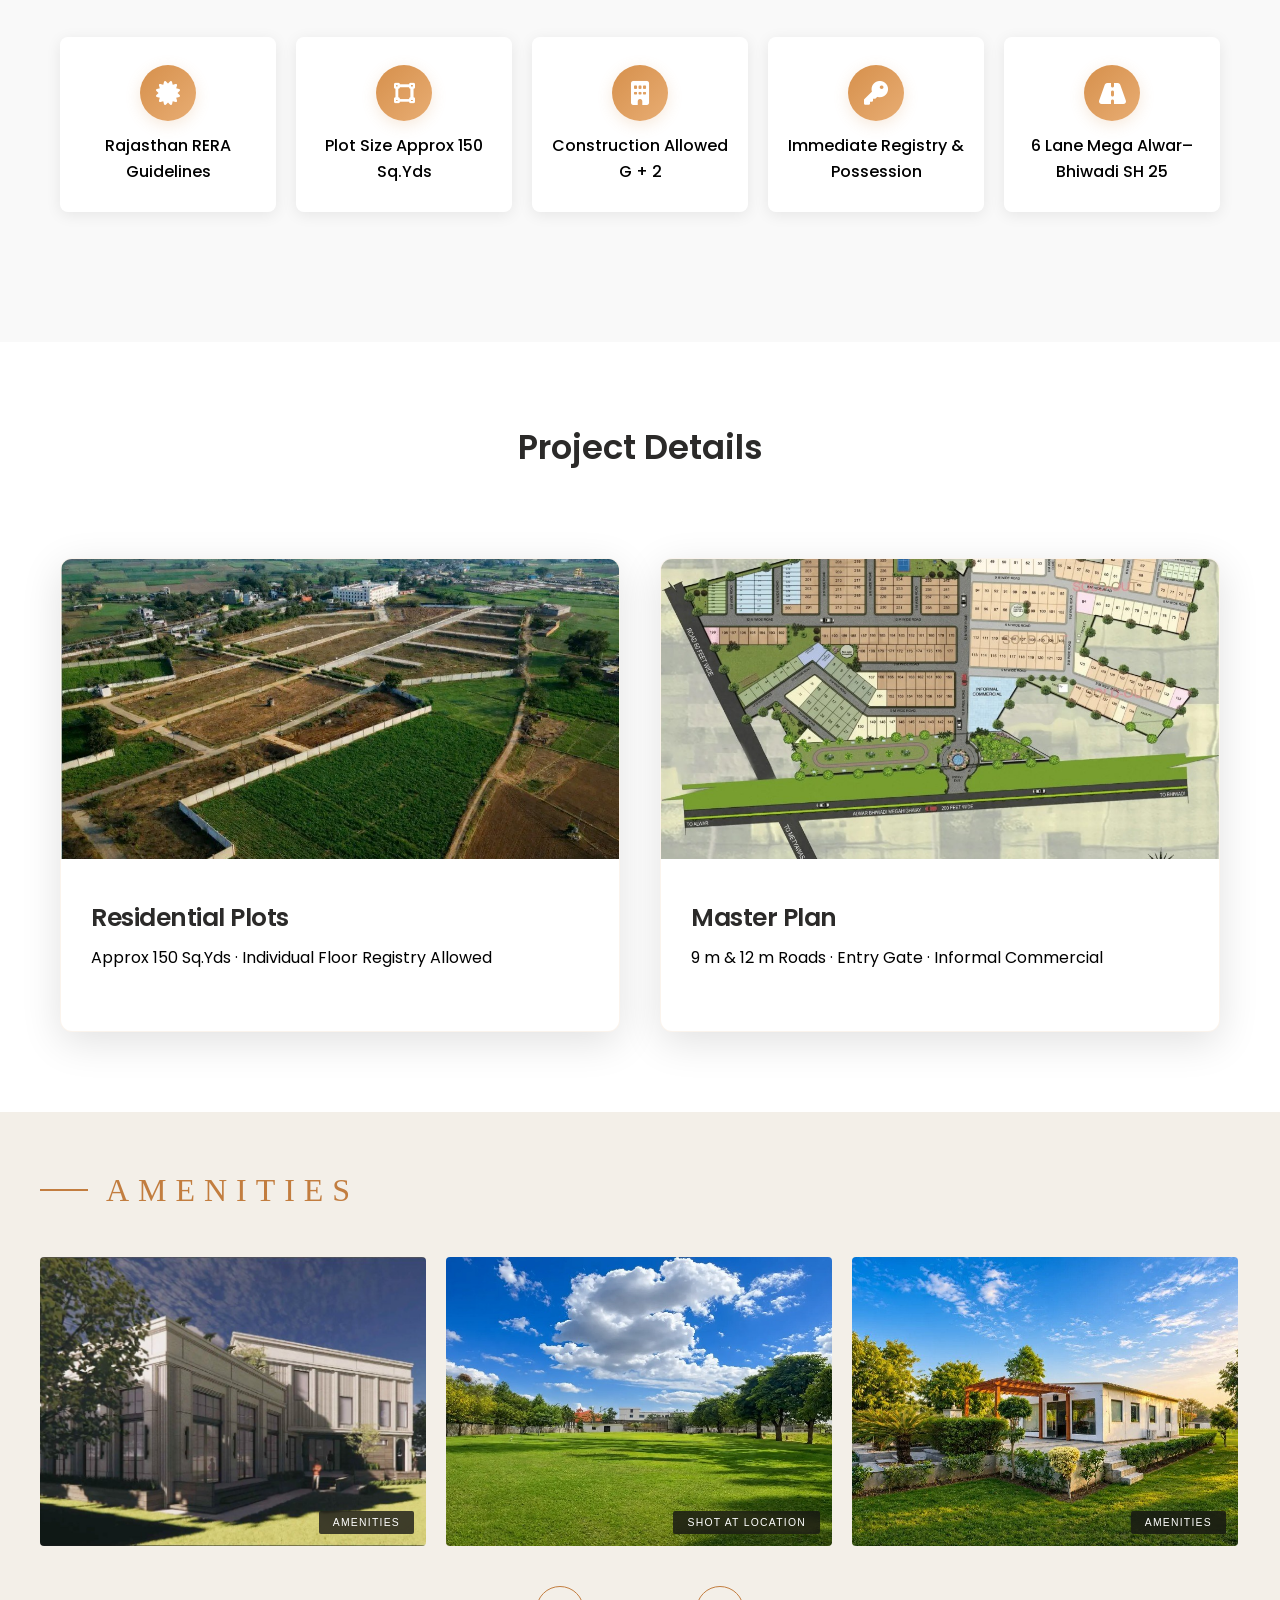
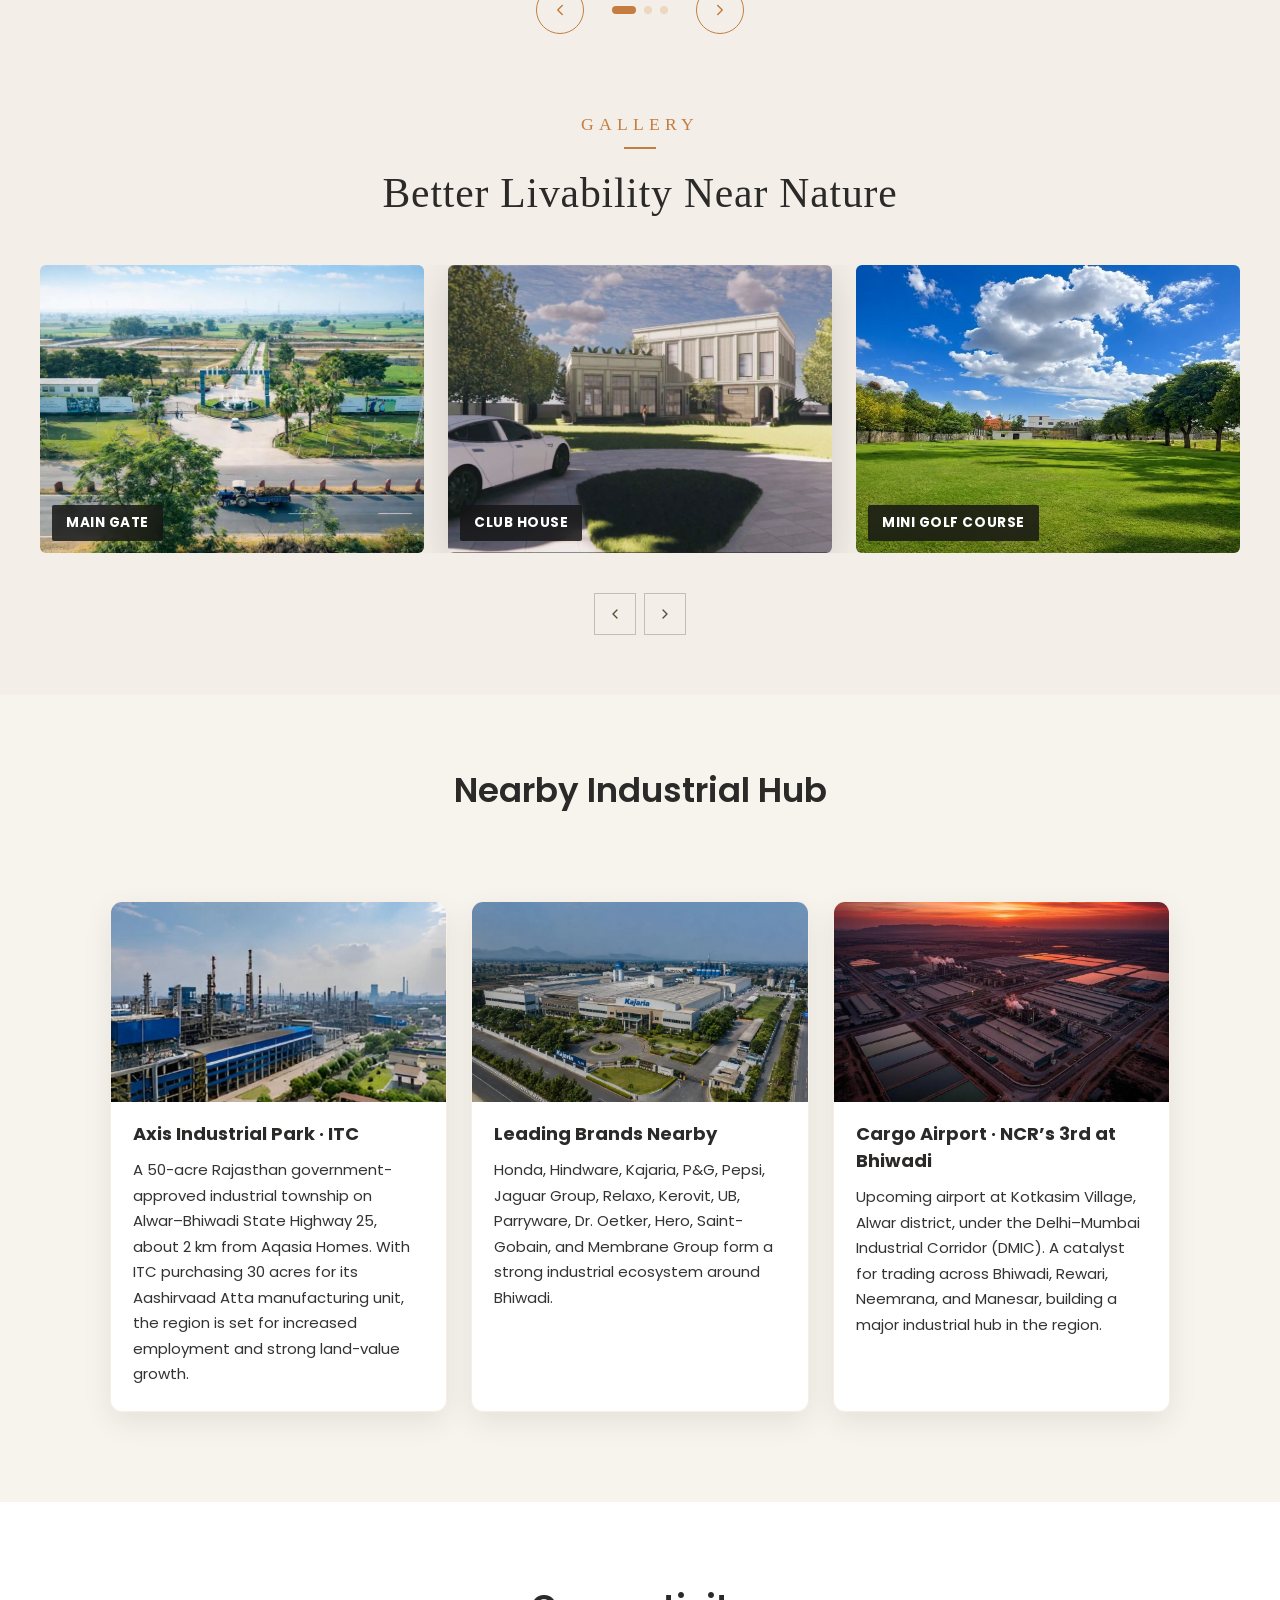
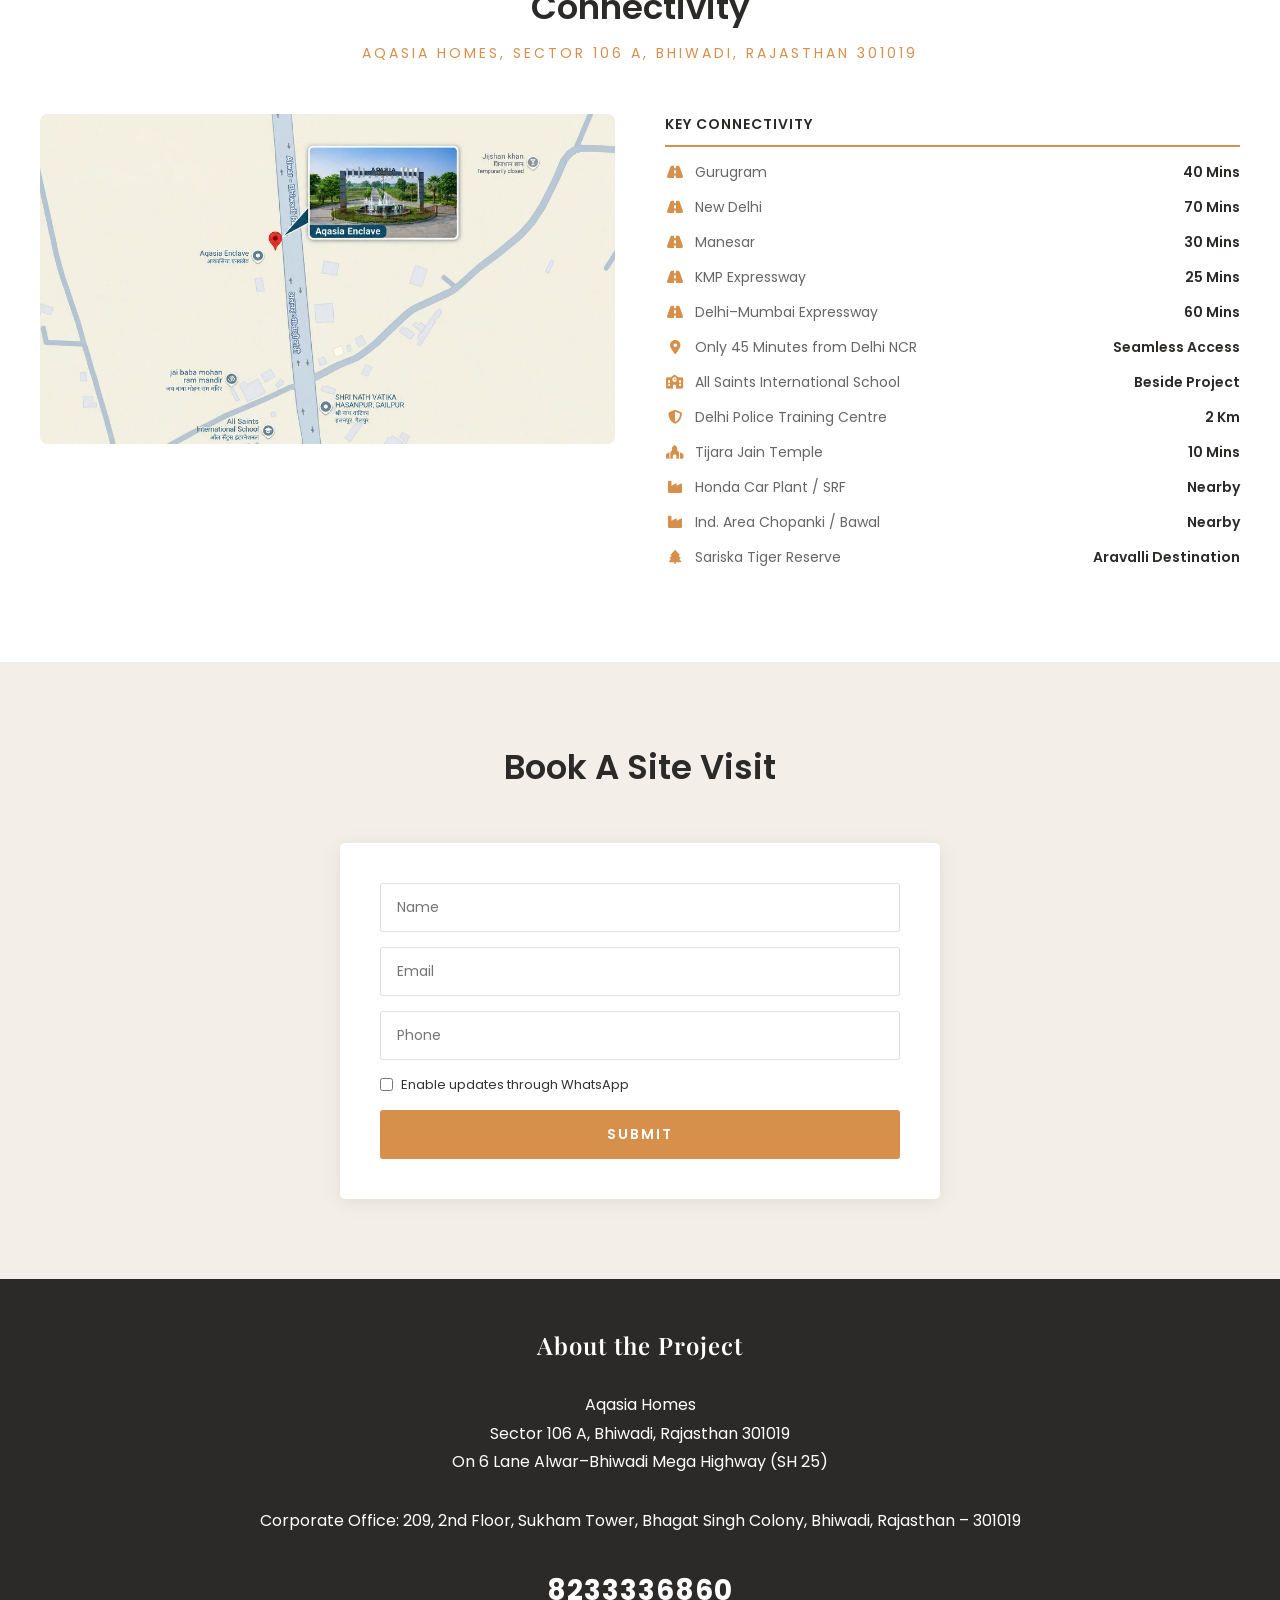
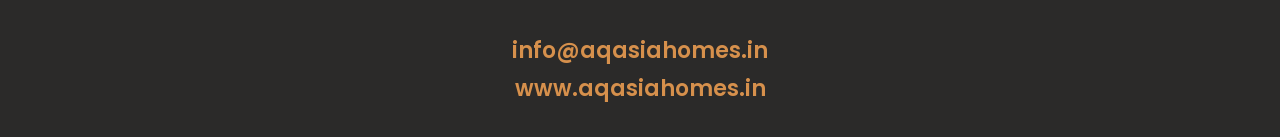
==== commit 3e2fb044: "Add WhatsApp button for desktop and mobile Co-authored-by: Cursor <cursoragent@cursor.com>" ====
--- a/index.html
+++ b/index.html
@@ -460,10 +460,19 @@
 <div class="mobile-cta-bar">
   <a href="tel:8233336860" class="mobile-cta-call">
     <i class="fas fa-phone"></i>
-    8233336860
+    Call
+  </a>
+  <div class="cta-divider"></div>
+  <a href="https://wa.me/918233336860" class="mobile-cta-whatsapp" target="_blank" rel="noopener" aria-label="WhatsApp">
+    <i class="fab fa-whatsapp"></i>
+    WhatsApp
   </a>
 </div>
 
+    <!-- Desktop WhatsApp -->
+    <a href="https://wa.me/918233336860" class="whatsapp-float" target="_blank" rel="noopener" aria-label="Chat on WhatsApp">
+        <i class="fab fa-whatsapp"></i>
+    </a>
 
     <!-- Fixed Buttons -->
     <div class="fixed-buttons">
--- a/styles.css
+++ b/styles.css
@@ -1493,6 +1493,32 @@
     text-align: center; 
 }
 
+/* WhatsApp floating button (desktop) */
+.whatsapp-float {
+    position: fixed;
+    bottom: 30px;
+    left: 30px;
+    width: 56px;
+    height: 56px;
+    border-radius: 50%;
+    background: #25d366;
+    color: #fff;
+    display: flex;
+    align-items: center;
+    justify-content: center;
+    font-size: 30px;
+    text-decoration: none;
+    box-shadow: 0 4px 18px rgba(37, 211, 102, 0.45);
+    z-index: 999;
+    transition: transform 0.25s ease, box-shadow 0.25s ease;
+}
+
+.whatsapp-float:hover {
+    transform: translateY(-3px) scale(1.06);
+    box-shadow: 0 8px 28px rgba(37, 211, 102, 0.55);
+    color: #fff;
+}
+
 /* Fixed Buttons */
 .fixed-buttons { 
     position: fixed; 
@@ -1686,6 +1712,10 @@
   .fixed-btn {
     display: none;
   }
+
+  .whatsapp-float {
+    display: none;
+  }
   
   .mobile-cta-bar {
     display: flex;
@@ -1701,7 +1731,8 @@
   }
   
   .mobile-cta-bar button,
-  .mobile-cta-bar .mobile-cta-call {
+  .mobile-cta-bar .mobile-cta-call,
+  .mobile-cta-bar .mobile-cta-whatsapp {
     flex: 1;
     height: 100%;
     background: transparent;
@@ -1718,9 +1749,15 @@
     cursor: pointer;
   }
 
+  .mobile-cta-bar .mobile-cta-whatsapp {
+    background: #25d366;
+    color: #fff;
+  }
+
   .mobile-cta-bar button i,
-  .mobile-cta-bar .mobile-cta-call i {
-    font-size: 14px;
+  .mobile-cta-bar .mobile-cta-call i,
+  .mobile-cta-bar .mobile-cta-whatsapp i {
+    font-size: 16px;
   }
 
   .fixed-buttons .fixed-btn {
@@ -1734,6 +1771,17 @@
     background: rgba(255,255,255,0.3);
   }
   
+}
+
+/* Also show mobile bar on narrow screens */
+@media (max-width: 768px) {
+  .whatsapp-float {
+    bottom: 72px;
+    left: 16px;
+    width: 50px;
+    height: 50px;
+    font-size: 26px;
+  }
 }
 
 
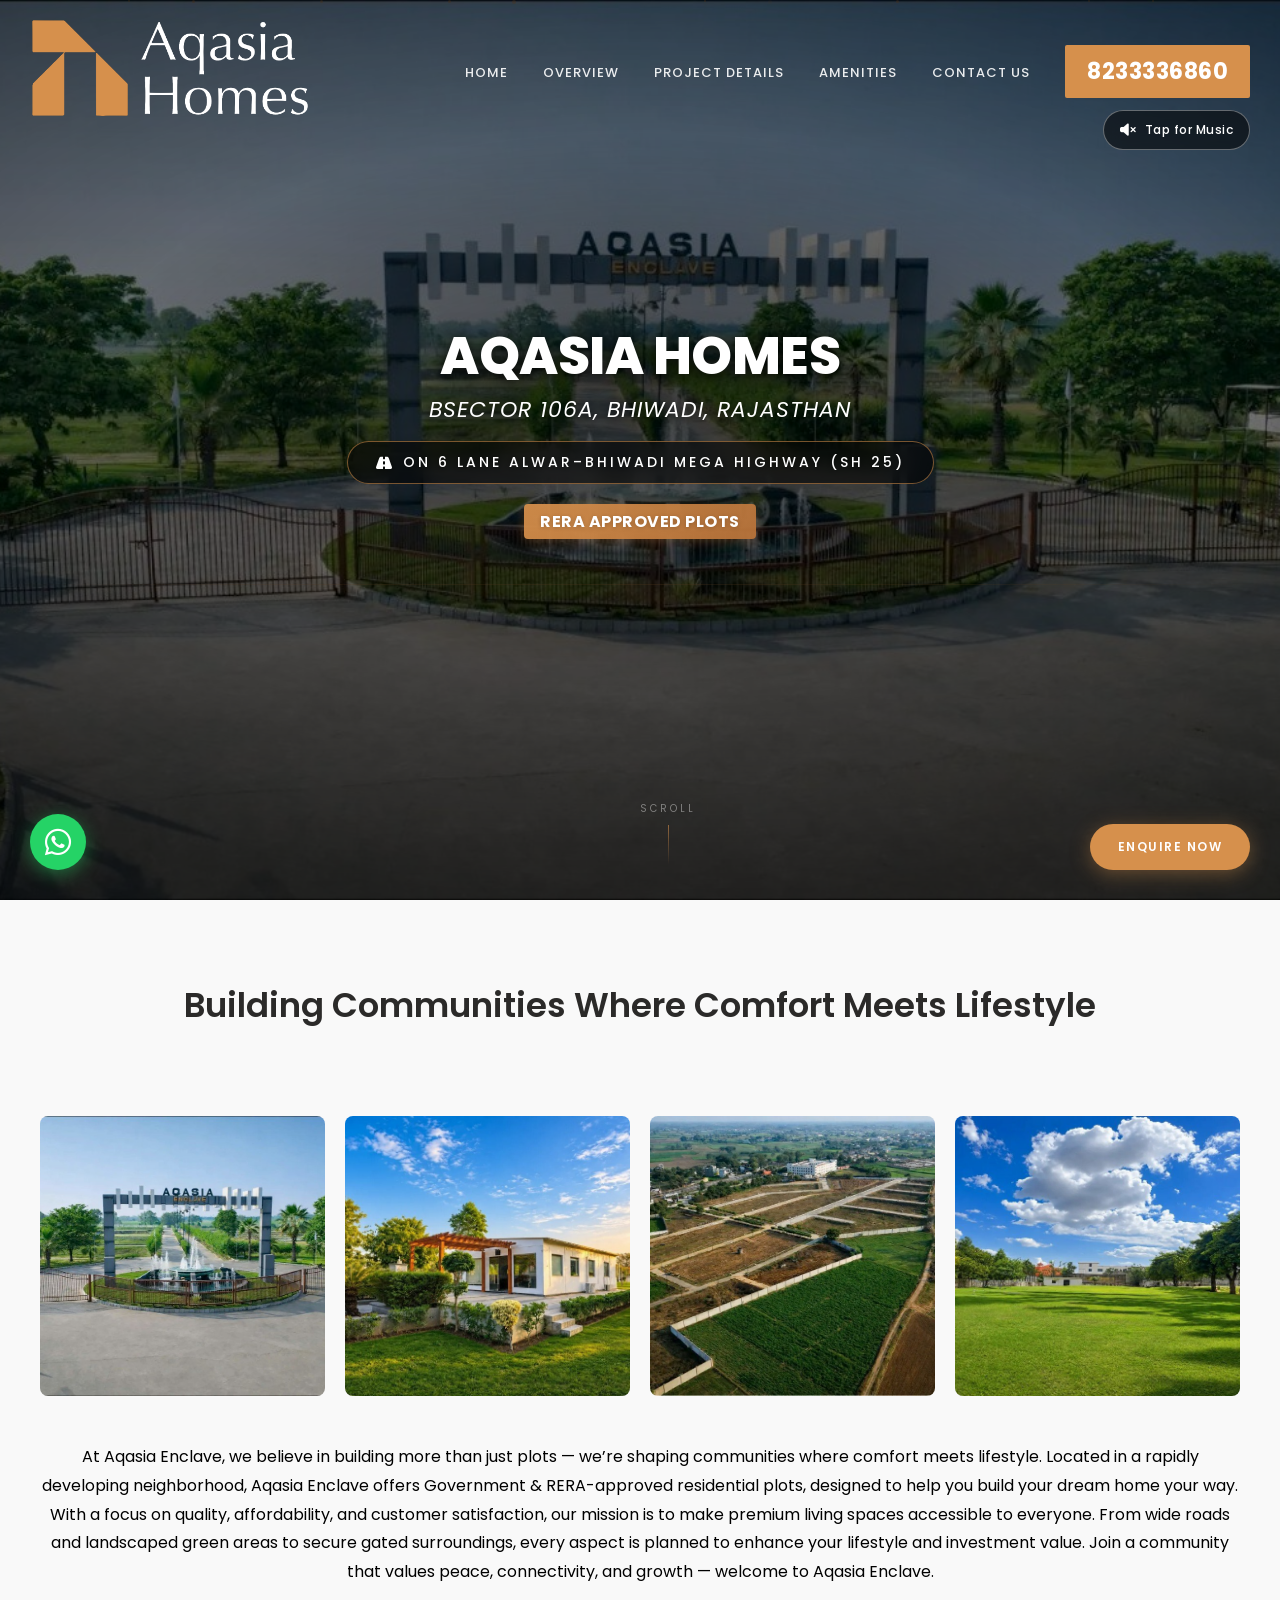
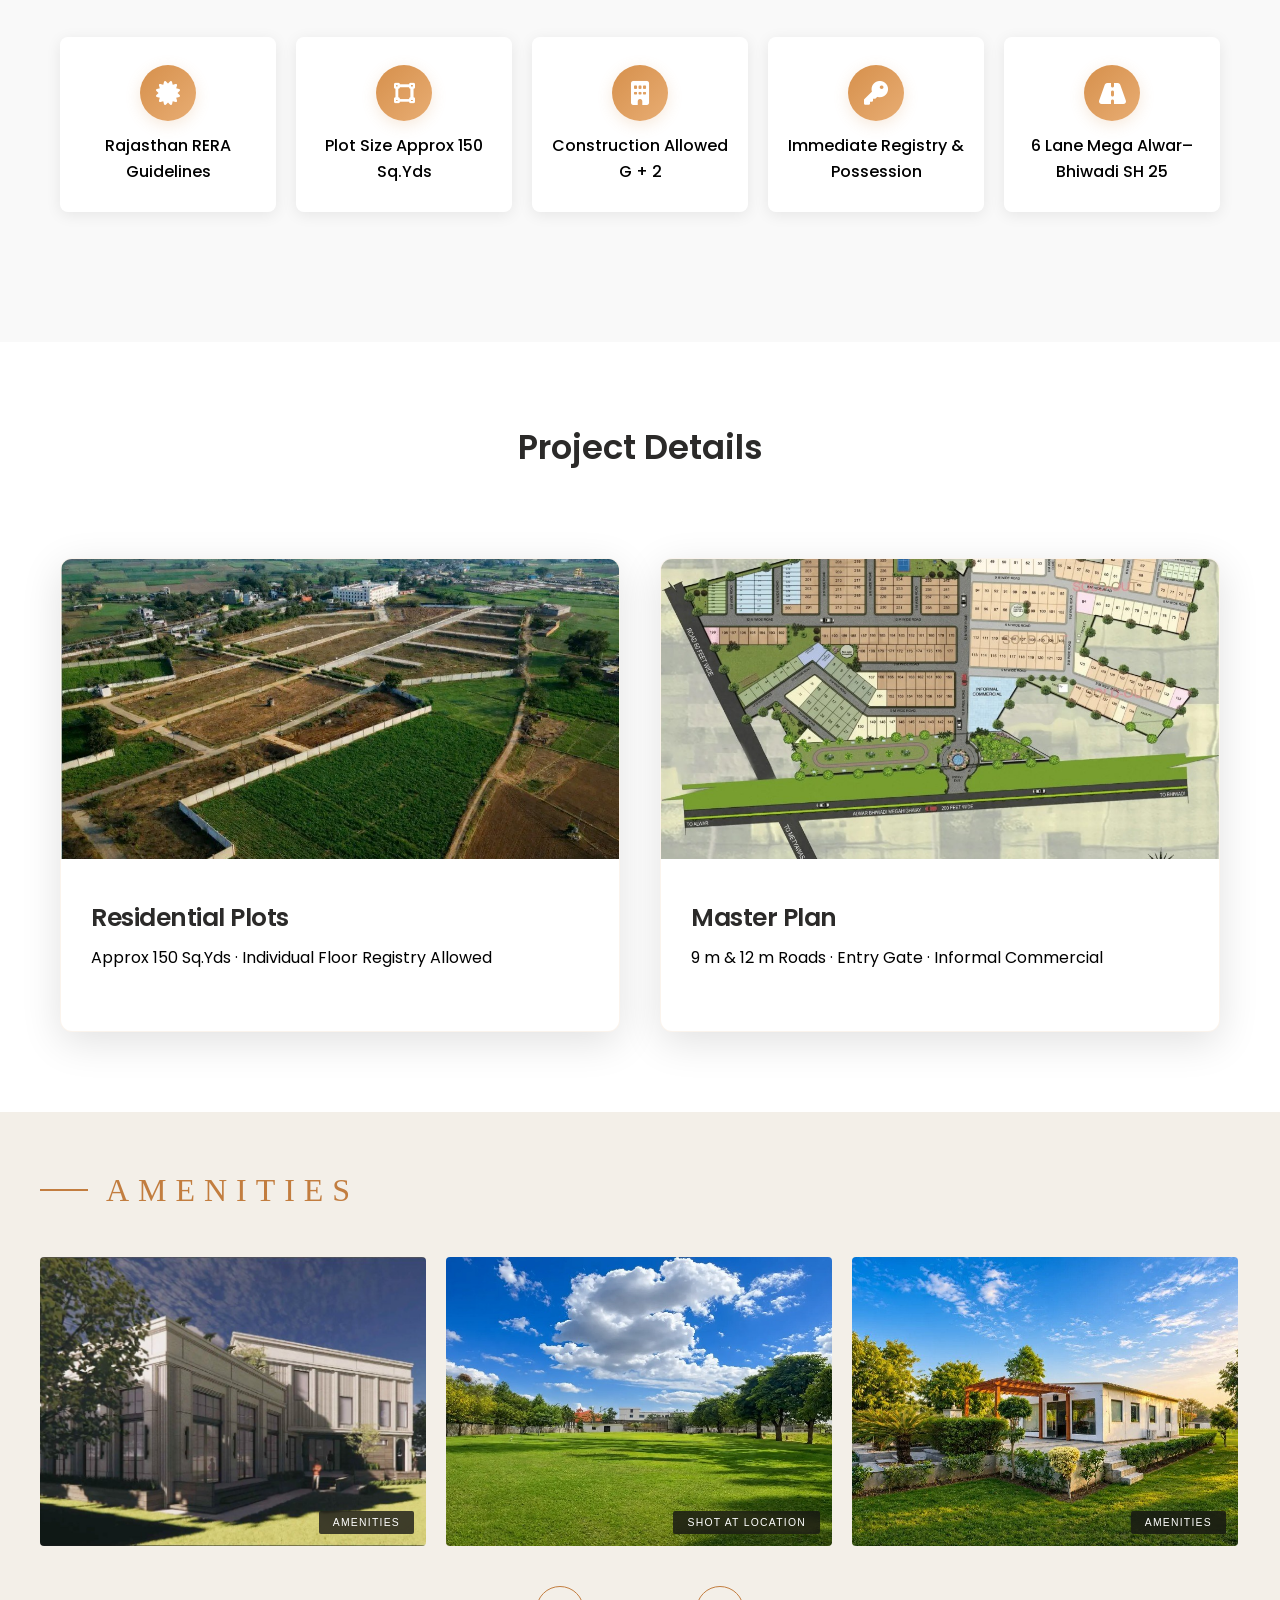
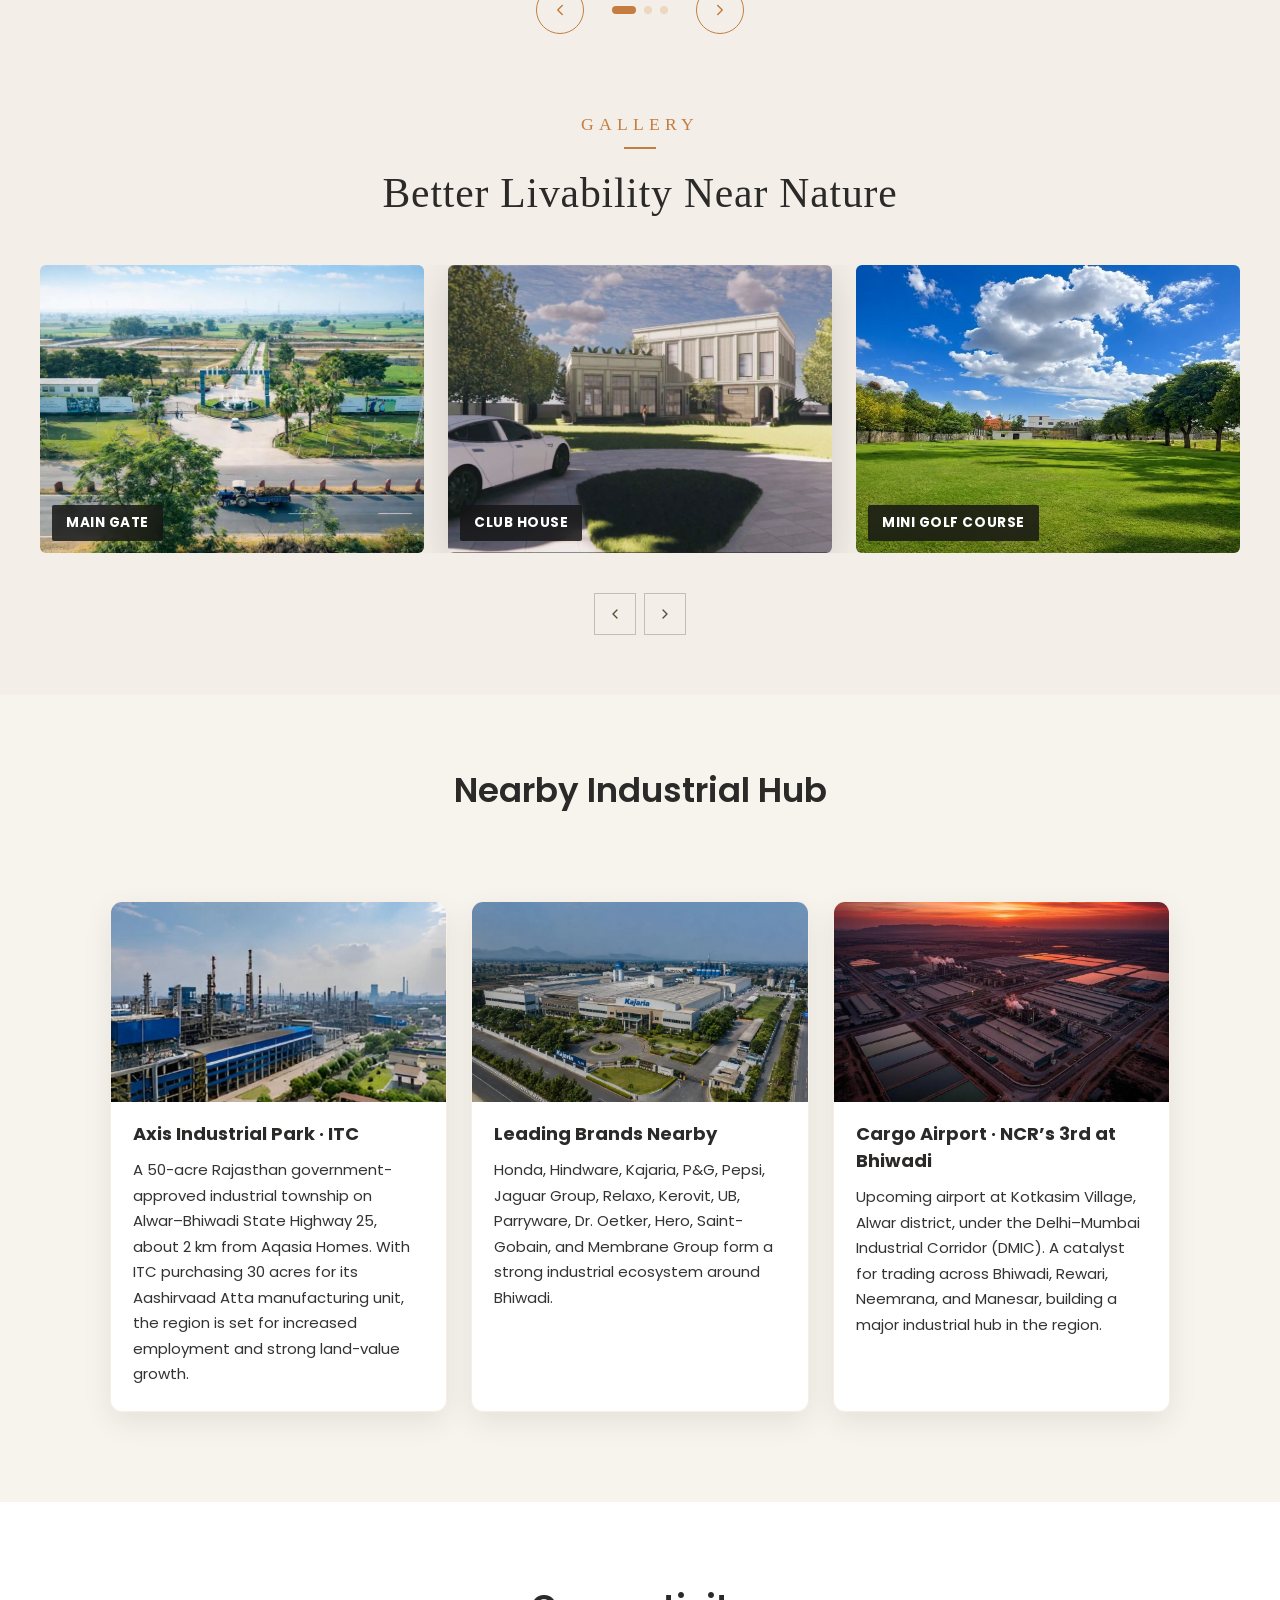
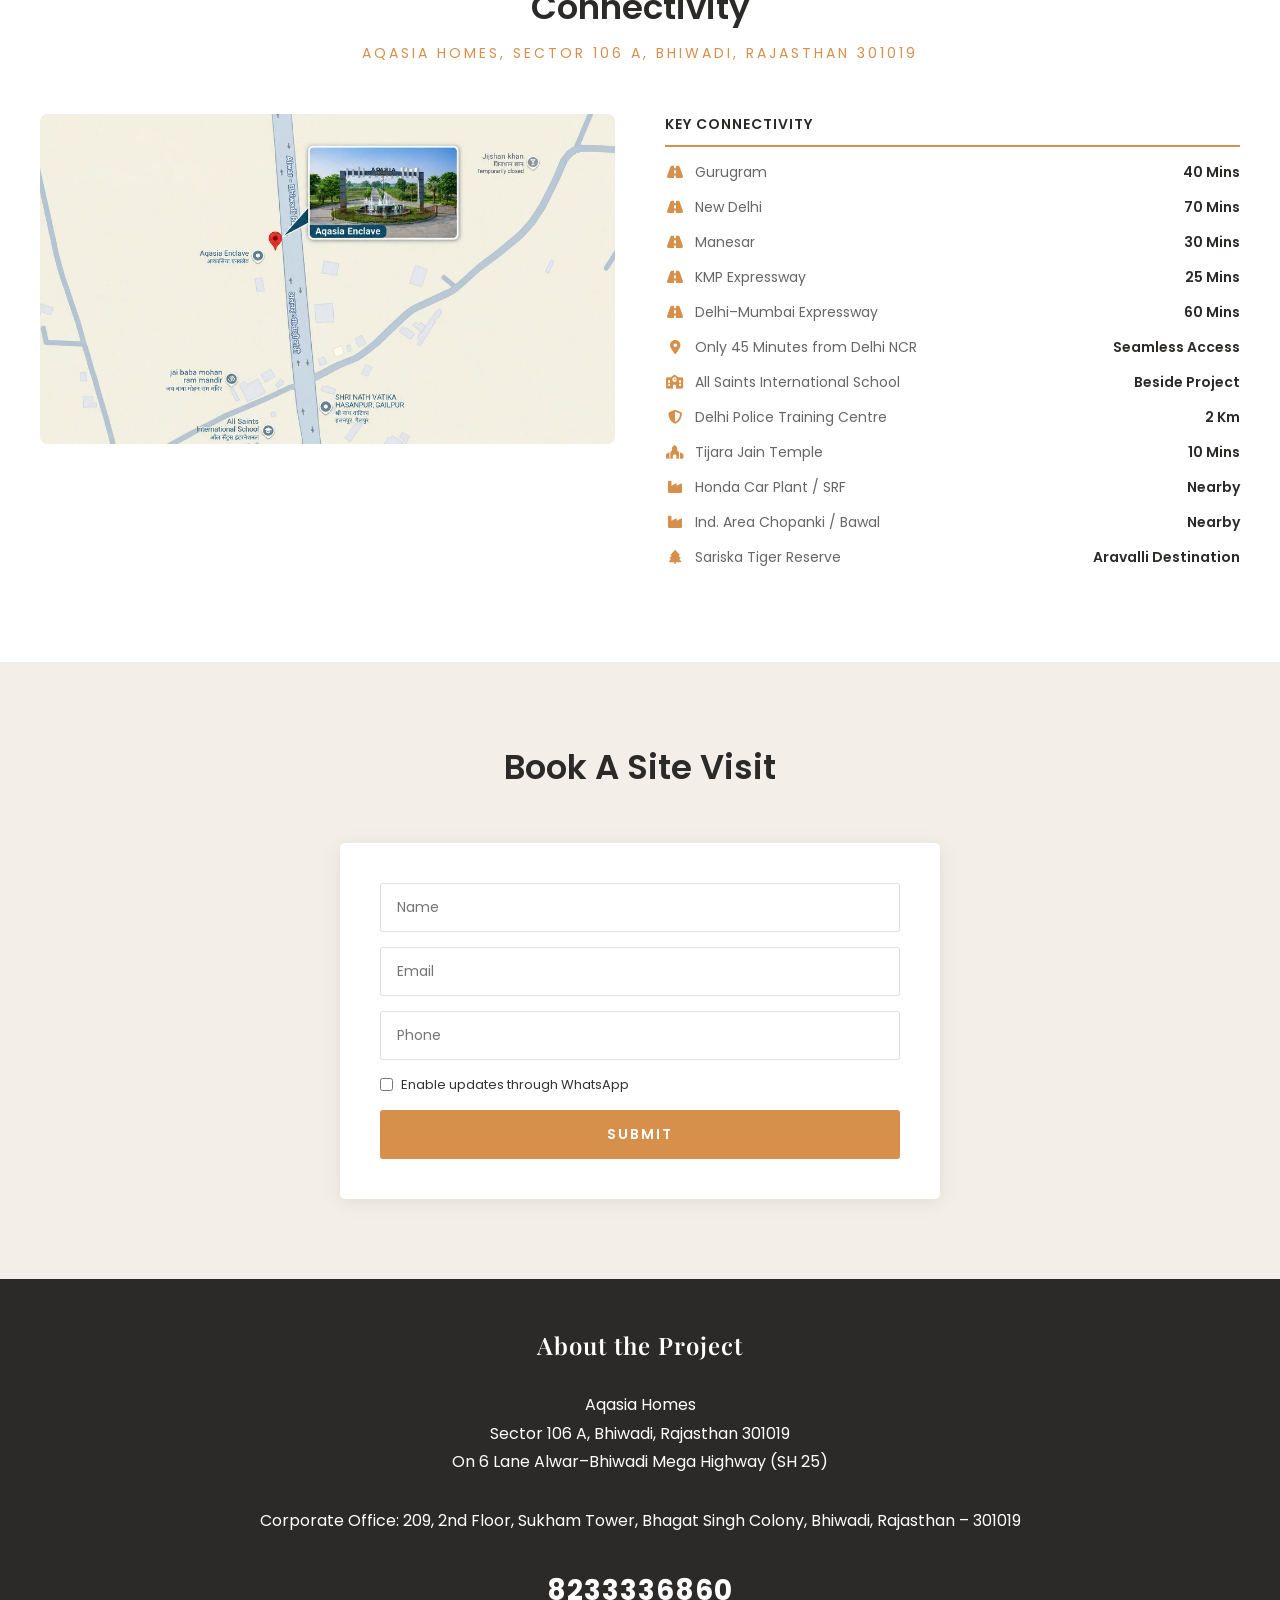
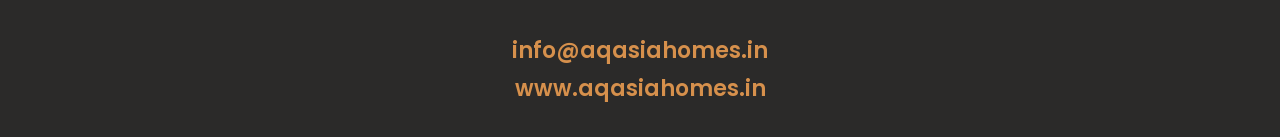
==== commit 433c4edd: "Add hero video music unmute control Co-authored-by: Cursor <cursoragent@cursor.com>" ====
--- a/index.html
+++ b/index.html
@@ -40,7 +40,7 @@
     <!-- Hero Section -->
     <section class="hero" id="home">
         <div class="hero-bg">
-            <video class="hero-bg-video" autoplay muted loop playsinline poster="images/hero.jpg">
+            <video id="heroVideo" class="hero-bg-video" autoplay muted loop playsinline poster="images/hero.jpg">
                 <source src="images/Hero-BG.MP4" type="video/mp4">
             </video>
             <div class="hero-bg-gradient"></div>
@@ -64,6 +64,11 @@
             <div class="hero-price">RERA APPROVED PLOTS</div>
 
         </div>
+
+        <button type="button" class="hero-sound-btn" id="heroSoundBtn" aria-label="Unmute hero video music">
+            <i class="fas fa-volume-mute"></i>
+            <span>Tap for Music</span>
+        </button>
 
         <div class="scroll-indicator">
             <span>Scroll</span>
--- a/styles.css
+++ b/styles.css
@@ -592,6 +592,44 @@
     color: rgba(255,255,255,0.85);
     font-weight: 500;
     text-shadow: 0 1px 4px rgba(0,0,0,0.3);
+}
+
+.hero-sound-btn {
+    position: absolute;
+    top: 110px;
+    right: 30px;
+    bottom: auto;
+    z-index: 12;
+    display: inline-flex;
+    align-items: center;
+    gap: 8px;
+    padding: 10px 16px;
+    border: 1px solid rgba(255,255,255,0.35);
+    border-radius: 50px;
+    background: rgba(0,0,0,0.55);
+    color: #fff;
+    font-family: 'Poppins', sans-serif;
+    font-size: 12px;
+    font-weight: 500;
+    letter-spacing: 0.5px;
+    cursor: pointer;
+    backdrop-filter: blur(8px);
+    transition: background 0.25s ease, transform 0.25s ease, border-color 0.25s ease;
+}
+
+.hero-sound-btn i {
+    font-size: 14px;
+}
+
+.hero-sound-btn:hover {
+    background: rgba(214,144,76,0.9);
+    border-color: rgba(214,144,76,0.9);
+    transform: translateY(-2px);
+}
+
+.hero-sound-btn.is-unmuted {
+    background: rgba(214,144,76,0.95);
+    border-color: rgba(214,144,76,0.95);
 }
 
 .scroll-indicator { 
@@ -1782,6 +1820,18 @@
     height: 50px;
     font-size: 26px;
   }
+
+  .hero-sound-btn {
+    top: 90px;
+    right: 16px;
+    bottom: auto;
+    padding: 8px 12px;
+    font-size: 11px;
+  }
+
+  .hero-sound-btn span {
+    display: none;
+  }
 }
 
 
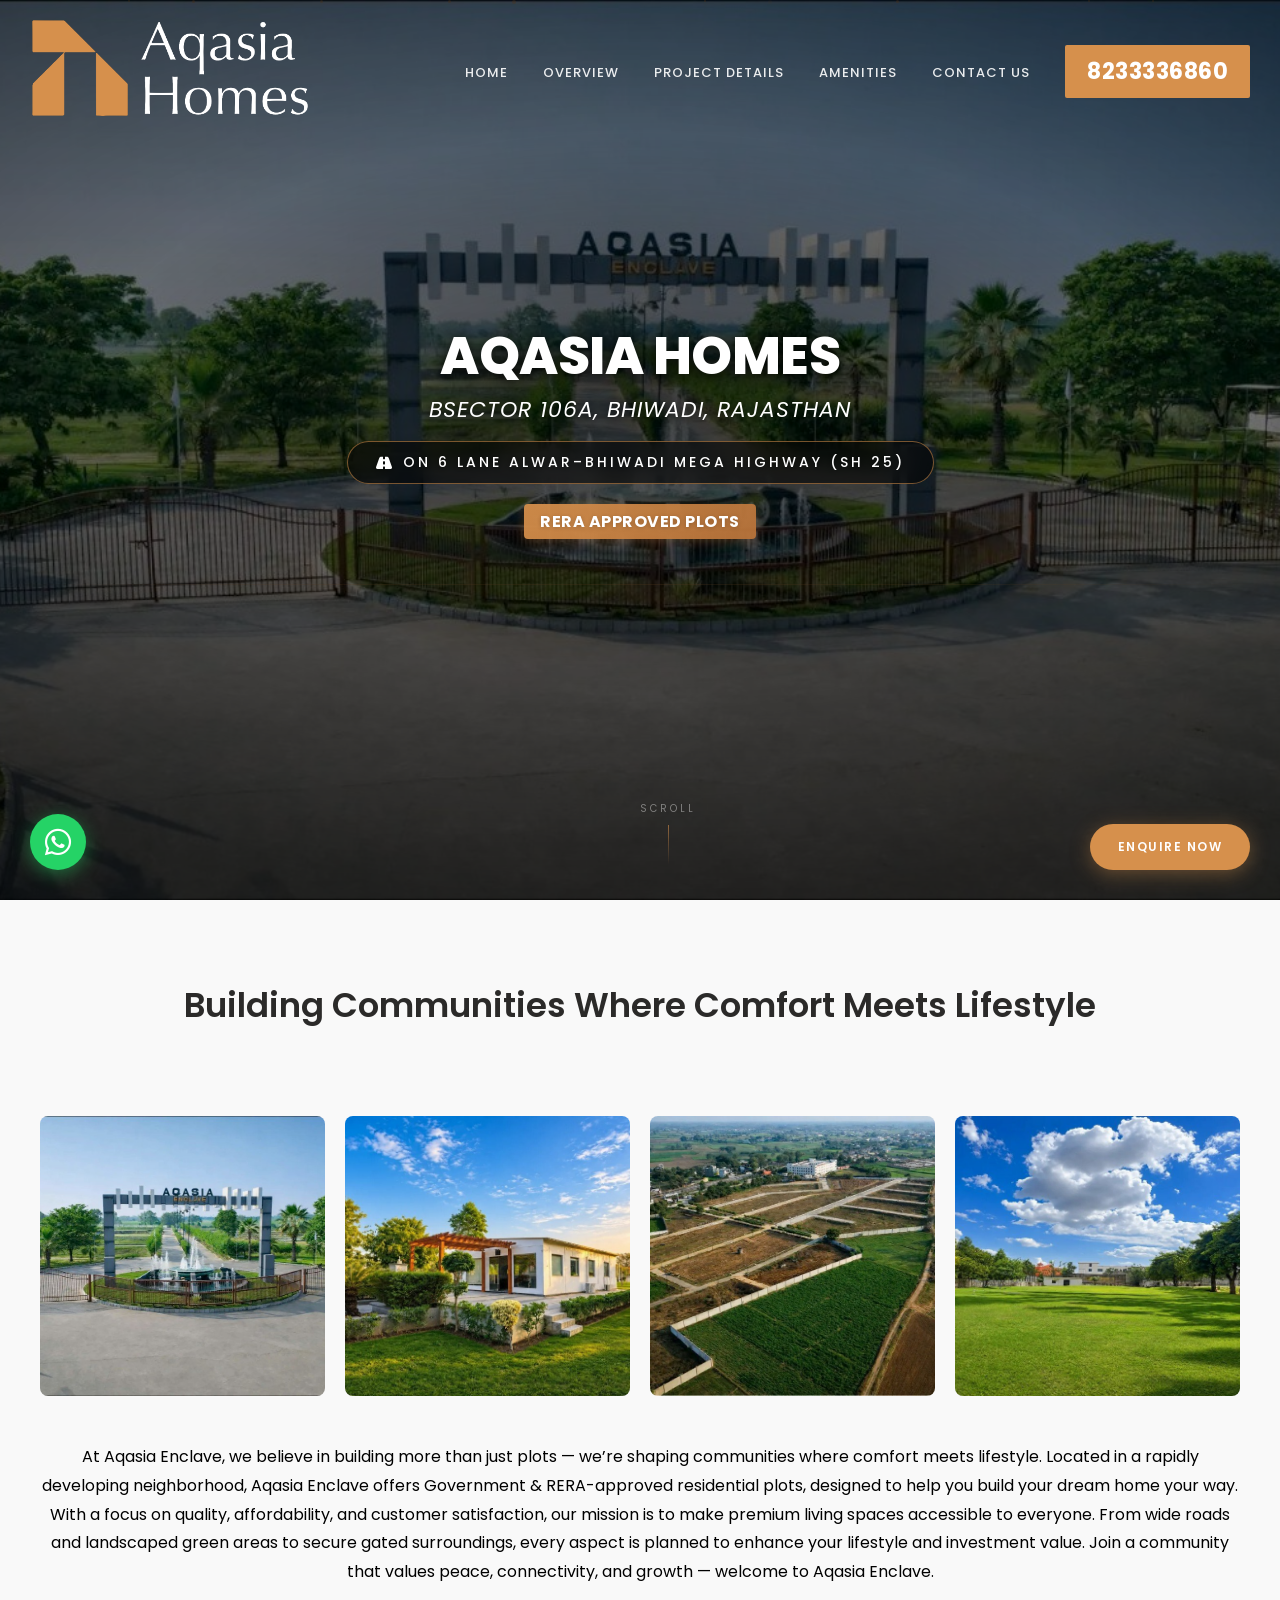
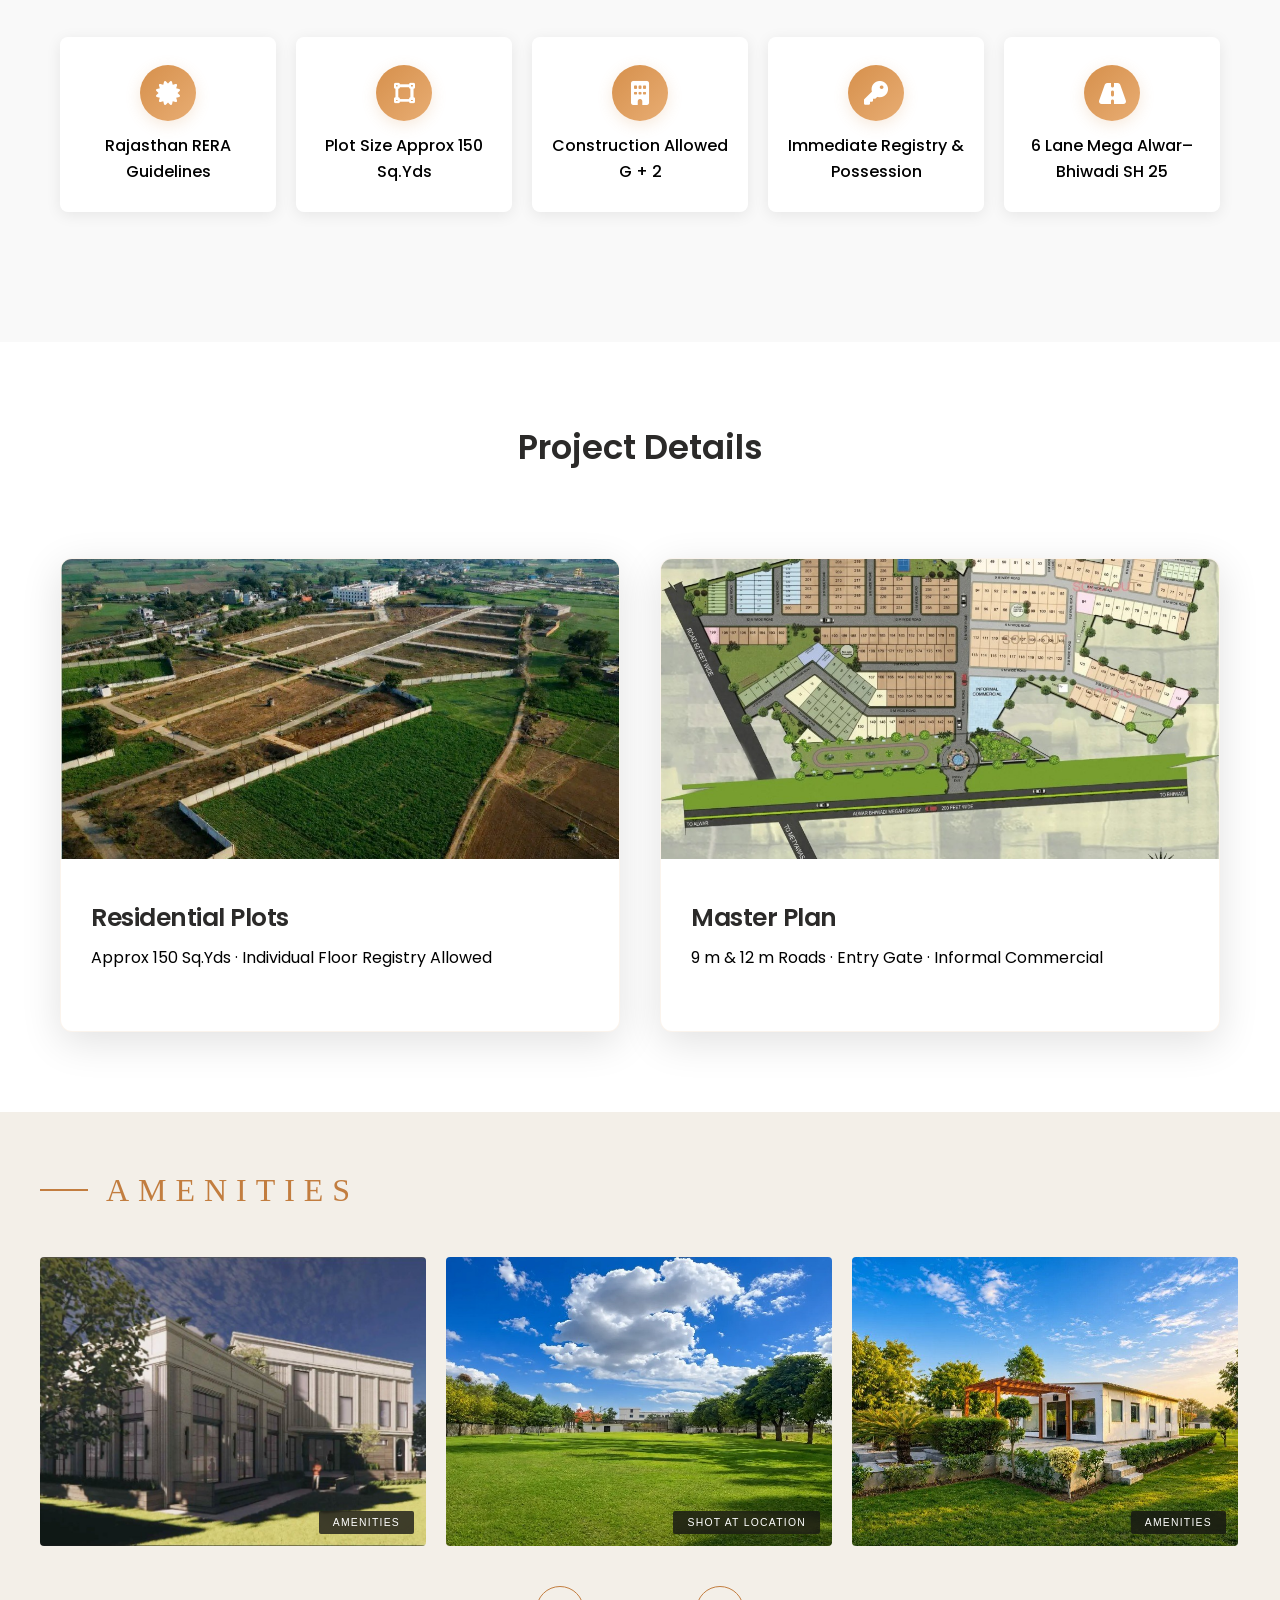
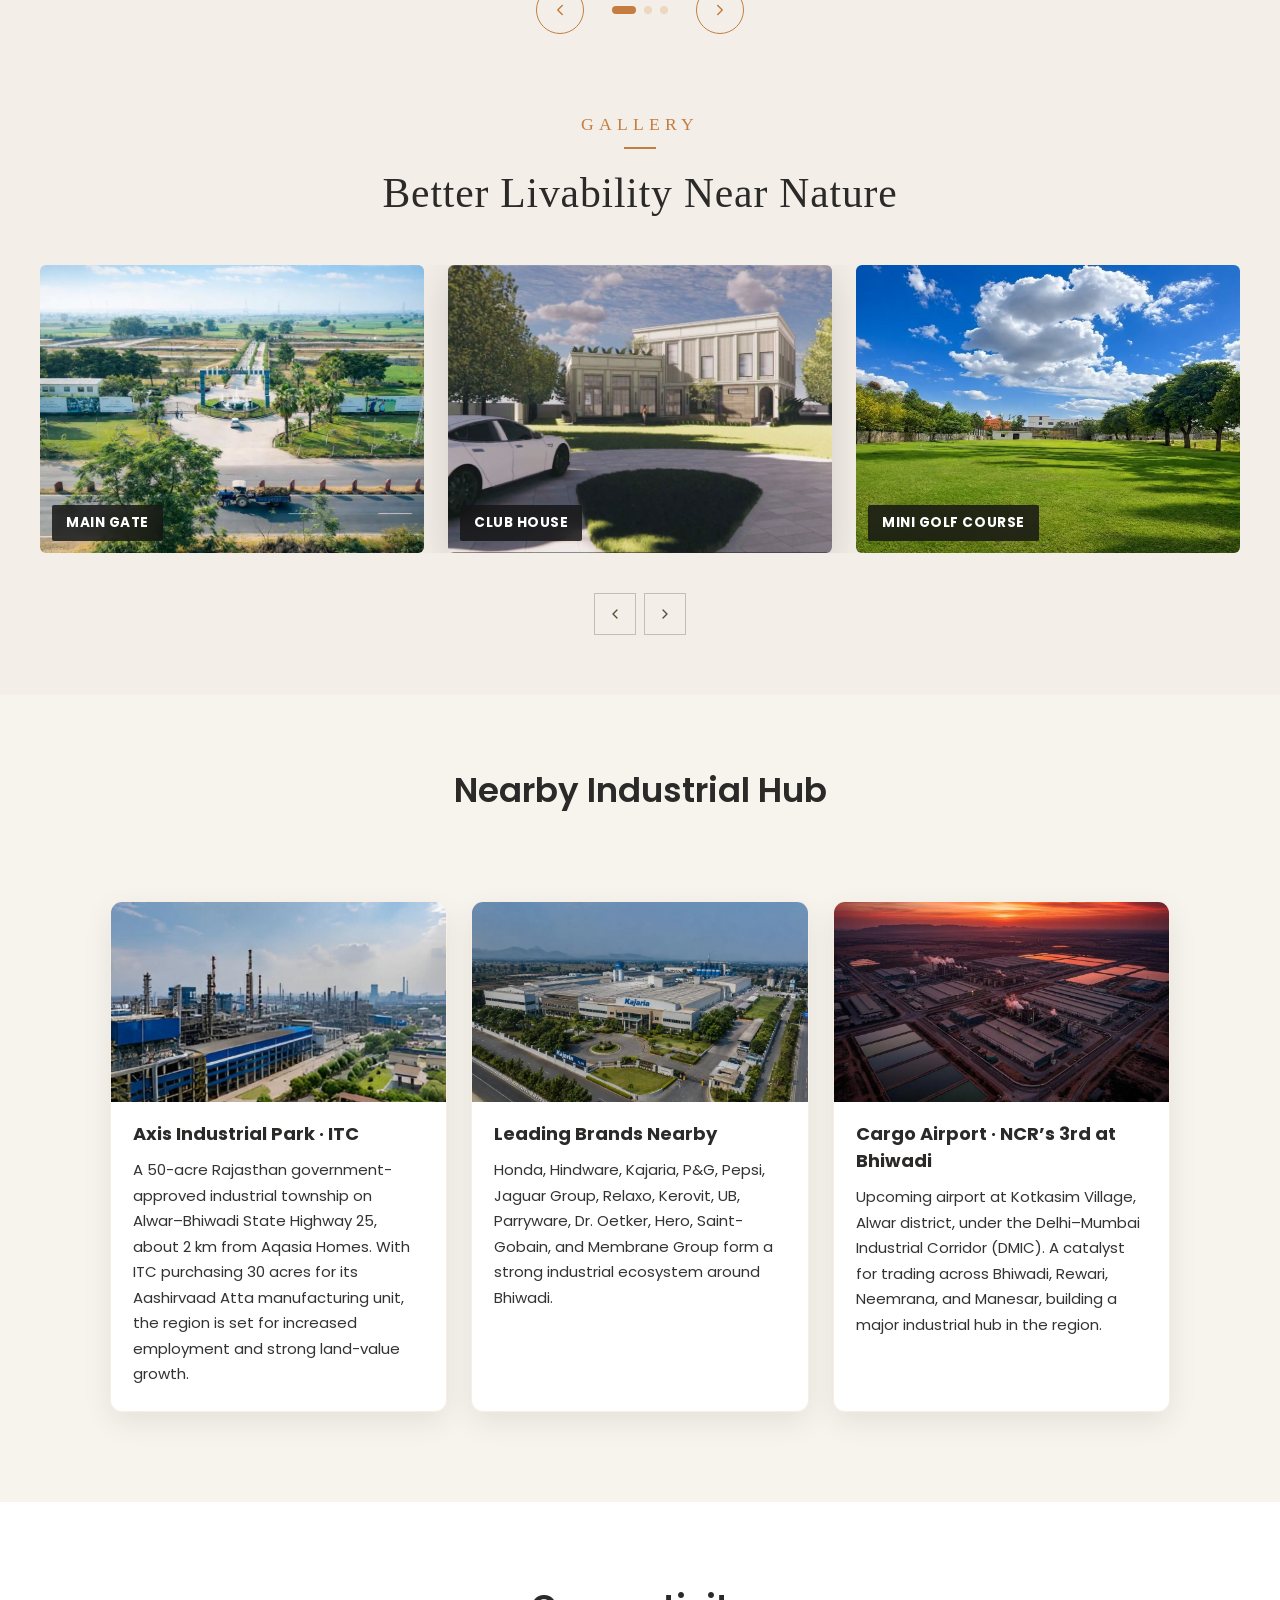
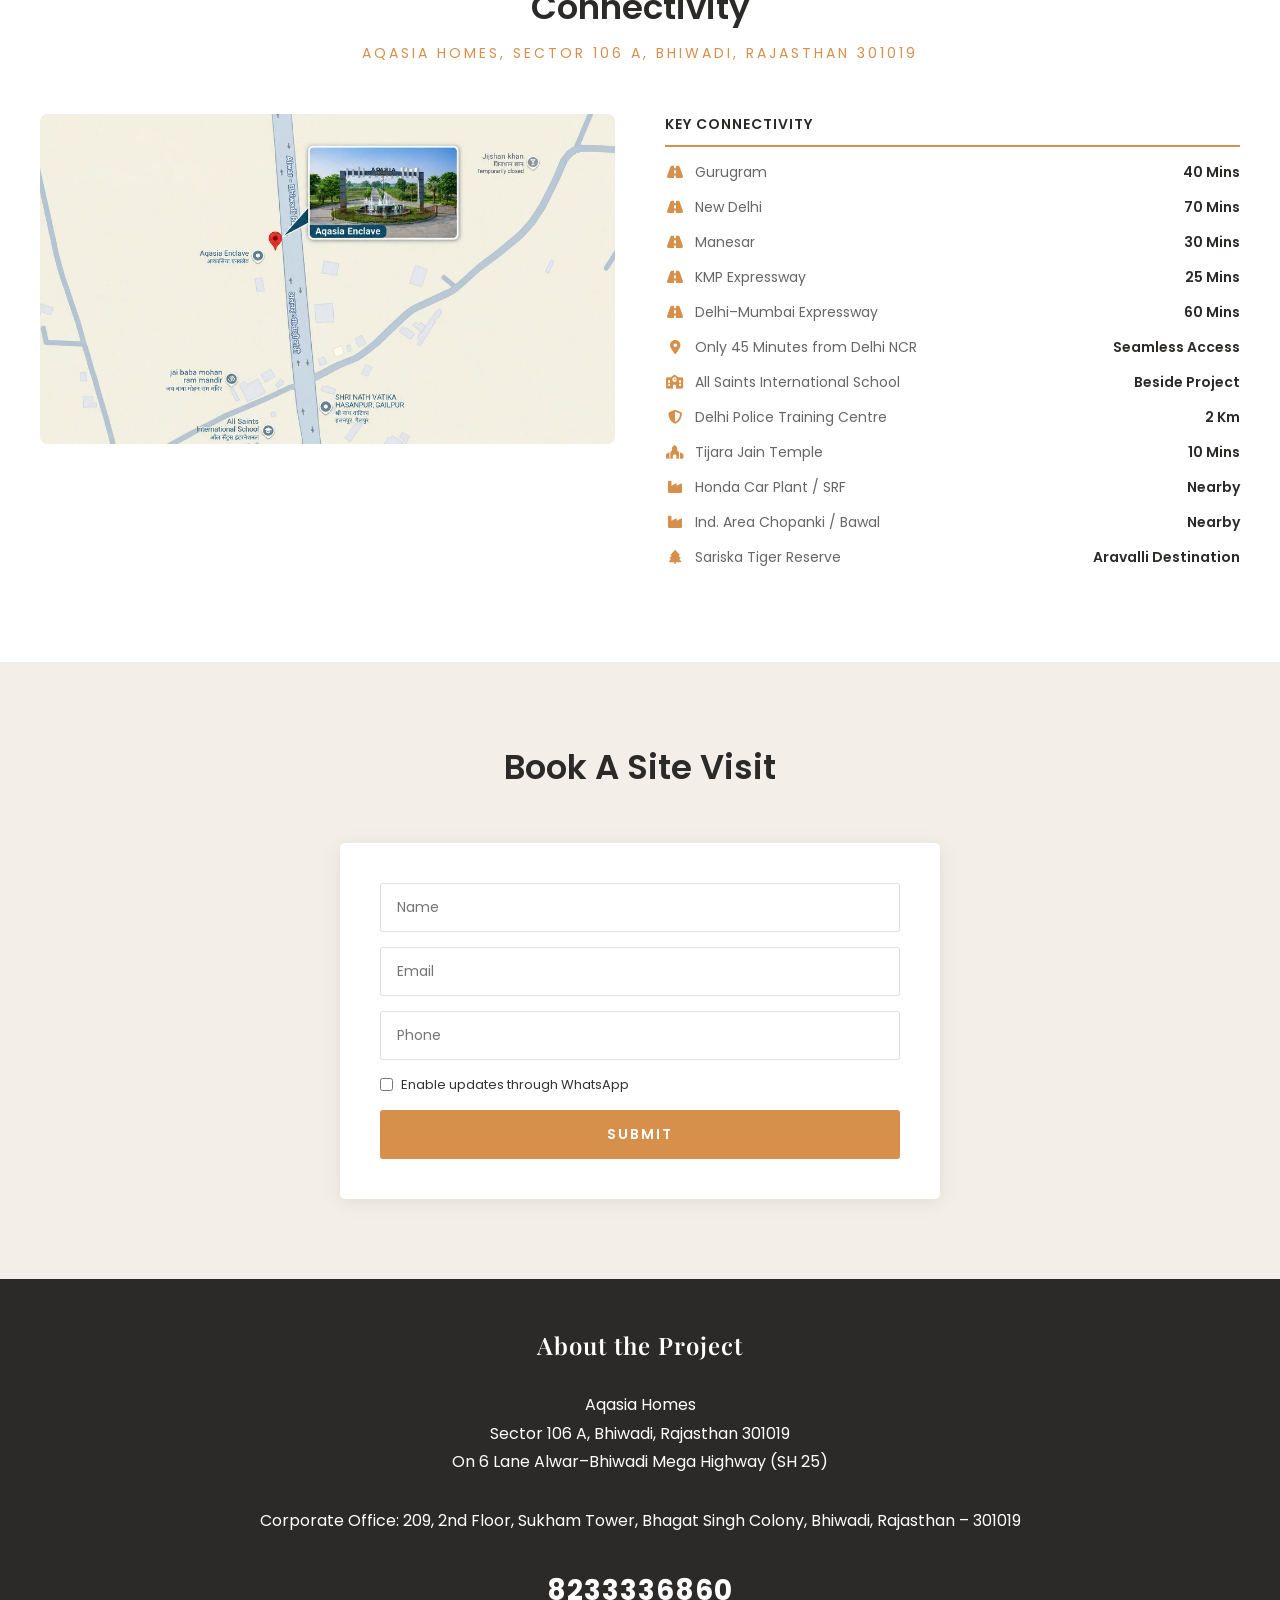
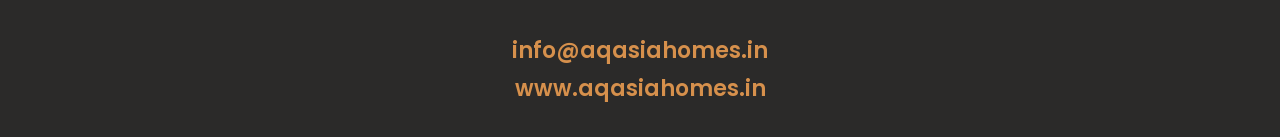
==== commit 761c28cf: "Remove hero music unmute button Co-authored-by: Cursor <cursoragent@cursor.com>" ====
--- a/index.html
+++ b/index.html
@@ -40,7 +40,7 @@
     <!-- Hero Section -->
     <section class="hero" id="home">
         <div class="hero-bg">
-            <video id="heroVideo" class="hero-bg-video" autoplay muted loop playsinline poster="images/hero.jpg">
+            <video class="hero-bg-video" autoplay muted loop playsinline poster="images/hero.jpg">
                 <source src="images/Hero-BG.MP4" type="video/mp4">
             </video>
             <div class="hero-bg-gradient"></div>
@@ -64,11 +64,6 @@
             <div class="hero-price">RERA APPROVED PLOTS</div>
 
         </div>
-
-        <button type="button" class="hero-sound-btn" id="heroSoundBtn" aria-label="Unmute hero video music">
-            <i class="fas fa-volume-mute"></i>
-            <span>Tap for Music</span>
-        </button>
 
         <div class="scroll-indicator">
             <span>Scroll</span>
--- a/styles.css
+++ b/styles.css
@@ -592,44 +592,6 @@
     color: rgba(255,255,255,0.85);
     font-weight: 500;
     text-shadow: 0 1px 4px rgba(0,0,0,0.3);
-}
-
-.hero-sound-btn {
-    position: absolute;
-    top: 110px;
-    right: 30px;
-    bottom: auto;
-    z-index: 12;
-    display: inline-flex;
-    align-items: center;
-    gap: 8px;
-    padding: 10px 16px;
-    border: 1px solid rgba(255,255,255,0.35);
-    border-radius: 50px;
-    background: rgba(0,0,0,0.55);
-    color: #fff;
-    font-family: 'Poppins', sans-serif;
-    font-size: 12px;
-    font-weight: 500;
-    letter-spacing: 0.5px;
-    cursor: pointer;
-    backdrop-filter: blur(8px);
-    transition: background 0.25s ease, transform 0.25s ease, border-color 0.25s ease;
-}
-
-.hero-sound-btn i {
-    font-size: 14px;
-}
-
-.hero-sound-btn:hover {
-    background: rgba(214,144,76,0.9);
-    border-color: rgba(214,144,76,0.9);
-    transform: translateY(-2px);
-}
-
-.hero-sound-btn.is-unmuted {
-    background: rgba(214,144,76,0.95);
-    border-color: rgba(214,144,76,0.95);
 }
 
 .scroll-indicator { 
@@ -1821,17 +1783,6 @@
     font-size: 26px;
   }
 
-  .hero-sound-btn {
-    top: 90px;
-    right: 16px;
-    bottom: auto;
-    padding: 8px 12px;
-    font-size: 11px;
-  }
-
-  .hero-sound-btn span {
-    display: none;
-  }
 }
 
 
